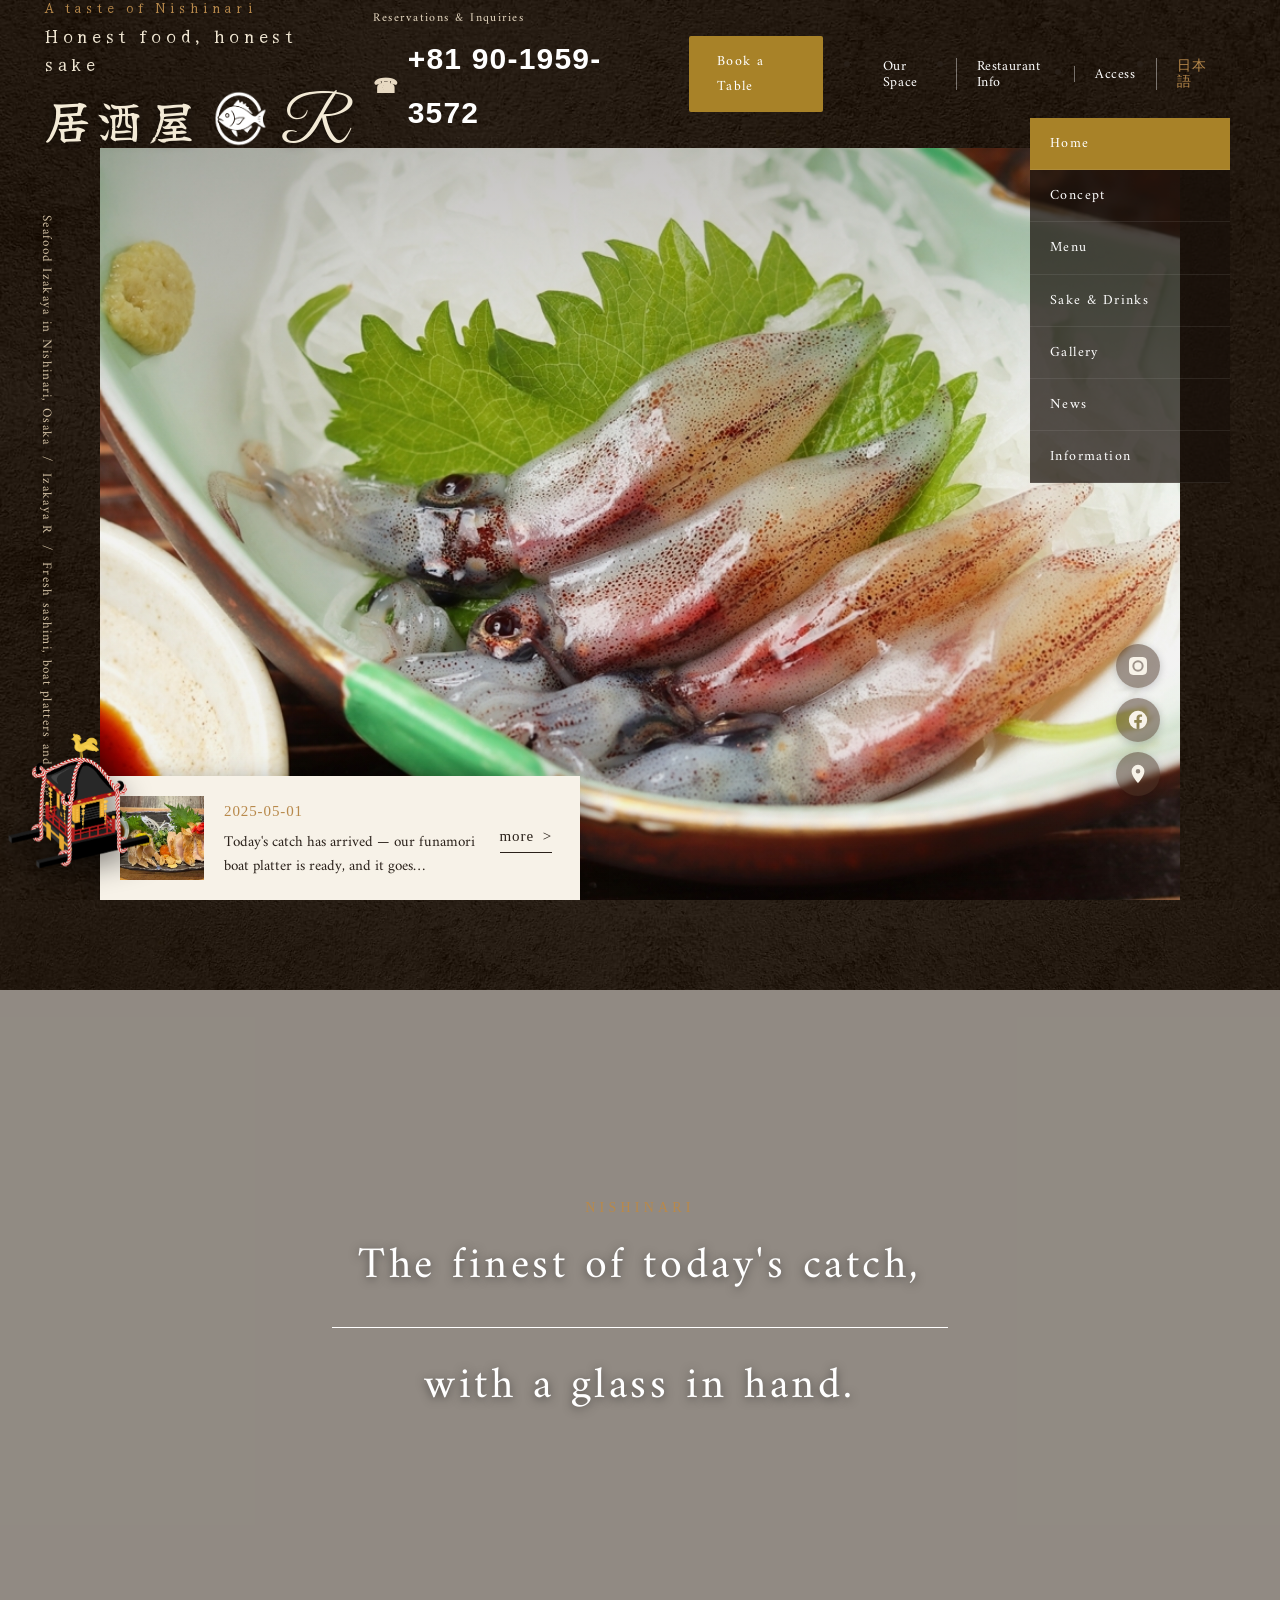
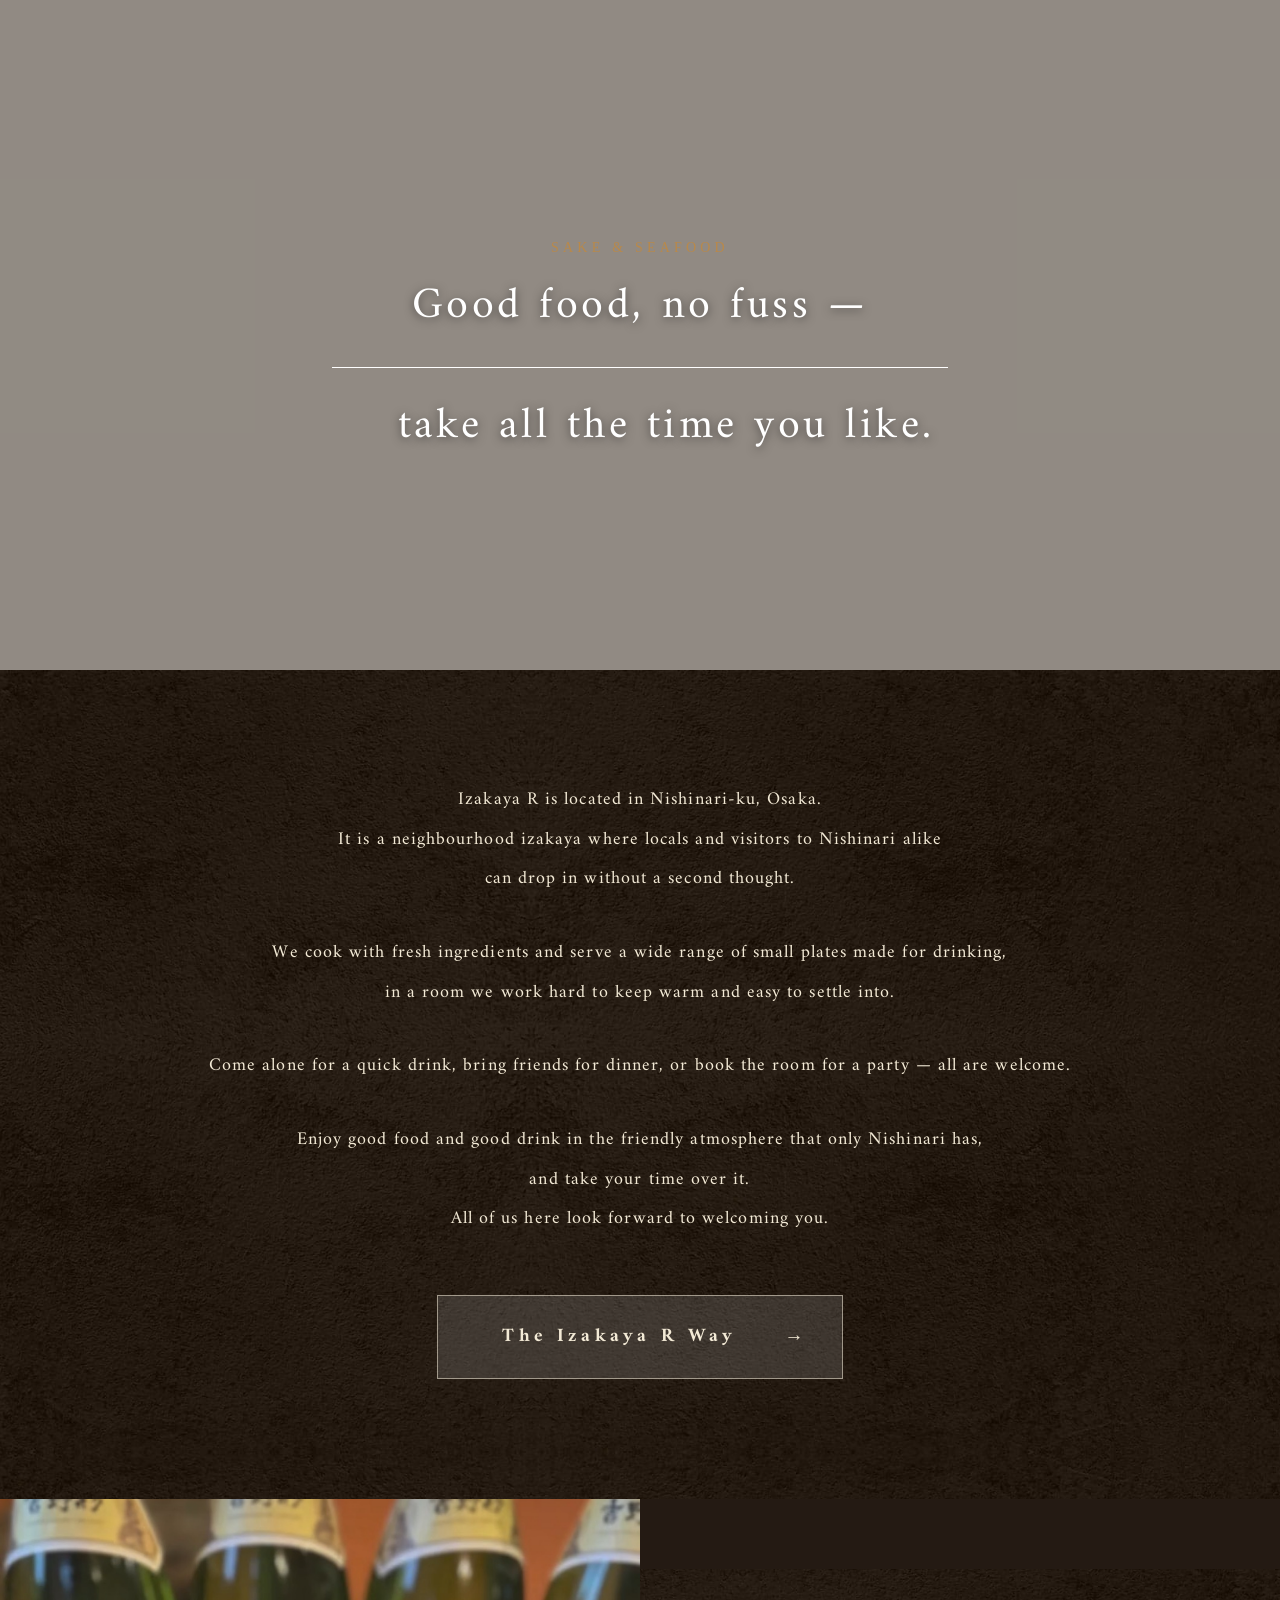
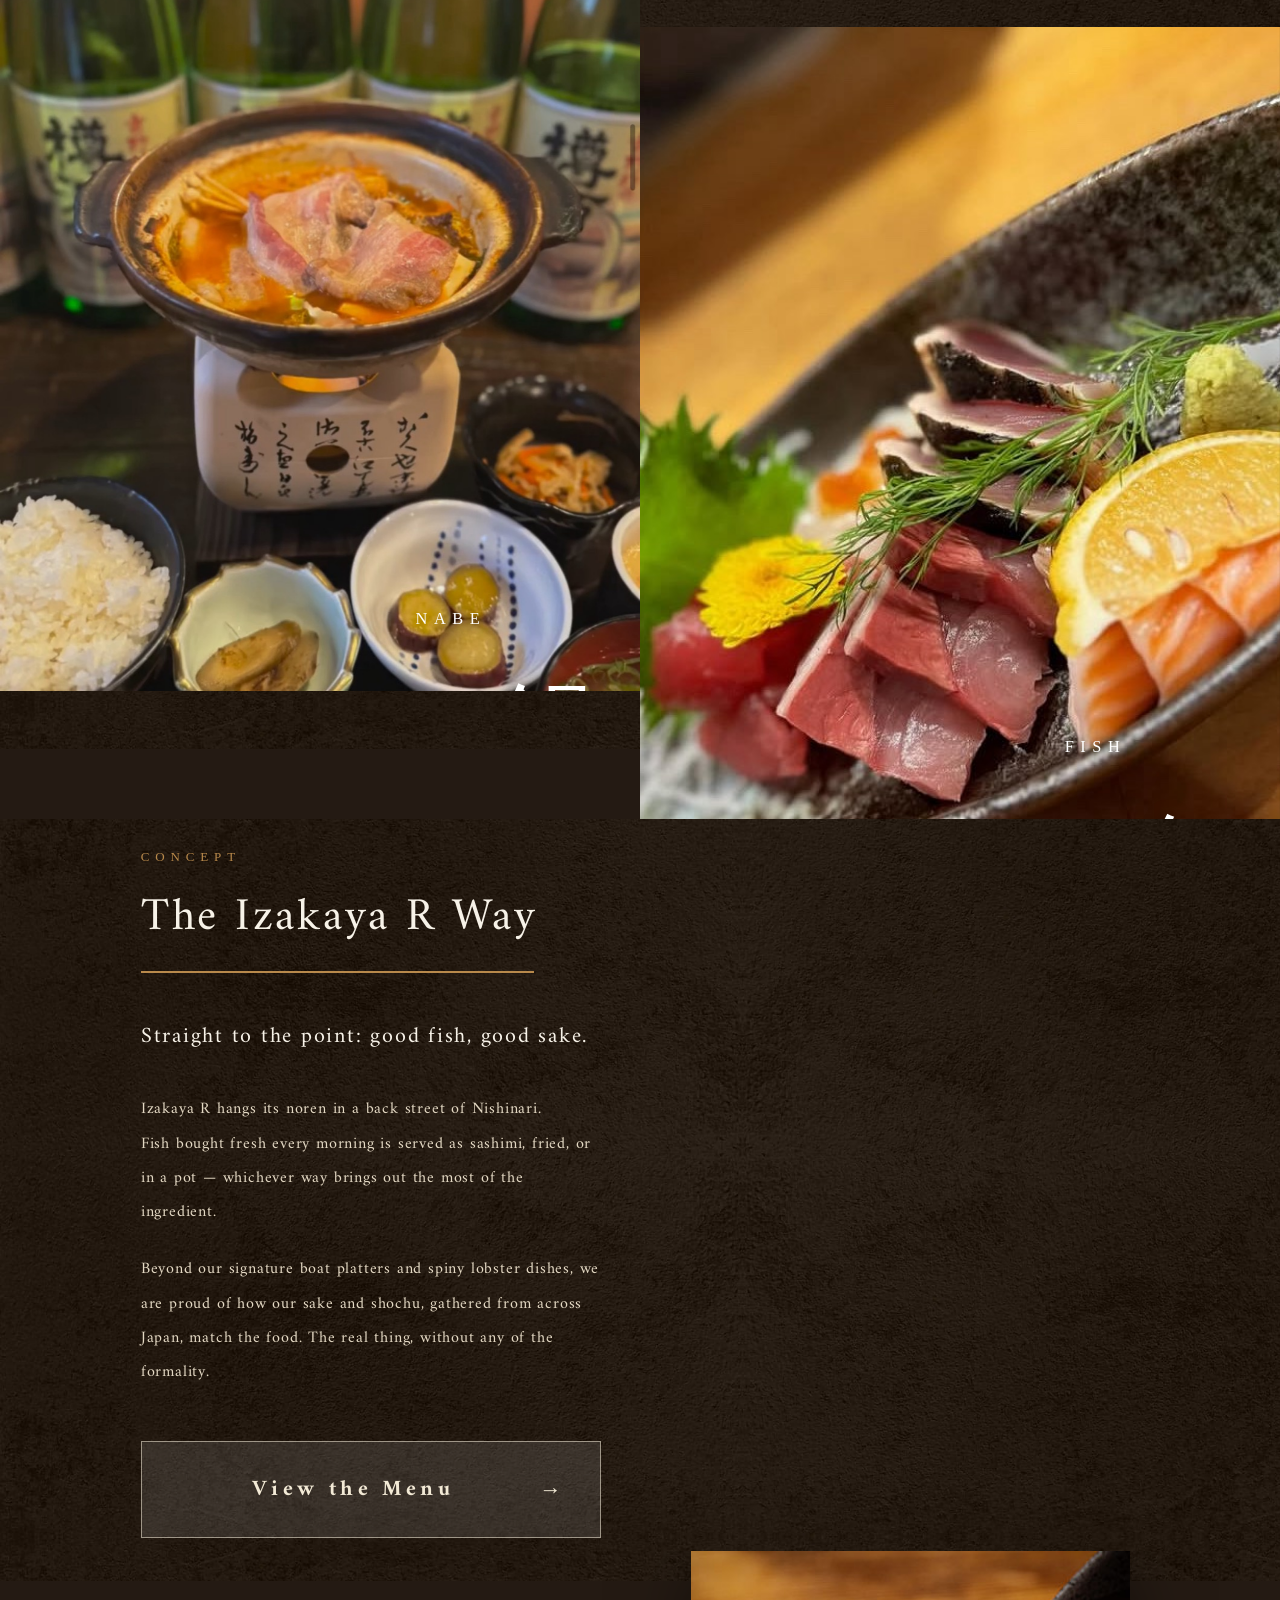
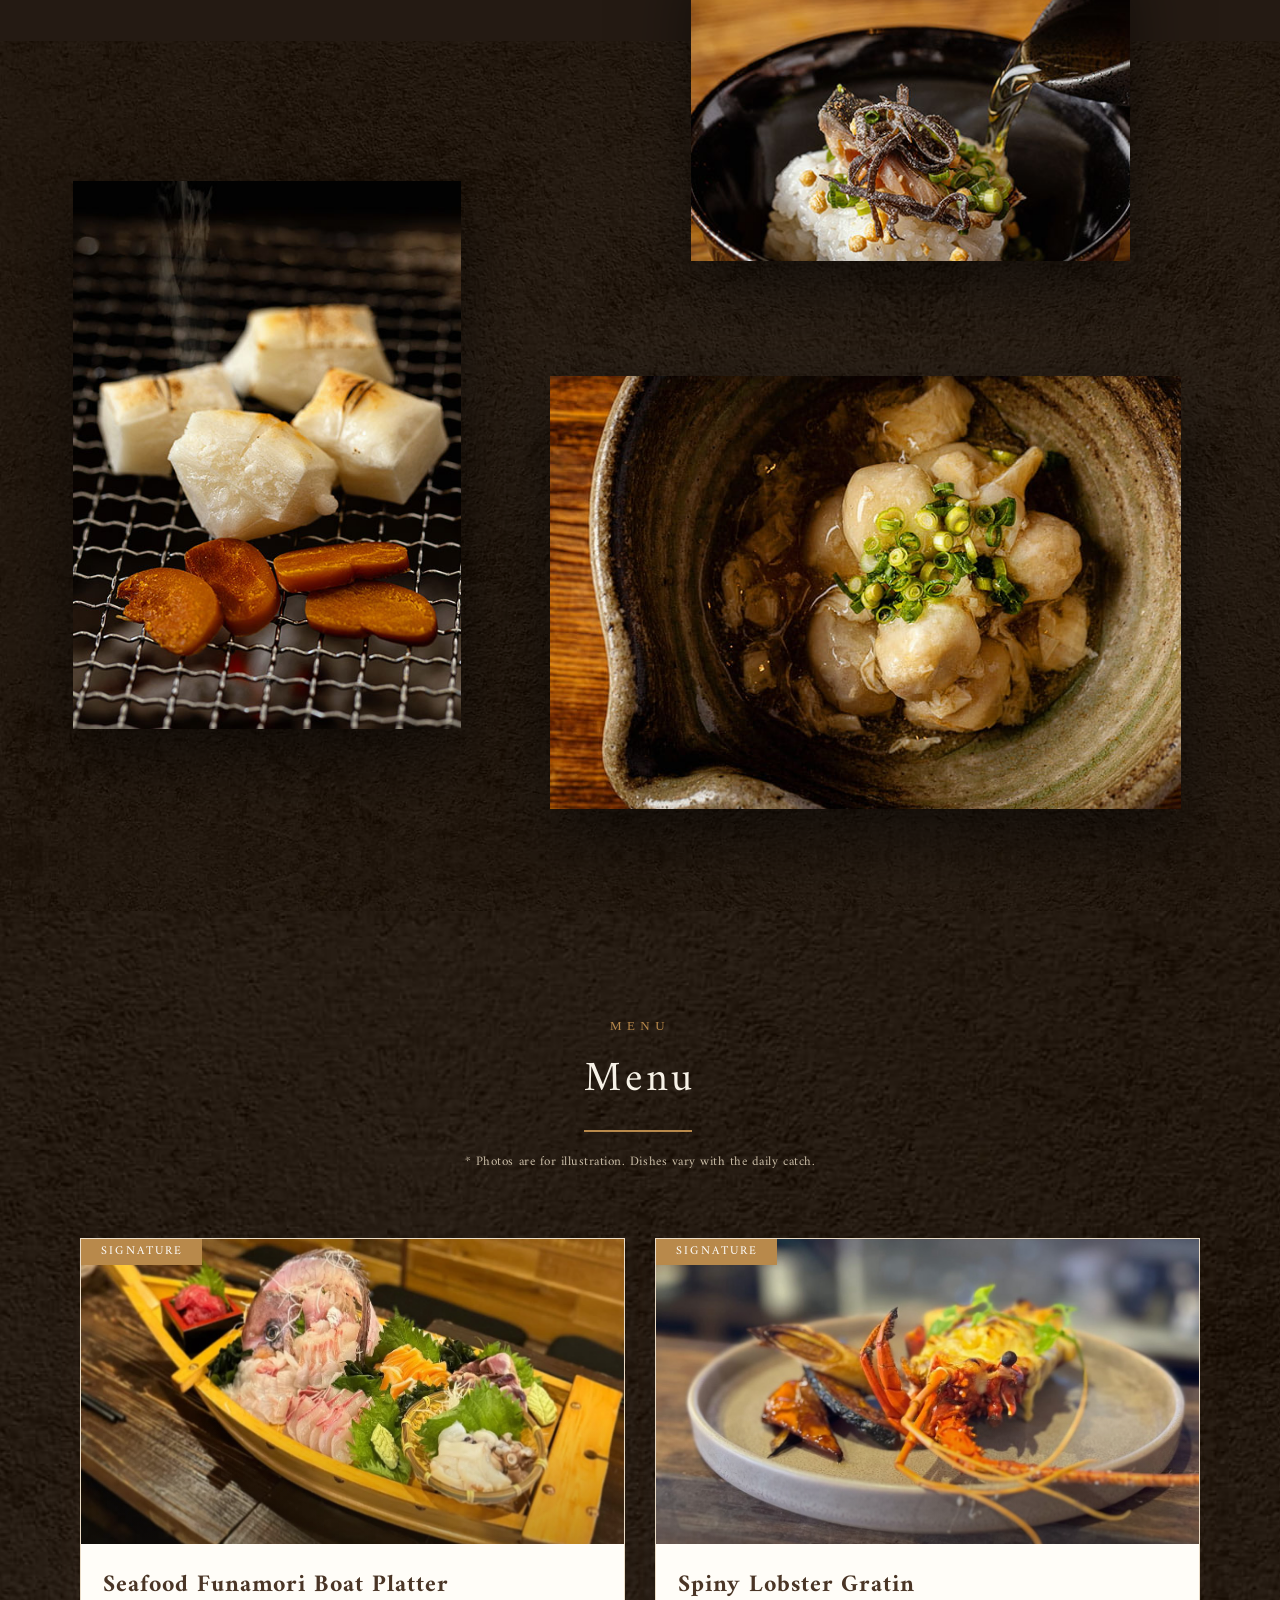
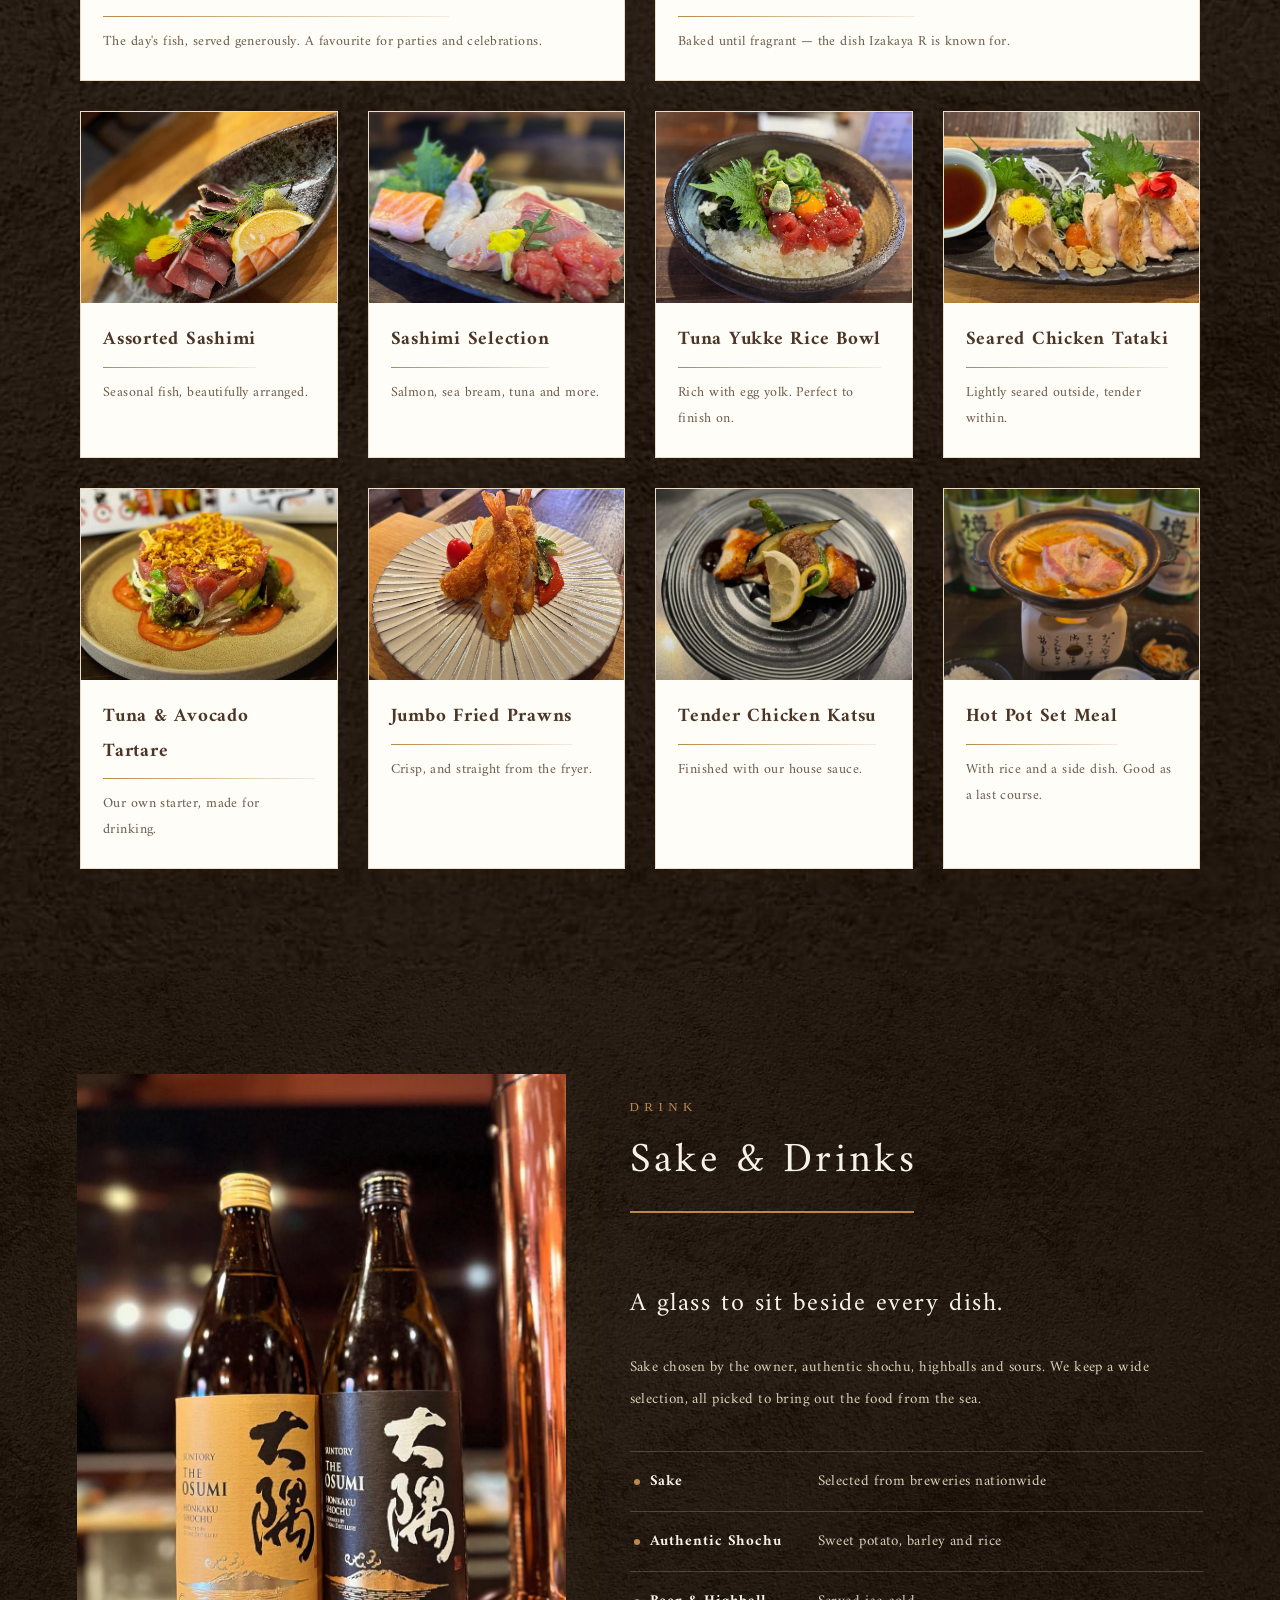
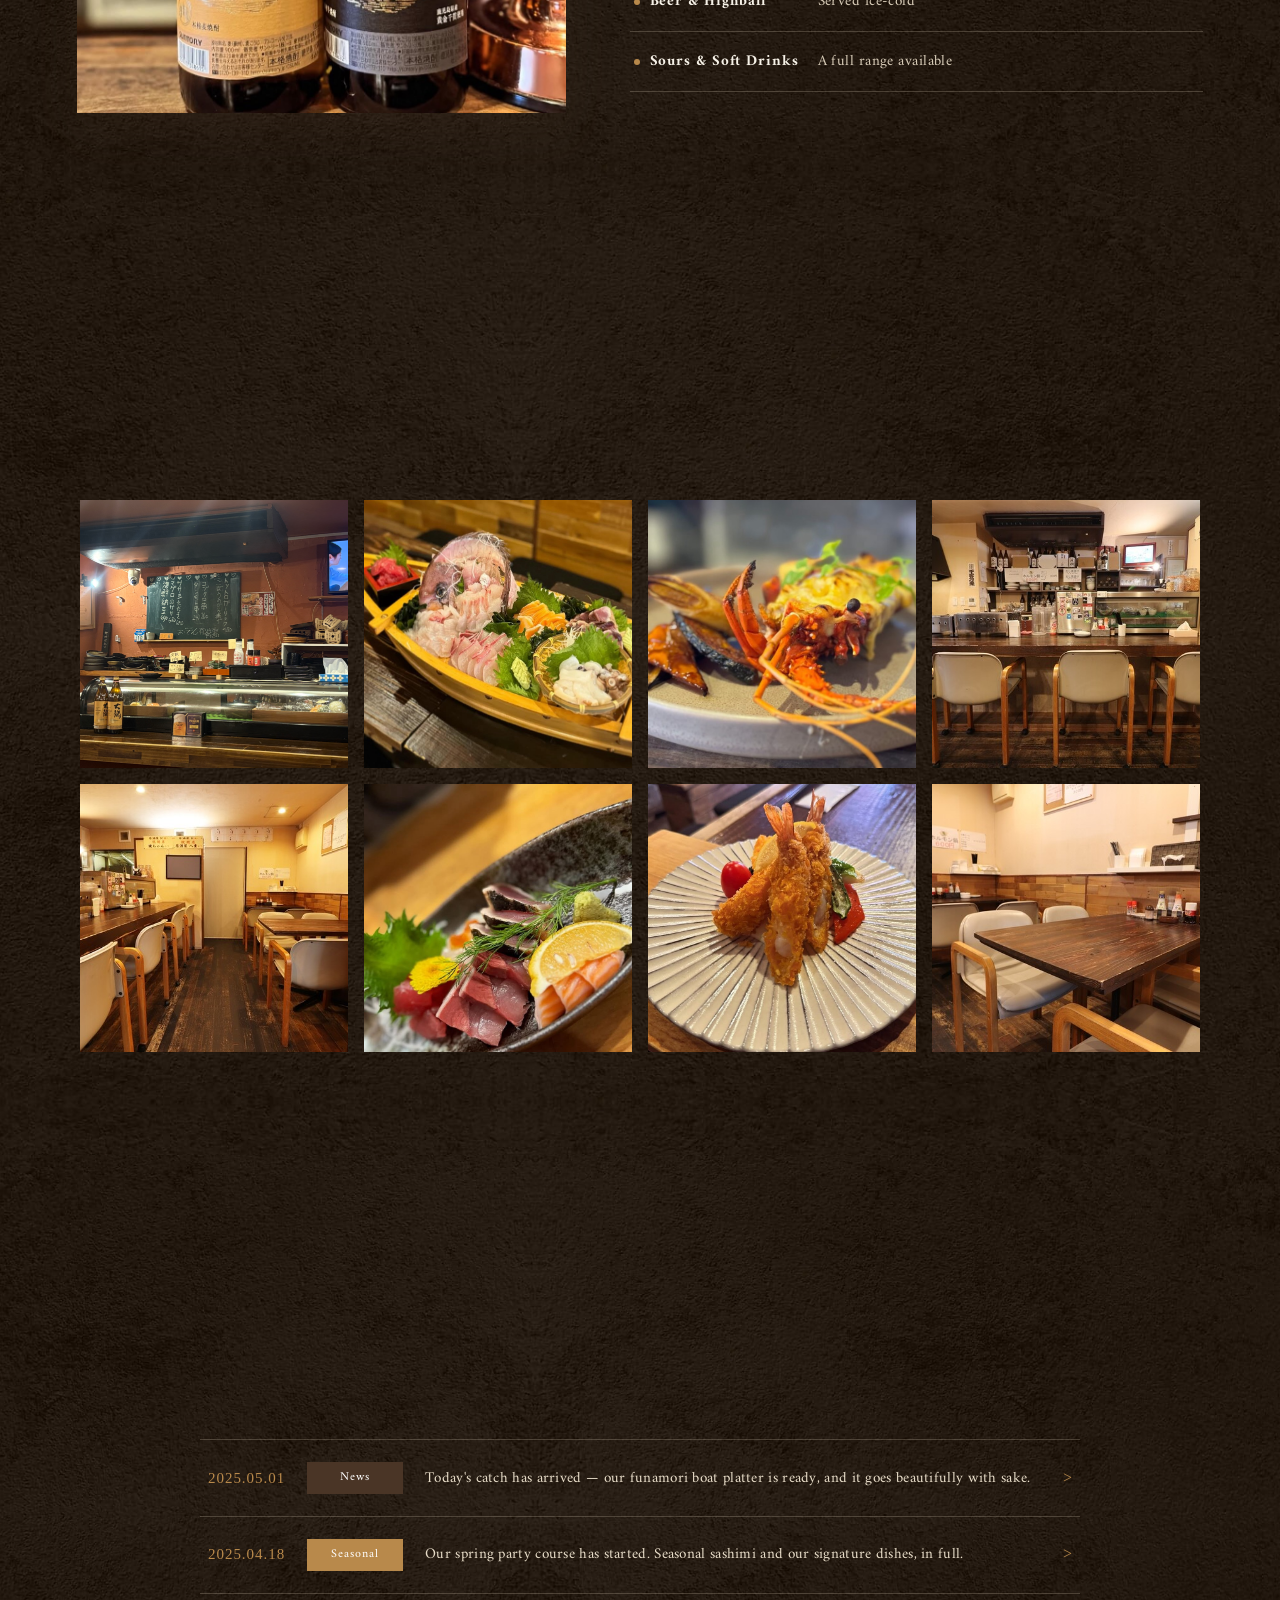
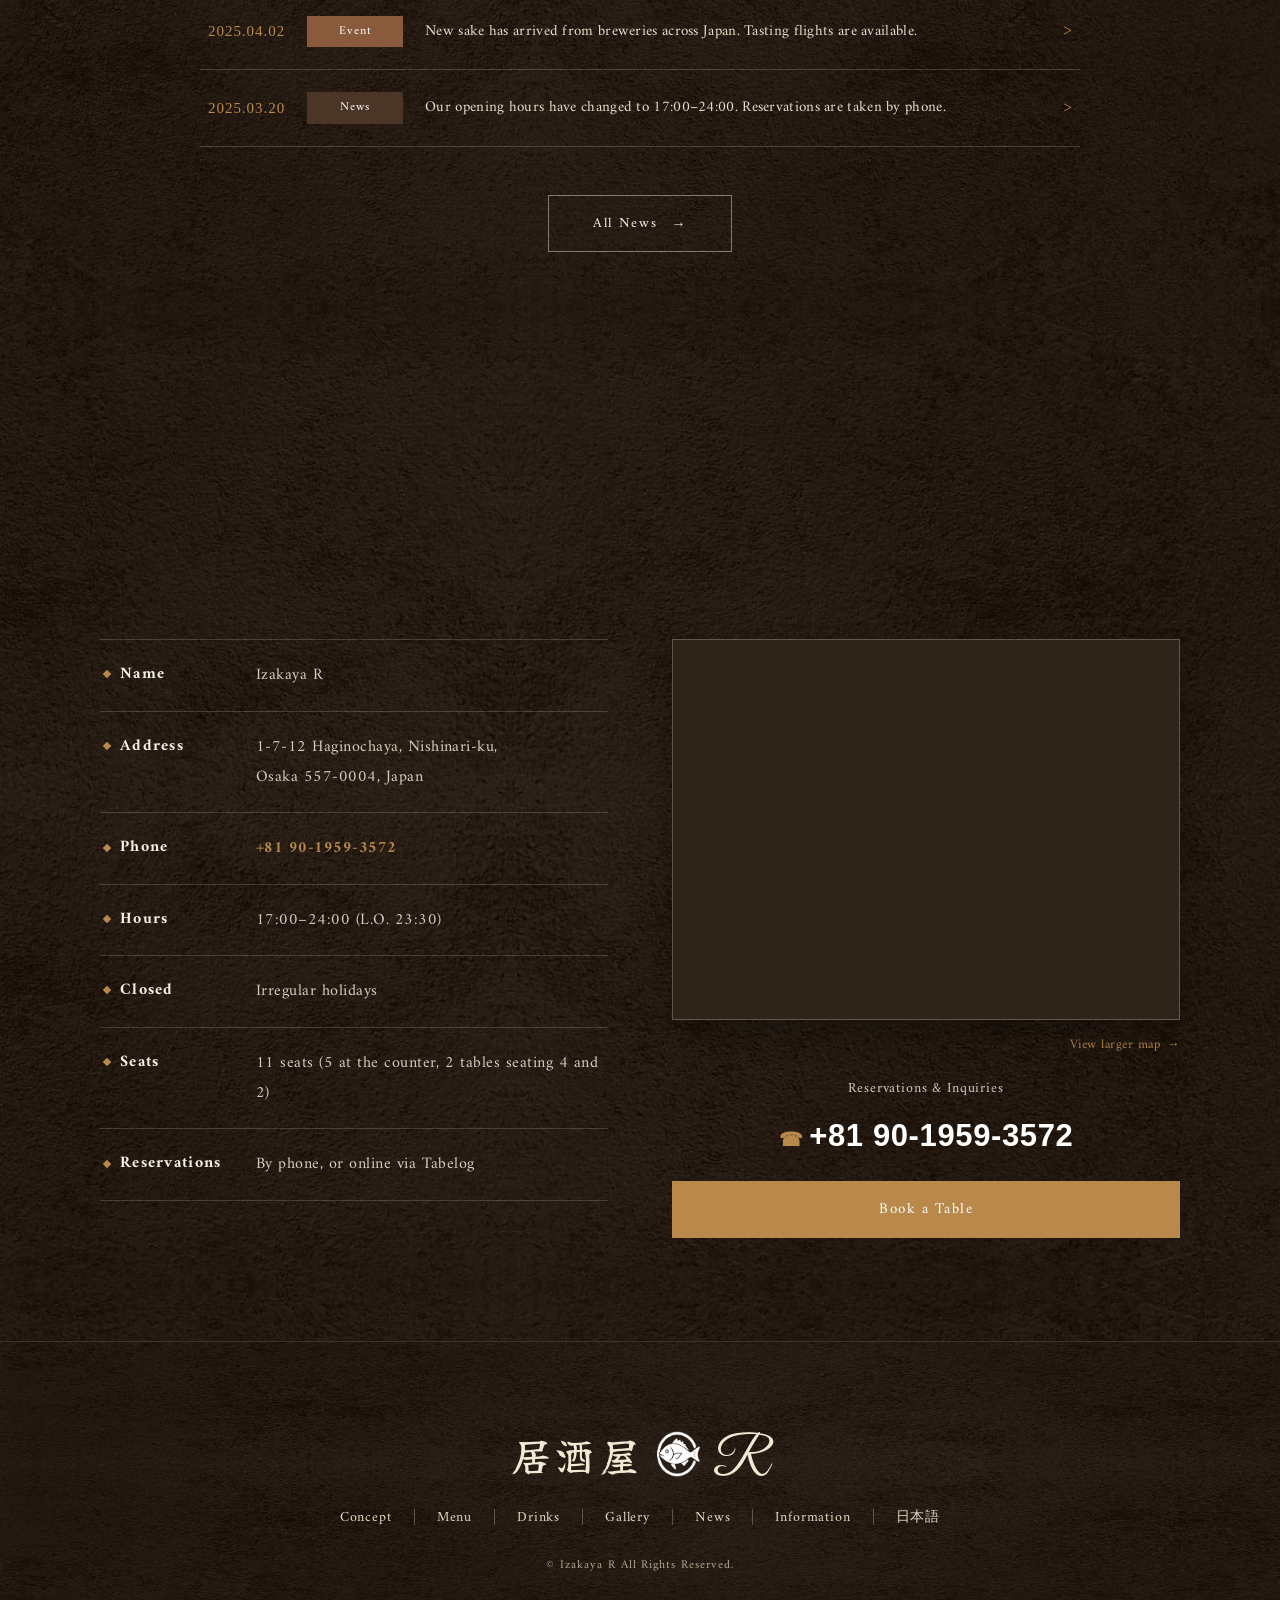
==== index-en.html @ dfad1e90 "ページトップボタンを追加し、3つの約束を写真＋縦書きの構成に変更 - ロゴ札の地色をほんの少し透過（不透明度90%） - ヒーロー見出し「家呑みの支度」の字間を .14em → .04em に - ペ" ====
<!DOCTYPE html>
<html lang="en">

<head>
    <meta charset="UTF-8">
    <title>Izakaya R | Seafood &amp; Sake Izakaya in Nishinari, Osaka</title>

    <meta name="description" content="Izakaya R, a seafood izakaya in Nishinari, Osaka. Fresh sashimi and funamori boat platters, signature dishes, and carefully selected sake and shochu. Reservations and group bookings welcome.">
    <meta name="viewport" content="width=device-width, initial-scale=1">
    <meta name="apple-mobile-web-app-capable" content="yes">
    <meta name="format-detection" content="telephone=no">

    <!-- 日本語版との相互リンク（検索エンジンに言語違いの同一ページだと伝える） -->
    <link rel="alternate" hreflang="ja" href="index.html">
    <link rel="alternate" hreflang="en" href="index-en.html">

    <!-- OGP -->
    <meta property="og:type" content="website">
    <meta property="og:locale" content="en_US">
    <meta property="og:title" content="Izakaya R | Seafood &amp; Sake Izakaya in Nishinari, Osaka">
    <meta property="og:site_name" content="Izakaya R">
    <meta property="og:description" content="A seafood izakaya in Nishinari, Osaka. Fresh sashimi, funamori boat platters and carefully selected sake.">
    <meta property="og:image" content="assets/image/S__2793479.jpg">

    <!-- Favicon -->
    <link rel="icon" href="assets/image/izakaya-r-logo-transparent.png">
    <link rel="apple-touch-icon" href="assets/image/izakaya-r-logo-transparent.png">

    <!-- Fonts -->
    <link rel="preconnect" href="https://fonts.googleapis.com">
    <link rel="preconnect" href="https://fonts.gstatic.com" crossorigin>
    <link rel="stylesheet" href="https://fonts.googleapis.com/css2?family=Amiri:wght@400;700&family=Great+Vibes&family=Noto+Serif+JP:wght@400;500;700&family=Yuji+Mai&family=Yuji+Syuku&display=swap">

    <!-- Styles -->
    <link rel="stylesheet" href="assets/css/reset.css">
    <link rel="stylesheet" href="assets/css/style.css">

    <!-- Scripts -->
    <script src="assets/js/app.js" defer></script>
</head>

<body id="index" class="lang-en">

    <!-- ===== First View (Header + Hero) ===== -->
    <div class="fv" id="top">

        <header class="fv-header">
            <div class="fv-brand">
                <p class="fv-catch"><span>A taste of Nishinari</span>Honest food, honest sake</p>
                <p class="fv-logo">
                    <a href="#top" aria-label="Izakaya R">
                        <span class="logo-text">居酒屋</span>
                        <img src="assets/image/logo-fish.png" alt="" class="logo-fish">
                        <span class="logo-text logo-r">R</span>
                    </a>
                </p>
            </div>

            <div class="fv-contact">
                <p class="fv-contact__label">Reservations &amp; Inquiries</p>
                <p class="fv-contact__tel"><a href="tel:+819019593572">+81 90-1959-3572</a></p>
            </div>

            <p class="fv-reserve">
                <a href="https://tabelog.com/osaka/A2701/A270206/27116984/" target="_blank" rel="noopener noreferrer">Book a Table</a>
            </p>

            <ul class="fv-subnav">
                <li><a href="#gallery">Our Space</a></li>
                <li><a href="#info">Restaurant Info</a></li>
                <li><a href="#info">Access</a></li>
                <li class="lang-switch"><a href="index.html" hreflang="ja" lang="ja">日本語</a></li>
            </ul>

            <button class="fv-toggle" id="navToggle" aria-label="Menu" aria-expanded="false">
                <span></span><span></span><span></span>
            </button>
        </header>

        <!-- メインナビ（英語版は横組み） -->
        <nav class="fv-nav" id="gnav">
            <ul>
                <li><a href="#top" class="is-active">Home</a></li>
                <li><a href="#concept">Concept</a></li>
                <li><a href="#menu">Menu</a></li>
                <li><a href="#drink">Sake &amp; Drinks</a></li>
                <li><a href="#gallery">Gallery</a></li>
                <li><a href="#news">News</a></li>
                <li><a href="#info">Information</a></li>
            </ul>
        </nav>

        <!-- 左端の縦書きキャッチ -->
        <p class="fv-side">Seafood Izakaya in Nishinari, Osaka &nbsp;/&nbsp; Izakaya R &nbsp;/&nbsp; Fresh sashimi, boat platters and fine sake</p>

        <!-- 左下 お知らせ -->
        <div class="fv-news">
            <a href="#news" class="fv-news__card">
                <span class="fv-news__thumb"><img src="assets/image/S__2793481.jpg" alt=""></span>
                <span class="fv-news__body">
                    <span class="fv-news__date">2025-05-01</span>
                    <span class="fv-news__title">Today's catch has arrived — our funamori boat platter is ready, and it goes beautifully with sake.</span>
                </span>
                <span class="fv-news__more">more <span>&gt;</span></span>
            </a>
        </div>

        <!-- 背景ヒーロー画像（スライドショー） -->
        <div class="fv-img" id="fvSlider">
            <img src="assets/image/hero-course.jpg" alt="Draft beer with hotpot, oden and sashimi course" class="is-active">
            <img src="assets/image/hero-ika.jpg" alt="Firefly squid sashimi">
            <img src="assets/image/danjiri.jpg" alt="Danjiri festival float in Haginochaya, Nishinari">
        </div>

        <!-- Mikoshi parading over the hero image -->
        <div class="mikoshi" aria-hidden="true">
            <div class="mikoshi__track">
                <img src="assets/image/omatsuri_omikoshi_illust_3447.png" alt="" class="mikoshi__img">
            </div>
        </div>
    </div>

    <main>

        <!-- ヒーローと画像の間の余白 -->
        <div class="hero-gap" aria-hidden="true"></div>

        <!-- ===== 背景固定バンド 01（ヒーロー直下） ===== -->
        <section class="parallax parallax--01 reveal">
            <div class="parallax__inner">
                <p class="en">NISHINARI</p>
                <p class="lead">The finest of today's catch,</p>
                <span class="reveal-line reveal-line--mid" aria-hidden="true"></span>
                <p class="lead">with a glass in hand.</p>
            </div>
        </section>

        <!-- ===== 背景固定バンド 02 ===== -->
        <section class="parallax parallax--02 reveal">
            <div class="parallax__inner">
                <p class="en">SAKE &amp; SEAFOOD</p>
                <p class="lead">Good food, no fuss —</p>
                <span class="reveal-line reveal-line--mid" aria-hidden="true"></span>
                <p class="lead">take all the time you like.</p>
            </div>
        </section>

        <!-- ===== Intro（紹介文） ===== -->
        <section class="intro reveal">
            <div class="intro-inner">
                <p class="intro-txt">
                    Izakaya R is located in Nishinari-ku, Osaka.<br>
                    It is a neighbourhood izakaya where locals and visitors to Nishinari alike<br>
                    can drop in without a second thought.
                </p>
                <p class="intro-txt">
                    We cook with fresh ingredients and serve a wide range of small plates made for drinking,<br>
                    in a room we work hard to keep warm and easy to settle into.
                </p>
                <p class="intro-txt">
                    Come alone for a quick drink, bring friends for dinner, or book the room for a party — all are welcome.
                </p>
                <p class="intro-txt">
                    Enjoy good food and good drink in the friendly atmosphere that only Nishinari has,<br>
                    and take your time over it.<br>
                    All of us here look forward to welcoming you.
                </p>
                <p class="intro-btn"><a href="#concept">The Izakaya R Way<span>&rarr;</span></a></p>
            </div>
        </section>

        <!-- ===== Split Hero（鍋 / 魚）===== -->
        <section class="split-hero reveal" aria-label="Hot pot and fish">
            <div class="split-hero__half split-hero__half--left">
                <div class="split-hero__img">
                    <img src="assets/image/S__2793480.jpg" alt="Warming individual hot pot">
                </div>
                <p class="split-hero__text">鍋<span>NABE</span></p>
            </div>
            <div class="split-hero__half split-hero__half--right">
                <div class="split-hero__img">
                    <img src="assets/image/S__2793484.jpg" alt="Fresh fish sashimi">
                </div>
                <p class="split-hero__text">魚<span>FISH</span></p>
            </div>
        </section>

        <!-- ===== Concept ===== -->
        <section id="concept" class="concept section">
            <div class="section-head">
                <p class="en">CONCEPT</p>
                <h2>The Izakaya R Way</h2>
            </div>
            <div class="concept-body">
                <div class="concept-txt">
                    <p class="lead">Straight to the point: good fish, good sake.</p>
                    <p>
                        Izakaya R hangs its noren in a back street of Nishinari.<br>
                        Fish bought fresh every morning is served as sashimi, fried, or in a pot —
                        whichever way brings out the most of the ingredient.
                    </p>
                    <p>
                        Beyond our signature boat platters and spiny lobster dishes,
                        we are proud of how our sake and shochu, gathered from across Japan, match the food.
                        The real thing, without any of the formality.
                    </p>
                    <p class="concept-btn"><a href="#menu">View the Menu<span>&rarr;</span></a></p>
                </div>
            </div>
        </section>

        <!-- ===== 逸品ギャラリー（①右上 → ②左 → ③右下 の順にふわっと浮き出る） ===== -->
        <section class="dish-gallery reveal">
            <div class="dish-gallery__grid">
                <figure class="dish-gallery__item dish-gallery__item--tr">
                    <img src="assets/image/reco_img3.jpg" alt="Mackerel chazuke" loading="lazy">
                </figure>
                <figure class="dish-gallery__item dish-gallery__item--left">
                    <img src="assets/image/reco_img4.jpg" alt="Grilled mochi with karasumi" loading="lazy">
                </figure>
                <figure class="dish-gallery__item dish-gallery__item--br">
                    <img src="assets/image/reco_img5.jpg" alt="Simmered taro" loading="lazy">
                </figure>
            </div>
        </section>

        <!-- ===== Menu ===== -->
        <section id="menu" class="menu section section-bg reveal">
            <div class="section-head">
                <p class="en">MENU</p>
                <h2>Menu</h2>
                <p class="section-note">* Photos are for illustration. Dishes vary with the daily catch.</p>
            </div>

            <div class="menu-grid">
                <figure class="menu-card feature">
                    <div class="menu-thumb"><img src="assets/image/S__2793479.jpg" alt="Seafood boat platter"></div>
                    <figcaption>
                        <h3>Seafood Funamori Boat Platter</h3>
                        <p>The day's fish, served generously. A favourite for parties and celebrations.</p>
                    </figcaption>
                </figure>
                <figure class="menu-card feature">
                    <div class="menu-thumb"><img src="assets/image/S__2793483.jpg" alt="Spiny lobster gratin"></div>
                    <figcaption>
                        <h3>Spiny Lobster Gratin</h3>
                        <p>Baked until fragrant — the dish Izakaya R is known for.</p>
                    </figcaption>
                </figure>

                <figure class="menu-card">
                    <div class="menu-thumb"><img src="assets/image/S__2793484.jpg" alt="Assorted sashimi"></div>
                    <figcaption>
                        <h3>Assorted Sashimi</h3>
                        <p>Seasonal fish, beautifully arranged.</p>
                    </figcaption>
                </figure>
                <figure class="menu-card">
                    <div class="menu-thumb"><img src="assets/image/S__2793487.jpg" alt="Sashimi selection"></div>
                    <figcaption>
                        <h3>Sashimi Selection</h3>
                        <p>Salmon, sea bream, tuna and more.</p>
                    </figcaption>
                </figure>
                <figure class="menu-card">
                    <div class="menu-thumb"><img src="assets/image/S__2793490.jpg" alt="Tuna yukke rice bowl"></div>
                    <figcaption>
                        <h3>Tuna Yukke Rice Bowl</h3>
                        <p>Rich with egg yolk. Perfect to finish on.</p>
                    </figcaption>
                </figure>
                <figure class="menu-card">
                    <div class="menu-thumb"><img src="assets/image/S__2793481.jpg" alt="Seared chicken tataki"></div>
                    <figcaption>
                        <h3>Seared Chicken Tataki</h3>
                        <p>Lightly seared outside, tender within.</p>
                    </figcaption>
                </figure>
                <figure class="menu-card">
                    <div class="menu-thumb"><img src="assets/image/S__2793482.jpg" alt="Tuna and avocado tartare"></div>
                    <figcaption>
                        <h3>Tuna &amp; Avocado Tartare</h3>
                        <p>Our own starter, made for drinking.</p>
                    </figcaption>
                </figure>
                <figure class="menu-card">
                    <div class="menu-thumb"><img src="assets/image/S__2793485.jpg" alt="Jumbo fried prawns"></div>
                    <figcaption>
                        <h3>Jumbo Fried Prawns</h3>
                        <p>Crisp, and straight from the fryer.</p>
                    </figcaption>
                </figure>
                <figure class="menu-card">
                    <div class="menu-thumb"><img src="assets/image/S__2793478.jpg" alt="Chicken katsu"></div>
                    <figcaption>
                        <h3>Tender Chicken Katsu</h3>
                        <p>Finished with our house sauce.</p>
                    </figcaption>
                </figure>
                <figure class="menu-card">
                    <div class="menu-thumb"><img src="assets/image/S__2793480.jpg" alt="Hot pot set meal"></div>
                    <figcaption>
                        <h3>Hot Pot Set Meal</h3>
                        <p>With rice and a side dish. Good as a last course.</p>
                    </figcaption>
                </figure>
            </div>
        </section>

        <!-- ===== Drink ===== -->
        <section id="drink" class="drink section reveal">
          <div class="drink-inner">
            <div class="drink-img">
                <img src="assets/image/S__2793486.jpg" alt="Authentic shochu">
            </div>
            <div class="drink-body">
                <div class="section-head left">
                    <p class="en">DRINK</p>
                    <h2>Sake &amp; Drinks</h2>
                </div>
                <p class="lead">A glass to sit beside every dish.</p>
                <p>
                    Sake chosen by the owner, authentic shochu, highballs and sours.
                    We keep a wide selection, all picked to bring out the food from the sea.
                </p>
                <ul class="drink-list">
                    <li><span>Sake</span>Selected from breweries nationwide</li>
                    <li><span>Authentic Shochu</span>Sweet potato, barley and rice</li>
                    <li><span>Beer &amp; Highball</span>Served ice-cold</li>
                    <li><span>Sours &amp; Soft Drinks</span>A full range available</li>
                </ul>
            </div>
          </div>
        </section>

        <!-- ===== Gallery ===== -->
        <section id="gallery" class="gallery section section-bg reveal">
            <div class="section-head">
                <p class="en">GALLERY</p>
                <h2>Our Space &amp; Dishes</h2>
            </div>
            <div class="gallery-grid">
                <div class="g-item"><img src="assets/image/12B42235-FE5C-4FDA-B285-809FDA777590.jpg" alt="Counter seating with the daily blackboard menu"></div>
                <div class="g-item"><img src="assets/image/S__2793479.jpg" alt="Boat platter"></div>
                <div class="g-item"><img src="assets/image/S__2793483.jpg" alt="Spiny lobster gratin"></div>
                <div class="g-item"><img src="assets/image/640x640_rect_149215378.jpg" alt="Counter seating"></div>
                <div class="g-item"><img src="assets/image/640x640_rect_149215514.jpg" alt="Table seating"></div>
                <div class="g-item"><img src="assets/image/S__2793484.jpg" alt="Assorted sashimi"></div>
                <div class="g-item"><img src="assets/image/S__2793485.jpg" alt="Fried prawns"></div>
                <div class="g-item"><img src="assets/image/640x640_rect_149215510.jpg" alt="Table seating"></div>
            </div>
        </section>

        <!-- ===== News ===== -->
        <section id="news" class="news section reveal">
            <div class="section-head">
                <p class="en">NEWS</p>
                <h2>News</h2>
            </div>
            <div class="news-body">
                <ul class="news-list">
                    <li class="news-item">
                        <a href="#news">
                            <span class="news-date"><em>2025.05.01</em></span>
                            <span class="news-cat">News</span>
                            <span class="news-title">Today's catch has arrived — our funamori boat platter is ready, and it goes beautifully with sake.</span>
                            <span class="news-arrow" aria-hidden="true">&gt;</span>
                        </a>
                    </li>
                    <li class="news-item">
                        <a href="#news">
                            <span class="news-date"><em>2025.04.18</em></span>
                            <span class="news-cat news-cat--fair">Seasonal</span>
                            <span class="news-title">Our spring party course has started. Seasonal sashimi and our signature dishes, in full.</span>
                            <span class="news-arrow" aria-hidden="true">&gt;</span>
                        </a>
                    </li>
                    <li class="news-item">
                        <a href="#news">
                            <span class="news-date"><em>2025.04.02</em></span>
                            <span class="news-cat news-cat--event">Event</span>
                            <span class="news-title">New sake has arrived from breweries across Japan. Tasting flights are available.</span>
                            <span class="news-arrow" aria-hidden="true">&gt;</span>
                        </a>
                    </li>
                    <li class="news-item">
                        <a href="#news">
                            <span class="news-date"><em>2025.03.20</em></span>
                            <span class="news-cat">News</span>
                            <span class="news-title">Our opening hours have changed to 17:00–24:00. Reservations are taken by phone.</span>
                            <span class="news-arrow" aria-hidden="true">&gt;</span>
                        </a>
                    </li>
                </ul>
                <p class="news-more"><a href="#news">All News<span>&rarr;</span></a></p>
            </div>
        </section>

        <!-- ===== Info ===== -->
        <section id="info" class="info section reveal">
            <div class="section-head">
                <p class="en">INFORMATION</p>
                <h2>Information</h2>
            </div>
            <div class="info-body">
                <div class="info-table">
                    <dl>
                        <dt>Name</dt>
                        <dd>Izakaya R</dd>
                    </dl>
                    <dl>
                        <dt>Address</dt>
                        <dd>1-7-12 Haginochaya, Nishinari-ku,<br>Osaka 557-0004, Japan</dd>
                    </dl>
                    <dl>
                        <dt>Phone</dt>
                        <dd><a href="tel:+819019593572">+81 90-1959-3572</a></dd>
                    </dl>
                    <dl>
                        <dt>Hours</dt>
                        <dd>17:00–24:00 (L.O. 23:30)</dd>
                    </dl>
                    <dl>
                        <dt>Closed</dt>
                        <dd>Irregular holidays</dd>
                    </dl>
                    <dl>
                        <dt>Seats</dt>
                        <dd>11 seats (5 at the counter, 2 tables seating 4 and 2)</dd>
                    </dl>
                    <dl>
                        <dt>Reservations</dt>
                        <dd>By phone, or online via Tabelog</dd>
                    </dl>
                </div>
                <div class="info-side">
                    <div class="info-map">
                        <iframe
                            src="https://www.google.com/maps?q=%E5%A4%A7%E9%98%AA%E5%BA%9C%E5%A4%A7%E9%98%AA%E5%B8%82%E8%A5%BF%E6%88%90%E5%8C%BA%E8%90%A9%E4%B9%8B%E8%8C%B6%E5%B1%8B1-7-12&amp;z=17&amp;hl=en&amp;output=embed"
                            title="Map to Izakaya R" loading="lazy" referrerpolicy="no-referrer-when-downgrade"
                            allowfullscreen></iframe>
                    </div>
                    <p class="info-map-link">
                        <a href="https://www.google.com/maps/search/?api=1&amp;query=%E5%A4%A7%E9%98%AA%E5%BA%9C%E5%A4%A7%E9%98%AA%E5%B8%82%E8%A5%BF%E6%88%90%E5%8C%BA%E8%90%A9%E4%B9%8B%E8%8C%B6%E5%B1%8B1-7-12"
                           target="_blank" rel="noopener noreferrer">View larger map<span>&rarr;</span></a>
                    </p>
                    <p class="info-cta">Reservations &amp; Inquiries</p>
                    <p class="info-tel"><a href="tel:+819019593572">+81 90-1959-3572</a></p>
                    <p class="info-btn"><a href="https://tabelog.com/osaka/A2701/A270206/27116984/" target="_blank" rel="noopener noreferrer">Book a Table</a></p>
                </div>
            </div>
        </section>

    </main>

    <!-- ===== 右端 縦並びSNS ===== -->
    <ul class="side-sns" aria-label="Social media and map">
        <li>
            <a href="#" target="_blank" rel="noopener noreferrer" aria-label="Instagram">
                <svg viewBox="0 0 24 24" width="22" height="22" fill="currentColor" aria-hidden="true">
                    <path d="M12 2.16c3.2 0 3.58.01 4.85.07 1.17.05 1.8.25 2.23.41.56.22.96.48 1.38.9.42.42.68.82.9 1.38.16.42.36 1.06.41 2.23.06 1.27.07 1.65.07 4.85s-.01 3.58-.07 4.85c-.05 1.17-.25 1.8-.41 2.23-.22.56-.48.96-.9 1.38-.42.42-.82.68-1.38.9-.42.16-1.06.36-2.23.41-1.27.06-1.65.07-4.85.07s-3.58-.01-4.85-.07c-1.17-.05-1.8-.25-2.23-.41-.56-.22-.96-.48-1.38-.9-.42-.42-.68-.82-.9-1.38-.16-.42-.36-1.06-.41-2.23C2.17 15.58 2.16 15.2 2.16 12s.01-3.58.07-4.85c.05-1.17.25-1.8.41-2.23.22-.56.48-.96.9-1.38.42-.42.82-.68 1.38-.9.42-.16 1.06-.36 2.23-.41C8.42 2.17 8.8 2.16 12 2.16zm0 3.68A6.16 6.16 0 1 0 18.16 12 6.16 6.16 0 0 0 12 5.84zm0 10.16A4 4 0 1 1 16 12a4 4 0 0 1-4 4zm6.4-10.4a1.44 1.44 0 1 1-1.44-1.44 1.44 1.44 0 0 1 1.44 1.44z"/>
                </svg>
            </a>
        </li>
        <li>
            <a href="#" target="_blank" rel="noopener noreferrer" aria-label="Facebook">
                <svg viewBox="0 0 24 24" width="22" height="22" fill="currentColor" aria-hidden="true">
                    <path d="M22 12a10 10 0 1 0-11.56 9.88v-6.99H7.9V12h2.54V9.8c0-2.5 1.49-3.89 3.78-3.89 1.09 0 2.24.2 2.24.2v2.46h-1.26c-1.24 0-1.63.77-1.63 1.56V12h2.78l-.44 2.89h-2.34v6.99A10 10 0 0 0 22 12z"/>
                </svg>
            </a>
        </li>
        <li>
            <a href="#" target="_blank" rel="noopener noreferrer" aria-label="Map and access">
                <svg viewBox="0 0 24 24" width="22" height="22" fill="currentColor" aria-hidden="true">
                    <path d="M12 2a7 7 0 0 0-7 7c0 5.25 7 13 7 13s7-7.75 7-13a7 7 0 0 0-7-7zm0 9.5A2.5 2.5 0 1 1 14.5 9 2.5 2.5 0 0 1 12 11.5z"/>
                </svg>
            </a>
        </li>
    </ul>

    <!-- ===== Footer ===== -->
    <footer class="footer">
        <p class="footer-logo">
            <a href="#top" aria-label="Izakaya R">
                <span class="logo-text">居酒屋</span>
                <img src="assets/image/logo-fish.png" alt="" class="logo-fish">
                <span class="logo-text logo-r">R</span>
            </a>
        </p>
        <ul class="footer-nav">
            <li><a href="#concept">Concept</a></li>
            <li><a href="#menu">Menu</a></li>
            <li><a href="#drink">Drinks</a></li>
            <li><a href="#gallery">Gallery</a></li>
            <li><a href="#news">News</a></li>
            <li><a href="#info">Information</a></li>
            <li><a href="index.html" hreflang="ja" lang="ja">日本語</a></li>
        </ul>
        <p class="copyright">&copy; Izakaya R All Rights Reserved.</p>
    </footer>

    <!-- ===== 固定ハンバーガー（ヒーロー通過後に表示） ===== -->
    <button class="menu-fab" id="menuOpen" aria-label="Open menu" aria-expanded="false" aria-controls="drawer">
        <span class="menu-fab__lines"><span></span><span></span><span></span></span>
        <span class="menu-fab__label">MENU</span>
    </button>

    <!-- ===== フルスクリーン ドロワーメニュー ===== -->
    <div class="drawer" id="drawer" aria-hidden="true">
        <div class="drawer__media" aria-hidden="true">
            <img src="assets/image/S__2793479.jpg" alt="">
        </div>
        <div class="drawer__panel">
            <button class="drawer__close" id="menuClose" aria-label="Close menu">
                <span class="drawer__close-x"><span></span><span></span></span>
                <em>CLOSE</em>
            </button>

            <ul class="drawer__sub">
                <li><a href="#gallery">Our Space</a></li>
                <li><a href="#info">Restaurant Info</a></li>
                <li><a href="#info">Access</a></li>
                <li class="lang-switch"><a href="index.html" hreflang="ja" lang="ja">日本語</a></li>
            </ul>

            <nav class="drawer__nav" aria-label="Main menu">
                <ul>
                    <li><a href="#top">Home</a></li>
                    <li><a href="#concept">Concept</a></li>
                    <li><a href="#menu">Menu</a></li>
                    <li><a href="#drink">Sake &amp; Drinks</a></li>
                    <li><a href="#gallery">Gallery</a></li>
                    <li><a href="#news">News</a></li>
                    <li><a href="#info">Information</a></li>
                </ul>
            </nav>

            <div class="drawer__lang">
                <span class="drawer__lang-label">LANGUAGE</span>
                <span class="drawer__lang-btns">
                    <a href="index.html" hreflang="ja" lang="ja">日本語</a>
                    <span class="is-current" aria-current="page">English</span>
                </span>
            </div>

            <div class="drawer__foot">
                <p class="drawer__logo">
                    <a href="#top" aria-label="Izakaya R">
                        <span class="logo-text">居酒屋</span>
                        <img src="assets/image/logo-fish.png" alt="" class="logo-fish">
                        <span class="logo-text logo-r">R</span>
                    </a>
                </p>
                <div class="drawer__contact">
                    <p class="drawer__label">Reservations &amp; Inquiries</p>
                    <p class="drawer__tel"><a href="tel:+819019593572">+81 90-1959-3572</a></p>
                    <p class="drawer__btn"><a href="https://tabelog.com/osaka/A2701/A270206/27116984/" target="_blank" rel="noopener noreferrer">Book a Table</a></p>
                </div>
            </div>
        </div>
    </div>

    <!-- Scroll to top -->
    <a href="#top" id="pagetop" class="pagetop" aria-label="Back to top">
        <svg class="pagetop__arrow" viewBox="0 0 24 24" aria-hidden="true">
            <path d="M12 19V6" /><path d="M6 12l6-6 6 6" />
        </svg>
        <span class="pagetop__label">TOP</span>
    </a>

</body>

</html>
---- assets/css/style.css ----
@charset "utf-8";

/* =========================================================
   西成居酒屋Ｒ  style.css
   （※現状はヘッダー＋ヒーロー部分のみ）
   ========================================================= */

:root {
    --brown:   #4a3526;
    --gold:    #b8894b;
    --cream:   #f7f2e8;
    --ink:     #2a211a;
    --dark:    #241a13;   /* FVの地色 */
    --font: "Noto Serif JP", "Hiragino Mincho ProN", "Yu Mincho", "YuMincho", "MS PMincho", serif;
    --font-en: "Georgia", "Times New Roman", serif;
    /* 数字（価格・電話番号）専用。Georgia や Amiri は数字の高さが
       不揃いで読みにくいため、数字だけこの書体に揃える */
    --font-num: "Helvetica Neue", Arial, "Hiragino Kaku Gothic ProN",
                "Yu Gothic", "Meiryo", sans-serif;
}
/* 数字を等幅・同じ高さで並べるための共通指定 */
.fv-contact__tel a,
.drawer__tel a,
.info-tel a,
.item-card__buy.is-tel span {
    font-variant-numeric: lining-nums tabular-nums;
    font-feature-settings: "lnum" 1, "tnum" 1;
}

* { box-sizing: border-box; }

body {
    font-family: var(--font);
    color: var(--ink);
    background: var(--cream);
    line-height: 1.8;
    -webkit-font-smoothing: antialiased;
}
img { max-width: 100%; height: auto; display: block; }
a { color: inherit; text-decoration: none; transition: opacity .25s, background .25s, color .25s; }
a:hover { opacity: .8; }

/* スマホでだけ効かせる改行（PCでは1行のまま） */
.sp-br { display: none; }
@media (max-width: 767px) {
    .sp-br { display: inline; }
}

/* =========================================================
   カスタムカーソル（追従リング＋点）
   ・JSが html.has-cursor を付けたときだけ有効
   ・マウスを持つ端末のみ／JS無効時は標準の矢印のまま
   ========================================================= */
.cursor-ring,
.cursor-dot {
    position: fixed;
    top: 0; left: 0;
    border-radius: 50%;
    pointer-events: none;
    z-index: 9999;
    opacity: 0;
    transition: opacity .3s;
    will-change: transform;
}
/* 遅れて追従する細いリング */
.cursor-ring {
    width: 36px; height: 36px;
    margin: -18px 0 0 -18px;
    border: 1px solid rgba(184,137,75,.9);
    background: rgba(184,137,75,0);
    transition: opacity .3s, width .3s, height .3s, margin .3s,
                background .3s, border-color .3s;
}
/* マウス位置にぴったり付く小さな点 */
.cursor-dot {
    width: 6px; height: 6px;
    margin: -3px 0 0 -3px;
    background: var(--gold);
}
/* マウスが画面内に入ったら表示 */
.has-cursor .cursor-ring.is-visible,
.has-cursor .cursor-dot.is-visible { opacity: 1; }

/* リンク・ボタンの上ではリングが広がって光る */
.cursor-ring.is-hover {
    width: 64px; height: 64px;
    margin: -32px 0 0 -32px;
    border-color: rgba(212,175,105,1);
    background: rgba(184,137,75,.18);
}
/* クリック中は少し縮む */
.cursor-ring.is-down {
    width: 26px; height: 26px;
    margin: -13px 0 0 -13px;
}

/* 標準の矢印を隠す（カスタムカーソルが動いているときのみ） */
.has-cursor,
.has-cursor a,
.has-cursor button,
.has-cursor [role="button"],
.has-cursor label,
.has-cursor summary { cursor: none; }
/* 入力欄だけはキャレットが必要なので標準に戻す */
.has-cursor input,
.has-cursor textarea,
.has-cursor select { cursor: auto; }

/* 画面が狭いときはリングを小さめにして、要素を覆い隠さないようにする */
@media (max-width: 767px) {
    .cursor-ring {
        width: 28px; height: 28px;
        margin: -14px 0 0 -14px;
    }
    .cursor-ring.is-hover {
        width: 48px; height: 48px;
        margin: -24px 0 0 -24px;
    }
    .cursor-ring.is-down {
        width: 20px; height: 20px;
        margin: -10px 0 0 -10px;
    }
}

/* 動きを抑える設定では追従の遅れをなくす */
@media (prefers-reduced-motion: reduce) {
    .cursor-ring { transition: opacity .3s; }
}

/* =========================================================
   First View  ヘッダー＋ヒーロー
   ========================================================= */
.fv {
    position: relative;
    height: 100vh;
    min-height: 780px;
    background: var(--dark) url("../image/bg.jpg") center/cover no-repeat;
    overflow: hidden;
}

/* --- 背景ヒーロー画像（上部バーの下・左右100pxずつ空ける） --- */
.fv-img {
    position: absolute;
    top: 148px;
    left: 100px; right: 100px; bottom: 0;
    z-index: 0;
}
.fv-img img {
    position: absolute;
    inset: 0;
    width: 100%; height: 100%;
    object-fit: cover;
    opacity: 0;
    transition: opacity 1.4s ease;
}
.fv-img img.is-active { opacity: 1; }
.fv-img::after {
    content: "";
    position: absolute; inset: 0;
    background: linear-gradient(180deg, rgba(20,13,8,.25), rgba(20,13,8,.05) 40%);
}

/* --- 上部バー --- */
.fv-header {
    position: relative;
    z-index: 5;
    height: 148px;
    display: flex;
    align-items: center;
    gap: 40px;
    padding: 0 44px;
}
/* --- 左上ブランド（キャッチ＋ロゴ） --- */
.fv-brand { display: flex; flex-direction: column; gap: 8px; }
.fv-catch {
    font-family: "Yuji Syuku", serif;   /* 筆文字風 */
    color: #f0e6d2;
    font-size: 19px;
    font-weight: 400;
    line-height: 1.5;
    letter-spacing: .14em;
    text-shadow: 0 1px 6px rgba(0,0,0,.55);
}
.fv-catch span {
    display: block;
    font-size: 14px;
    letter-spacing: .22em;
    color: var(--gold);
    margin-bottom: 3px;
}
/* ---------------------------------------------------------
   テキストロゴ（ヘッダー／ドロワー／フッター 共通）
   --logo-size だけを各所で変えれば、字間・魚の大きさ・
   R の食い込み具合まで同じ比率で拡大縮小される
   --------------------------------------------------------- */
.fv-logo a,
.drawer__logo a,
.footer-logo a,
.shop-logo a,
.shop-footer__logo a {
    display: inline-flex;
    align-items: center;
    gap: calc(var(--logo-size) * .25);
    white-space: nowrap;   /* 「居酒屋」と「R」が折り返さないように */
}
.logo-text {
    font-family: "Yuji Mai", serif;   /* 毛筆手書き風 */
    color: #f3ead6;
    font-size: var(--logo-size);
    line-height: 1;
    letter-spacing: .08em;
    text-shadow: 0 2px 8px rgba(0,0,0,.5);
}
.logo-r {
    font-family: "Great Vibes", cursive;
    font-weight: 400;
    font-size: calc(var(--logo-size) * 1.33);
    letter-spacing: 0;
    padding-bottom: 2px;
    position: relative;
    top: calc(var(--logo-size) * .21);
}
.logo-fish {
    height: calc(var(--logo-size) * 1.17);
    width: auto;
    filter: brightness(0) invert(1);   /* 魚も白抜きに */
}
/* ヘッダー（一番上）のサイズ */
.fv-logo { --logo-size: 48px; }

.fv-contact { color: #fff; }
.fv-contact__label {
    font-size: 12px;
    letter-spacing: .12em;
    color: #e7d9c2;
    margin-bottom: 2px;
}
.fv-contact__tel a {
    display: inline-flex;
    align-items: center;
    gap: 8px;
    font-family: var(--font-num);
    font-size: 30px;
    font-weight: 700;
    color: #fff;
    letter-spacing: .04em;
}
.fv-contact__tel a::before {
    content: "\260E";           /* ☎ */
    font-size: 20px;
    color: #e7d9c2;
}

.fv-reserve a {
    display: inline-block;
    background: #a88228;
    color: #fff;
    padding: 13px 28px;
    font-size: 14px;
    letter-spacing: .1em;
    border-radius: 2px;
}
.fv-reserve a:hover { opacity: 1; background: #8f6d1e; }

.fv-subnav {
    margin-left: auto;
    display: flex;
    align-items: center;
}
.fv-subnav li { padding: 0 20px; line-height: 1; }
.fv-subnav li + li { border-left: 1px solid rgba(255,255,255,.4); }
.fv-subnav a { color: #fff; font-size: 14px; letter-spacing: .04em; }

/* --- 縦書きメインナビ（右から80pxの位置） --- */
.fv-nav {
    position: absolute;
    top: 118px;
    right: 50px;
    z-index: 6;
}
.fv-nav ul { display: flex; }
.fv-nav a {
    display: inline-flex;
    align-items: flex-start;
    justify-content: center;
    writing-mode: vertical-rl;
    height: 258px;
    padding: 20px 12px;
    background: rgba(24,16,10,.72);
    color: #fff;
    font-size: 16px;
    letter-spacing: .14em;
    border-left: 1px solid rgba(255,255,255,.08);
}
.fv-nav a:hover { opacity: 1; background: rgba(24,16,10,.9); }
.fv-nav a.is-active { background: #a88228; }
.fv-nav a.is-active:hover { background: #a88228; }

/* --- 縦書きキャッチ（左端） --- */
.fv-side {
    position: absolute;
    left: 40px;
    top: 215px;
    z-index: 5;
    writing-mode: vertical-rl;
    white-space: nowrap;          /* 縦一行（折り返さない） */
    color: #d3c1a4;
    font-size: 13px;
    letter-spacing: .2em;
    line-height: 1;
    text-shadow: 0 1px 6px rgba(0,0,0,.5);
}

/* --- 左下 お知らせ --- */
.fv-news {
    position: absolute;
    left: 100px;
    bottom: 0px;
    z-index: 6;
    max-width: 480px;
    width: 38%;
}
.fv-news__card {
    display: flex;
    align-items: center;
    gap: 20px;
    background: var(--cream);
    padding: 20px 28px 20px 20px;
    box-shadow: 0 6px 24px rgba(0,0,0,.35);
}
.fv-news__card:hover { opacity: 1; }
.fv-news__thumb {
    flex: 0 0 auto;
    width: 84px;
    height: 84px;
    overflow: hidden;
}
.fv-news__thumb img {
    width: 100%;
    height: 100%;
    object-fit: cover;
}
.fv-news__body {
    flex: 1 1 auto;
    min-width: 0;
    display: flex;
    flex-direction: column;
    gap: 6px;
}
.fv-news__date {
    font-family: var(--font-en);
    font-size: 15px;
    letter-spacing: .06em;
    color: var(--gold);
}
.fv-news__title {
    font-size: 15px;
    line-height: 1.6;
    color: var(--ink);
    display: -webkit-box;
    -webkit-line-clamp: 2;
    line-clamp: 2;
    -webkit-box-orient: vertical;
    overflow: hidden;
}
.fv-news__more {
    flex: 0 0 auto;
    align-self: center;
    font-family: var(--font-en);
    font-size: 15px;
    letter-spacing: .06em;
    color: var(--ink);
    border-bottom: 1px solid var(--ink);
    padding-bottom: 2px;
}
.fv-news__more span { margin-left: 4px; }

/* --- ハンバーガー（スマホ用・初期は非表示） --- */
.fv-toggle {
    display: none;
    width: 34px; height: 26px;
    position: relative;
    background: none; border: none; cursor: pointer;
}
.fv-toggle span {
    position: absolute; left: 0;
    width: 100%; height: 2px;
    background: #fff;
    transition: .3s;
}
.fv-toggle span:nth-child(1) { top: 2px; }
.fv-toggle span:nth-child(2) { top: 12px; }
.fv-toggle span:nth-child(3) { top: 22px; }
.fv-toggle.is-open span:nth-child(1) { top: 12px; transform: rotate(45deg); }
.fv-toggle.is-open span:nth-child(2) { opacity: 0; }
.fv-toggle.is-open span:nth-child(3) { top: 12px; transform: rotate(-45deg); }

/* =========================================================
   Responsive
   ========================================================= */
@media (max-width: 1080px) {
    .fv-header { gap: 18px; padding: 0 24px; }
    .fv-contact__tel a { font-size: 22px; }
    .fv-contact__label { font-size: 11px; }
    .fv-reserve a { padding: 12px 18px; font-size: 13px; }
    .fv-subnav { display: none; }              /* 901〜1080では省略して窮屈さを解消 */
    .fv-nav { top: 148px; right: 24px; }
    .fv-nav a { height: 300px; font-size: 14px; padding: 16px 9px; }
}

@media (max-width: 900px) {
    /* 縦積みにして、写真の下にお知らせカードを置けるようにする */
    .fv {
        height: auto;
        min-height: 0;
        display: flex;
        flex-direction: column;
    }

    .fv-header {
        position: relative;
        z-index: 30;
        height: 62px;
        gap: 0;
        padding: 0 16px;
        background: var(--dark);
        justify-content: space-between;
    }
    /* ロゴだけを縦中央にすっきり配置（キャッチは省略） */
    .fv-brand { flex-direction: row; align-items: center; gap: 0; }
    .fv-logo { display: flex; align-items: center; --logo-size: 26px; }
    .logo-text { text-shadow: none; }
    .fv-catch,
    .fv-contact,
    .fv-reserve,
    .fv-subnav,
    .fv-side { display: none; }

    /* スマホのメニューは右上の固定ハンバーガー（.menu-fab →ドロワー）に一本化。
       ヘッダー内のハンバーガーとドロップダウンnavは、同じ位置に二重に出るため使わない */
    .fv-toggle { display: none; }
    .fv-nav { display: none; }

    /* 画像はヘッダー直下にフルで（左右の余白は解除） */
    .fv-img {
        position: relative;
        top: 0;
        left: 0; right: 0; bottom: auto;
        height: 58vh;
        min-height: 340px;
        order: 1;              /* ヘッダーの次 */
        flex: 0 0 auto;
    }
    /* お知らせカードは、写真の下の茶色い余白に流し込む */
    .fv-news {
        position: static;
        order: 2;              /* 写真の次 */
        width: auto;
        max-width: none;
        margin: 0;
        padding: 18px 16px 22px;
    }
    .fv-news__card {
        gap: 14px;
        padding: 14px 16px;
    }
    .fv-news__thumb { width: 64px; height: 64px; }
    .fv-news__date { font-size: 13px; }
    .fv-news__title { font-size: 14px; }
    /* 「more >」は横幅が足りないので省略 */
    .fv-news__more { display: none; }
    /* カードのすぐ下から次のセクションへ。茶色の帯は挟まない */
    .hero-gap { display: none; }
}

/* =========================================================
   右端 縦並びSNS
   ========================================================= */
.side-sns {
    position: absolute;
    top: 80%;
    /* 写真は左右100pxずつ空けてあるので、その内側（+20px）に重ねる */
    right: 120px;
    transform: translateY(-50%);
    z-index: 30;
    display: flex;
    flex-direction: column;
    gap: 10px;
    list-style: none;
    margin: 0;
    padding: 0;
}
.side-sns li { list-style: none; }
.side-sns a {
    display: flex;
    align-items: center;
    justify-content: center;
    width: 44px;
    height: 44px;
    border-radius: 50%;
    background: rgba(74,53,38,.5);
    color: var(--cream);
    box-shadow: 0 2px 8px rgba(0,0,0,.2);
    transition: background .25s, color .25s, transform .25s, opacity .25s;
}
.side-sns a:hover {
    background: var(--gold);
    color: #fff;
    transform: translateY(-2px);
    opacity: 1;
}
/* スマホ：写真の上・右端に横並びで小さく
   （この上書きは必ず .side-sns の基本指定より後に置くこと） */
@media (max-width: 900px) {
    .side-sns {
        top: 74px;
        bottom: auto;
        right: 12px;
        transform: none;
        flex-direction: row;
        gap: 8px;
        /* 開いたナビ（z-index:20）より下に潜らせる */
        z-index: 8;
    }
    .side-sns a { width: 40px; height: 40px; }
}

/* ヒーローと画像バンドの間の余白（濃い地色） */
.hero-gap {
    height: 90px;
    /* 右端の白い線を画面外にクロップするため拡大＋左寄せ */
    background: var(--dark) url("../image/haikei_dark.jpg") left center / 118% no-repeat;
}

/* =========================================================
   ヒーロー画像の上を練り歩く御神輿
   ========================================================= */
.mikoshi {
    position: absolute;
    /* ヒーロー画像（.fv-img）の下部に重ねる */
    left: 0; right: 0; bottom: 0;
    height: 220px;
    overflow: hidden;
    pointer-events: none;
    z-index: 7;   /* お知らせカード(6)より前を通す。開いたナビ(20)より下 */
}
/* 横移動（左→右へ練り歩く） */
.mikoshi__track {
    position: absolute;
    left: 0;
    bottom: 24px;
    will-change: transform;
    animation: mikoshi-walk 22s linear infinite;
}
/* 担ぎ手の上下動＋左右の揺れ（わっしょい） */
.mikoshi__img {
    display: block;
    width: auto;
    height: 150px;
    transform-origin: 50% 100%;
    filter: drop-shadow(0 10px 14px rgba(0,0,0,.45));
    will-change: transform;
    animation: mikoshi-bounce .7s ease-in-out infinite;
}
@keyframes mikoshi-walk {
    from { transform: translateX(-30vw); }
    to   { transform: translateX(110vw); }
}
@keyframes mikoshi-bounce {
    0%   { transform: translateY(0)     rotate(-2.5deg); }
    50%  { transform: translateY(-12px) rotate(2.5deg); }
    100% { transform: translateY(0)     rotate(-2.5deg); }
}

@media (max-width: 767px) {
    .mikoshi { height: 150px; }
    .mikoshi__img { height: 100px; }
    .mikoshi__track { bottom: 16px; animation-duration: 16s; }
}

/* アニメーションを控えたい設定の場合は静止表示 */
@media (prefers-reduced-motion: reduce) {
    .mikoshi__track {
        animation: none;
        left: 50%;
        transform: translateX(-50%);
    }
    .mikoshi__img { animation: none; }
}

/* =========================================================
   背景固定（パララックス）帯
   ========================================================= */
.parallax {
    position: relative;
    height: 640px;
    background-position: center;
    background-size: cover;
    background-repeat: no-repeat;
    background-attachment: fixed;   /* スクロールしても背景が固定 */
    display: flex;
    align-items: center;
    justify-content: center;
}
.parallax::before {
    content: "";
    position: absolute;
    inset: 0;
    background: rgba(20,13,8,.45);
}
.parallax__inner {
    position: relative;
    z-index: 1;
    width: 100%;
    text-align: center;
    color: #fff;
    padding: 0 24px;
}
.parallax__inner .en {
    font-family: var(--font-en);
    font-size: 14px;
    letter-spacing: .3em;
    color: var(--gold);
    margin-bottom: 10px;
}
.parallax__inner p.lead {
    font-size: clamp(28px, 4.2vw, 44px);
    line-height: 1.7;
    letter-spacing: .08em;
    text-shadow: 0 2px 10px rgba(0,0,0,.5);
}
.parallax--01 { background-image: url("../image/S__2793487.jpg"); }
.parallax--02 { background-image: url("../image/S__2793482.jpg"); }
/* 2行目「心ゆくまで。」だけ少し右へずらして、字面に流れを出す */
.parallax--02 .lead:nth-of-type(3) { padding-left: 1.2em; }

/* --- スクロールで出現するアニメーション --- */
.reveal-line {
    display: block;
    width: 0;
    height: 2px;
    margin: 0 auto 22px;
    background: var(--gold);
    transition: width .7s ease;
}
/* 2文の間に入れる白い線 */
.reveal-line--mid {
    height: 1px;              /* 細く */
    margin: 22px auto;
    background: #fff;
    transition-delay: .1s;    /* まず最初に伸びる */
}
.reveal .parallax__inner .en,
.reveal .parallax__inner .lead {
    opacity: 0;
    transform: translateY(34px);
    transition: opacity .8s ease, transform .8s ease;
}
/* 出現後 */
.reveal.is-inview .reveal-line { width: 140px; }
.reveal.is-inview .reveal-line--mid { width: 50%; }
.reveal.is-inview .parallax__inner .en {
    opacity: 1;
    transform: none;
    transition-delay: .3s;      /* 白線と一緒に */
}
.reveal.is-inview .parallax__inner .lead {
    opacity: 1;
    transform: none;
}
/* 1文目 → 2文目の順で下からあらわれる */
.reveal.is-inview .parallax__inner .lead:nth-of-type(2) { transition-delay: 1s; }
.reveal.is-inview .parallax__inner .lead:nth-of-type(3) { transition-delay: 1.3s; }
/* アニメーションを控える設定の端末では即表示 */
@media (prefers-reduced-motion: reduce) {
    .reveal-line { width: 140px; transition: none; }
    .reveal .parallax__inner .en,
    .reveal .parallax__inner .lead {
        opacity: 1; transform: none; transition: none;
    }
}

/* スマホは background-attachment:fixed が効かない/重いので通常スクロールに */
@media (max-width: 900px) {
    .parallax {
        height: 380px;
        background-attachment: scroll;
    }
    /* キャッチコピーは折り返さず一行に。画面幅に合わせて文字を縮める */
    .parallax__inner p.lead {
        white-space: nowrap;
        font-size: min(5.8vw, 34px);
    }
}

/* =========================================================
   Intro（紹介文）
   ========================================================= */
.intro {
    background: var(--dark) url("../image/haikei_dark.jpg") center/cover no-repeat;
    color: #f3ead6;
    text-align: center;
    padding: 110px 24px 120px;
}
.intro-inner {
    max-width: 920px;
    margin: 0 auto;
}
.intro-txt {
    font-size: clamp(15px, 1.7vw, 18px);
    line-height: 2.2;
    letter-spacing: .06em;
    margin-bottom: 1.9em;
}
.intro-txt:last-of-type { margin-bottom: 0; }
.intro-btn { margin-top: 56px; }
.intro-btn a {
    position: relative;
    overflow: hidden;
    z-index: 0;
    display: inline-flex;
    align-items: center;
    justify-content: space-between;
    gap: 48px;
    min-width: 320px;
    padding: 24px 34px 24px 64px;           /* 文字を少し右へ */
    border: 1px solid rgba(243,234,214,.55);
    background: rgba(160,160,160,.22);      /* ホバー前：半透明グレー */
    color: #f3ead6;
    font-size: 19px;
    font-weight: 700;
    letter-spacing: .22em;
    transition: color .45s ease, border-color .45s ease;
}
/* ホバーで中央から白い円が広がる */
.intro-btn a::before {
    content: "";
    position: absolute;
    left: 50%;
    top: 50%;
    width: 130%;
    aspect-ratio: 1 / 1;         /* 正円を保つ */
    background: #fff;
    border-radius: 50%;
    transform: translate(-50%, -50%) scale(0);
    transition: transform .5s ease;
    z-index: -1;
}
.intro-btn a:hover {
    opacity: 1;
    color: var(--ink);           /* 白背景に合わせて文字を濃色に */
    border-color: #fff;
}
.intro-btn a:hover::before {
    transform: translate(-50%, -50%) scale(1);
}
.intro-btn span { font-family: var(--font-en); }

/* 紹介文・ボタンを下からふわっと表示 */
.intro.reveal .intro-inner > * {
    opacity: 0;
    transform: translateY(32px);
    transition: opacity .9s ease, transform .9s ease;
}
.intro.reveal.is-inview .intro-inner > * {
    opacity: 1;
    transform: none;
}
@media (prefers-reduced-motion: reduce) {
    .intro.reveal .intro-inner > * {
        opacity: 1; transform: none; transition: none;
    }
}

@media (max-width: 900px) {
    .intro { padding: 70px 20px 80px; }
    .intro-txt { font-size: 14px; }
    .intro-txt br { display: none; }   /* スマホは自然改行に */
    .intro-btn a {
        min-width: 0;
        width: 100%;
        gap: 20px;
        padding: 18px 24px;
        font-size: 15px;
    }
}

/* =========================================================
   Split Hero  2分割（左＝鍋・下から / 右＝魚・上から）
   ========================================================= */
.split-hero {
    position: relative;
    z-index: 2;                              /* 魚パネルを下のConcept（炭火）より前面に */
    display: flex;
    align-items: flex-start;                 /* 上端そろえ → 各パネルを縦にずらす */
    gap: 0;
    padding: 110px 0 -50px 0 ;                        /* 上下だけ余白（左右は画面ぴったり） */
    /* 背景テクスチャ（右端の白い線を画面外へ逃がすため拡大＆左寄せ） */
    background: var(--dark) url("../image/haikei_dark.jpg") left center / 132% no-repeat;
    overflow: hidden;
}
.split-hero__half {
    position: relative;
    flex: 1 1 50%;                           /* 画面ぴったりの 50:50 */
    width: 50%;
    height: min(88vh, 820px);
    overflow: hidden;                        /* スライドイン中の画像がはみ出さないように */
}
/* 左右で高さ位置をずらす（左＝上げる / 右＝下げる） */
.split-hero__half--left  { margin-top: 0; }
.split-hero__half--right { margin-top: clamp(56px, 10vw, 130px); }
/* 画像ラッパー：ここを上下から動かす */
.split-hero__img {
    position: absolute;
    inset: 0;
    opacity: 0;
    transition: transform 1.1s cubic-bezier(.22,.61,.36,1),
                opacity   1.1s ease;
    will-change: transform, opacity;
}
.split-hero__img img {
    width: 100%;
    height: 100%;
    object-fit: cover;
}
/* 初期状態：左は下、右は上に待機 */
.split-hero__half--left  .split-hero__img { transform: translateY(100%); }
.split-hero__half--right .split-hero__img { transform: translateY(-100%); }

/* 画面に入ったら定位置へ（既存の .is-inview を利用） */
.split-hero.is-inview .split-hero__img {
    opacity: 1;
    transform: translateY(0);
}

/* 縦書きの大きな文字（鍋 / 魚） */
.split-hero__text {
    position: absolute;
    right: 8%;
    bottom: 8%;
    z-index: 2;
    writing-mode: vertical-rl;
    color: #fff;
    font-size: clamp(3rem, 8vw, 7rem);
    line-height: 1;
    letter-spacing: .08em;
    text-shadow: 0 2px 16px rgba(0,0,0,.55);
}
.split-hero__text span {
    display: block;
    writing-mode: horizontal-tb;
    margin-top: .5em;
    font-family: var(--font-en);
    font-size: .16em;
    letter-spacing: .4em;
    color: #fff;
}

/* スマホ：鍋・魚のビジュアルは非表示（縦に長くなりすぎるため） */
@media (max-width: 900px) {
    .split-hero { display: none; }
}

/* アニメーションを控える設定では即表示 */
@media (prefers-reduced-motion: reduce) {
    .split-hero__img {
        opacity: 1;
        transform: none;
        transition: none;
    }
}

/* =========================================================
   Concept（居酒屋Ｒのこだわり）背景も haikei1 に
   ========================================================= */
.concept {
    position: relative;
    overflow: hidden;
    display: flex;
    flex-direction: column;
    align-items: flex-start;
    justify-content: flex-start;
    min-height: 88vh;
    /* 上のsplit-hero（魚）に炭火画像の角を少し重ねるため、セクションを上へ引き上げる */
    margin-top: clamp(-90px, -6vw, -50px);
    /* 引き上げた分、テキストの頭が隠れないよう上に余白を戻す */
    padding: clamp(90px, 8vw, 140px) clamp(24px, 6vw, 110px) clamp(80px, 9vw, 140px);
    /* 背景 haikei1：右端の白い線を画面外へ逃がすため拡大＆左寄せ */
    background: var(--dark) url("../image/haikei_dark.jpg") left center / 132% no-repeat;
    color: var(--cream);
}
/* 画面半分・右側＝rakurin.com の炭火画像（大きめに） */
.concept::after {
    content: "";
    position: absolute;
    top: -10px;
    right: 0;
    bottom: 40px;
    width: 95%;
    background: url("https://www.rakurin.com/shared/img/index/reco_deco.png") right top / contain no-repeat;
    /* lighten：暗い地はそのまま、炭火の明るい部分だけを拾って白飛びを抑える */
    mix-blend-mode: lighten;
    opacity: 1;
    /* 炭火をより濃く（彩度・コントラストを強調） */
    filter: saturate(1.35) contrast(1.15) brightness(1.06);
    /* 左・上・下の縁をhaikei1へ溶け込ませる */
    -webkit-mask-image:
        linear-gradient(90deg, transparent 0%, #000 45%),
        linear-gradient(180deg, transparent 0%, #000 18%, #000 82%, transparent 100%);
            mask-image:
        linear-gradient(90deg, transparent 0%, #000 45%),
        linear-gradient(180deg, transparent 0%, #000 18%, #000 82%, transparent 100%);
    -webkit-mask-composite: source-in;
            mask-composite: intersect;
    pointer-events: none;
    z-index: 0;
}
/* 左側テキストカラム（スクショの配置：左寄せ・上下中央） */
.concept .section-head,
.concept .concept-body {
    position: relative;
    z-index: 1;
    text-align: left;
    width: 100%;
    max-width: 460px;
    margin: 0 0 0 clamp(24px, 5vw, 90px);
}
.concept .section-head .en {
    font-family: var(--font-en);
    font-size: 13px;
    letter-spacing: .45em;
    color: var(--gold);
    margin-bottom: 14px;
}
.concept .section-head h2 {
    font-size: clamp(28px, 3.6vw, 46px);
    font-weight: 500;
    line-height: 1.55;
    letter-spacing: .06em;
    color: var(--cream);
    margin: 0 0 clamp(28px, 4vw, 44px);
}
.concept .concept-txt .lead {
    font-size: clamp(17px, 2vw, 22px);
    letter-spacing: .08em;
    line-height: 1.8;
    color: var(--cream);
    margin-bottom: 1.6em;
}
.concept .concept-txt p {
    font-size: clamp(14px, 1.6vw, 16px);
    line-height: 2.15;
    letter-spacing: .05em;
    color: #e3d8c3;
    margin-bottom: 1.4em;
}
.concept .concept-txt p:last-of-type { margin-bottom: 0; }
/* CTAボタン（.intro-btn の意匠を流用） */
.concept-btn { margin-top: clamp(36px, 4vw, 52px); }
.concept-btn a {
    position: relative;
    overflow: hidden;
    z-index: 0;
    display: flex;
    width: 100%;
    align-items: center;
    justify-content: space-between;
    gap: 48px;
    padding: 24px 34px 24px 110px;
    border: 1px solid rgba(243,234,214,.55);
    background: rgba(160,160,160,.18);
    color: #f3ead6;
    font-size: 22px;
    font-weight: 700;
    letter-spacing: .2em;
    transition: color .45s ease, border-color .45s ease;
}
.concept-btn a::before {
    content: "";
    position: absolute;
    left: 50%;
    top: 50%;
    width: 130%;
    aspect-ratio: 1 / 1;
    background: #fff;
    border-radius: 50%;
    transform: translate(-50%, -50%) scale(0);
    transition: transform .5s ease;
    z-index: -1;
}
.concept-btn a:hover { color: var(--ink); border-color: #fff; }
.concept-btn a:hover::before { transform: translate(-50%, -50%) scale(1); }
.concept-btn span { font-family: var(--font-en); }

@media (max-width: 900px) {
    .concept {
        min-height: 0;
        padding: 70px 22px 80px;
        background-size: cover;
    }
    /* 炭火は全幅の淡い背景に */
    .concept::after { width: 100%; opacity: .35; }
    /* スマホは左寄せをやめて中央配置に */
    .concept { align-items: center; }
    .concept .section-head,
    .concept .concept-body {
        max-width: 100%;
        margin: 0 auto;
        text-align: center;
    }
    /* 本文だけは行頭を揃えて読みやすく（見出し・リード文は中央のまま） */
    .concept .concept-txt p { text-align: left; }
    .concept .concept-txt .lead {
        text-align: center;
        /* 折り返さず一行に。画面幅に合わせて文字を縮める */
        white-space: nowrap;
        font-size: min(4.8vw, 22px);
    }
    .concept-btn a { min-width: 0; width: 100%; gap: 20px; padding: 18px 24px; font-size: 15px; }
}

/* =========================================================
   逸品ギャラリー（①右上 → ②左 → ③右下 の順にふわっと浮き出る）
   ========================================================= */
.dish-gallery {
    /* 背景は Concept と同じ haikei1 で統一（継ぎ目を出さない）
       縦長セクションなので cover で全面を埋める。左寄せで右端の白い線を画面外へ逃がす */
    background: var(--dark) url("../image/haikei_dark.jpg") left center / cover no-repeat;
    /* 炭火画像のすぐ下に来るよう上余白は詰める */
    padding: 0 clamp(24px, 6vw, 110px) clamp(70px, 8vw, 110px);
    margin-top: clamp(-90px, -7vw, -40px);
    overflow: hidden;
}
.dish-gallery__grid {
    position: relative;
    /* 画像はやや大きめ＆左右いっぱいに広げる（中央寄りを解消） */
    max-width: 980px;
    margin: 0 auto;
    display: grid;
    /* 左＝縦長／右＝上下2段。左を1行またぎで大きく見せる */
    grid-template-columns: 1fr 1fr;
    grid-template-rows: auto auto;
    grid-template-areas:
        "left tr"
        "left br";
    column-gap: clamp(48px, 8vw, 130px);
    row-gap: clamp(28px, 4vw, 56px);
    align-items: start;
}
.dish-gallery__item {
    margin: 0;
    overflow: hidden;
    box-shadow: 0 24px 60px rgba(0, 0, 0, .5);
    /* 初期：少し下・透明 → is-inview で定位置へふわっと */
    opacity: 0;
    transform: translateY(60px);
    transition: opacity 1s ease, transform 1.1s cubic-bezier(.22, .61, .36, 1);
    will-change: transform, opacity;
}
.dish-gallery__item img {
    display: block;
    width: 100%;
    height: 100%;
    object-fit: cover;
}
/* ① 右上 */
.dish-gallery__item--tr   { grid-area: tr; align-self: start; }
/* ② 左（縦長・大きめ） */
.dish-gallery__item--left {
    grid-area: left;
    align-self: start;
    margin-top: clamp(140px, 18vw, 300px);
    /* さらに左へ寄せる */
    margin-left: calc(-1 * clamp(30px, 6vw, 130px));
    /* 少し小さく */
    width: calc(100% - clamp(20px, 4vw, 80px));
}
/* ③ 右下（①に揃えず、左へ広げて大きく） */
.dish-gallery__item--br {
    grid-area: br;
    margin-top: clamp(30px, 5vw, 90px);
    width: calc(100% + clamp(110px, 15vw, 360px));
    /* 左への引きを弱め、右側へ寄せる（サイズは維持） */
    margin-left: calc(-1 * clamp(70px, 11vw, 270px));
}

/* 表示：①→②→③ の順に時間差で浮き出す */
.dish-gallery.is-inview .dish-gallery__item {
    opacity: 1;
    transform: translateY(0);
}
.dish-gallery.is-inview .dish-gallery__item--tr   { transition-delay: 0s; }
.dish-gallery.is-inview .dish-gallery__item--left { transition-delay: .28s; }
.dish-gallery.is-inview .dish-gallery__item--br   { transition-delay: .56s; }

@media (max-width: 900px) {
    .dish-gallery__grid {
        grid-template-columns: 1fr;
        grid-template-areas:
            "tr"
            "left"
            "br";
        row-gap: 22px;
    }
    .dish-gallery__item--left { margin-top: 0; }
}
@media (prefers-reduced-motion: reduce) {
    .dish-gallery__item { transition: none; opacity: 1; transform: none; }
}

/* =========================================================
   固定ハンバーガー＋フルスクリーン ドロワーメニュー
   ========================================================= */
/* --- 右上の固定ハンバーガー（ヒーロー通過後にフェードイン） --- */
.menu-fab {
    position: fixed;
    top: 0;
    right: 0;
    z-index: 900;
    width: 96px;
    height: 96px;
    display: flex;
    flex-direction: column;
    align-items: center;
    justify-content: center;
    gap: 10px;
    background: rgba(36, 26, 19, .92);
    border: none;
    cursor: pointer;
    /* 初期は非表示 → is-show で出現 */
    opacity: 0;
    visibility: hidden;
    transform: translateY(-12px);
    transition: opacity .4s ease, transform .4s ease, visibility .4s;
}
.menu-fab.is-show { opacity: 1; visibility: visible; transform: none; }
.menu-fab__lines {
    position: relative;
    width: 34px;
    height: 16px;
}
.menu-fab__lines span {
    position: absolute;
    left: 0;
    width: 100%;
    height: 1.5px;
    background: #fff;
    transition: .3s;
}
.menu-fab__lines span:nth-child(1) { top: 0; }
.menu-fab__lines span:nth-child(2) { top: 7px; width: 78%; }
.menu-fab__lines span:nth-child(3) { top: 14px; }
.menu-fab:hover .menu-fab__lines span:nth-child(2) { width: 100%; }
.menu-fab__label {
    font-family: var(--font-en);
    font-size: 12px;
    letter-spacing: .28em;
    color: #fff;
    padding-left: .28em;
}

/* --- ドロワー本体（全画面オーバーレイ） --- */
.drawer {
    position: fixed;
    inset: 0;
    z-index: 1000;
    display: flex;
    /* 初期は非表示 */
    opacity: 0;
    visibility: hidden;
    transition: opacity .5s ease, visibility .5s;
}
.drawer.is-open { opacity: 1; visibility: visible; }

/* 左半分：画像（開くと下からスライド＋フェード） */
.drawer__media {
    position: relative;
    flex: 1 1 50%;
    overflow: hidden;
    background: var(--dark);
}
.drawer__media img {
    width: 100%;
    height: 100%;
    object-fit: cover;
    transform: scale(1.08) translateY(30px);
    opacity: 0;
    transition: transform .9s cubic-bezier(.22,.61,.36,1) .1s, opacity .9s ease .1s;
}
.drawer.is-open .drawer__media img { transform: none; opacity: 1; }

/* 右半分：ナビパネル */
.drawer__panel {
    position: relative;
    flex: 1 1 50%;
    background: var(--cream);
    padding: 54px clamp(28px, 6vw, 96px);
    display: flex;
    flex-direction: column;
    /* 開くと少し右からスライド */
    transform: translateX(40px);
    opacity: 0;
    transition: transform .6s ease .15s, opacity .6s ease .15s;
}
.drawer.is-open .drawer__panel { transform: none; opacity: 1; }

/* CLOSE ボタン（右上） */
.drawer__close {
    position: absolute;
    top: 40px;
    right: clamp(28px, 6vw, 64px);
    background: none;
    border: none;
    cursor: pointer;
    display: flex;
    flex-direction: column;
    align-items: center;
    gap: 8px;
    color: var(--ink);
}
.drawer__close-x {
    position: relative;
    width: 30px;
    height: 30px;
}
.drawer__close-x span {
    position: absolute;
    top: 50%;
    left: 0;
    width: 100%;
    height: 1.5px;
    background: var(--ink);
}
.drawer__close-x span:nth-child(1) { transform: rotate(45deg); }
.drawer__close-x span:nth-child(2) { transform: rotate(-45deg); }
.drawer__close em {
    font-family: var(--font-en);
    font-style: normal;
    font-size: 12px;
    letter-spacing: .22em;
}
.drawer__close:hover { opacity: .65; }

/* 上部サブリンク */
.drawer__sub {
    list-style: none;              /* 左右の点を消す */
    display: flex;
    justify-content: flex-end;     /* 右側へ寄せる */
    gap: 18px;
    margin-bottom: auto;
    padding-right: 90px;           /* CLOSE ボタンと重ならないよう余白 */
    font-size: 13px;
    letter-spacing: .04em;
}
.drawer__sub li + li { border-left: 1px solid rgba(42,33,26,.3); padding-left: 18px; }
.drawer__sub a { color: var(--ink); }

/* 縦書きメインナビ */
.drawer__nav {
    display: flex;
    justify-content: center;
    margin: 40px 0;
}
.drawer__nav ul {
    display: flex;
    flex-direction: row;           /* 左→右の順（ホーム左端・店舗情報右端） */
    gap: clamp(18px, 3.4vw, 44px);
}
.drawer__nav a {
    writing-mode: vertical-rl;
    font-size: clamp(18px, 2vw, 24px);
    letter-spacing: .18em;
    color: var(--ink);
    padding: 4px 0;
    transition: color .25s;
}
.drawer__nav a:hover { color: var(--gold); opacity: 1; }

/* 言語切り替え（日本語 / English） */
.drawer__lang {
    display: flex;
    align-items: center;
    gap: 14px;
    margin-top: 22px;
}
.drawer__lang-label {
    font-family: var(--font-en);
    font-size: 11px;
    letter-spacing: .18em;
    color: rgba(42,33,26,.55);
}
.drawer__lang-btns {
    display: flex;
    border: 1px solid rgba(42,33,26,.25);
    border-radius: 999px;
    overflow: hidden;
}
.drawer__lang-btns > * {
    padding: 7px 18px;
    font-size: 13px;
    letter-spacing: .06em;
    line-height: 1;
    white-space: nowrap;
}
.drawer__lang-btns > * + * { border-left: 1px solid rgba(42,33,26,.25); }
.drawer__lang-btns a:hover {
    background: rgba(184,137,75,.15);
    color: var(--ink);
    opacity: 1;
}
/* いま表示している言語 */
.drawer__lang-btns .is-current {
    background: var(--gold);
    color: #fff;
}

/* フッター：ロゴ＋連絡先 */
.drawer__foot {
    display: flex;
    align-items: center;
    justify-content: space-between;
    gap: 28px;
    flex-wrap: wrap;
    margin-top: auto;
    padding-top: 28px;
    border-top: 1px solid rgba(42,33,26,.18);
}
/* ドロワー（ハンバーガーメニュー）のロゴ＝ヘッダーと同じテキストロゴ。
   サイズは --logo-size、色だけクリーム背景用に濃色へ差し替える */
.drawer__logo { --logo-size: clamp(32px, 3.2vw, 42px); }
.drawer__logo .logo-text {
    color: var(--ink);
    text-shadow: none;
}
.drawer__logo .logo-fish {
    filter: none;                 /* 白抜き解除（濃色ロゴに合わせる） */
}
.drawer__label { font-size: 13px; letter-spacing: .08em; color: var(--ink); }
.drawer__tel a {
    font-family: var(--font-num);
    font-size: 33px;
    font-weight: 700;
    letter-spacing: .04em;
    color: var(--ink);
}
.drawer__btn a {
    display: inline-block;
    margin-top: 10px;
    padding: 14px 34px;
    background: var(--gold);
    color: #fff;
    font-size: 15px;
    letter-spacing: .1em;
}
.drawer__btn a:hover { opacity: 1; background: #8f6d1e; }

/* スマホ：画像を上に、パネルを下に（縦積み） */
@media (max-width: 900px) {
    /* スマホでは唯一のメニューなので、スクロール位置に関係なく常に表示 */
    .menu-fab {
        width: 68px;
        height: 68px;
        gap: 7px;
        opacity: 1;
        visibility: visible;
        transform: none;
    }
    .menu-fab__lines { width: 26px; height: 13px; }
    .menu-fab__lines span:nth-child(2) { top: 6px; }
    .menu-fab__lines span:nth-child(3) { top: 12px; }

    .drawer { flex-direction: column; overflow-y: auto; }
    /* 写真は控えめに。メニュー本体を画面内に収める */
    .drawer__media { flex: 0 0 20vh; }
    .drawer__panel { flex: 1 1 auto; padding: 26px 20px 34px; }

    /* CLOSEボタンは右上の角へ */
    .drawer__close { top: 18px; right: 18px; gap: 4px; }
    .drawer__close-x { width: 24px; height: 24px; }
    .drawer__close em { font-size: 10px; }

    /* サブリンクは左寄せ・折り返し可。CLOSEとの重なりを避ける */
    .drawer__sub {
        justify-content: flex-start;
        flex-wrap: wrap;
        gap: 10px 14px;
        padding-right: 64px;
        margin-bottom: 0;
        font-size: 12px;
    }
    .drawer__sub li + li { padding-left: 14px; }

    /* メインナビ：縦書きをやめて、押しやすい横書きの一覧に */
    .drawer__nav { margin: 22px 0 0; }
    .drawer__nav ul {
        flex-direction: column;
        gap: 0;
        width: 100%;
        border-top: 1px solid rgba(42,33,26,.14);
    }
    .drawer__nav li { border-bottom: 1px solid rgba(42,33,26,.14); }
    .drawer__nav a {
        writing-mode: horizontal-tb;
        display: flex;
        align-items: center;
        justify-content: space-between;
        padding: 14px 2px;
        font-size: 16px;
        letter-spacing: .1em;
    }
    /* 各項目の右端に小さな矢印 */
    .drawer__nav a::after {
        content: "\203A";
        font-family: var(--font-en);
        font-size: 18px;
        color: var(--gold);
    }

    /* 言語切り替え：ナビの下で全幅に広げ、指で押しやすいサイズに */
    .drawer__lang {
        flex-direction: column;
        align-items: stretch;
        gap: 8px;
        margin-top: 18px;
    }
    .drawer__lang-label { text-align: center; }
    .drawer__lang-btns > * {
        flex: 1;
        padding: 12px 10px;
        text-align: center;
        font-size: 14px;
    }

    /* 連絡先：縦積みで中央に */
    .drawer__foot {
        flex-direction: column;
        align-items: center;
        gap: 16px;
        margin-top: 26px;
        padding-top: 22px;
    }
    .drawer__logo { --logo-size: 30px; }
    .drawer__contact { width: 100%; text-align: center; }
    .drawer__label { font-size: 12px; }
    .drawer__tel a { font-size: 28px; }
    .drawer__btn a { display: block; margin-top: 12px; padding: 14px; font-size: 14px; }
}

/* アニメーションを控える設定では即表示 */
@media (prefers-reduced-motion: reduce) {
    .drawer,
    .drawer__media img,
    .drawer__panel {
        transition: none;
    }
}

/* =========================================================
   共通セクション（Menu / Drink / Gallery / News / Info）
   ========================================================= */
.section {
    padding: clamp(72px, 8vw, 120px) clamp(20px, 6vw, 90px);
}
/* 暗いテクスチャ背景（Menu / Gallery / Drink / News / Info を統一） */
.section-bg,
.drink,
.news,
.info {
    background: var(--dark) url("../image/haikei_dark.jpg") center / cover no-repeat;
}

/* --- 見出し（EN + 和文） --- */
.section-head {
    text-align: center;
    margin: 0 auto clamp(40px, 5vw, 64px);
    max-width: 960px;
}
.section-head .en {
    font-family: var(--font-en);
    font-size: 13px;
    letter-spacing: .42em;
    color: var(--gold);
    margin-bottom: 12px;
}
.section-head h2 {
    font-size: clamp(26px, 3.6vw, 42px);
    font-weight: 500;
    letter-spacing: .08em;
    color: var(--cream);
    line-height: 1.5;
    position: relative;
    display: inline-block;
    padding-bottom: 20px;
}
/* 下線は見出しの文字幅ぴったりに（h2 は inline-block なので幅＝文字幅）。
   letter-spacing ぶん末尾に余白が出るので、その .08em を差し引く */
.section-head h2::after {
    content: "";
    position: absolute;
    left: 0;
    bottom: 0;
    width: calc(100% - .08em);
    height: 2px;
    background: var(--gold);
    transform: none;
}
.section-head.left { text-align: left; margin-left: 0; }
.section-note {
    margin-top: 18px;
    font-size: 13px;
    letter-spacing: .04em;
    color: #c9bca6;
}

/* --- 見出しをふわっと表示（.reveal を付けたセクションのみ） --- */
.section.reveal .section-head {
    opacity: 0;
    transform: translateY(28px);
    transition: opacity .9s ease, transform .9s ease;
}
.section.reveal.is-inview .section-head {
    opacity: 1;
    transform: none;
}
@media (prefers-reduced-motion: reduce) {
    .section.reveal .section-head { opacity: 1; transform: none; transition: none; }
}

/* =========================================================
   Menu  お品書き
   ========================================================= */
.menu-grid {
    max-width: 1120px;
    margin: 0 auto;
    display: grid;
    grid-template-columns: repeat(4, 1fr);
    gap: clamp(18px, 2.4vw, 30px);
}
.menu-card {
    margin: 0;
    position: relative;
    background: #fffdf8;
    border: 1px solid rgba(184, 137, 75, .28);
    box-shadow: 0 10px 30px rgba(74, 53, 38, .10);
    overflow: hidden;
    transition: transform .35s ease, box-shadow .35s ease, border-color .35s ease;
    /* 出現アニメ */
    opacity: 0;
    transform: translateY(34px);
}
/* 右下に金の角飾り（和のあしらい） */
.menu-card::after {
    content: "";
    position: absolute;
    right: 10px;
    bottom: 10px;
    width: 16px;
    height: 16px;
    border-right: 1px solid rgba(184, 137, 75, .55);
    border-bottom: 1px solid rgba(184, 137, 75, .55);
    opacity: 0;
    transition: opacity .35s ease;
    pointer-events: none;
}
.menu-card:hover::after { opacity: 1; }
.section.reveal.is-inview .menu-card { opacity: 1; transform: none; }
.section.reveal.is-inview .menu-card:nth-child(1) { transition: opacity .8s ease .05s, transform .8s ease .05s; }
.section.reveal.is-inview .menu-card:nth-child(2) { transition: opacity .8s ease .12s, transform .8s ease .12s; }
.section.reveal.is-inview .menu-card:nth-child(n+3) { transition: opacity .8s ease .18s, transform .8s ease .18s; }
.menu-card:hover {
    transform: translateY(-6px);
    box-shadow: 0 18px 40px rgba(74, 53, 38, .20);
    border-color: rgba(184, 137, 75, .6);
}
/* 名物2品は横2枠ぶち抜きで大きく */
.menu-card.feature { grid-column: span 2; }
.menu-thumb {
    position: relative;
    aspect-ratio: 4 / 3;
    overflow: hidden;
}
/* 写真の足元をほんのり暗くして、題名との境目を締める */
.menu-thumb::before {
    content: "";
    position: absolute;
    inset: auto 0 0 0;
    height: 42%;
    background: linear-gradient(to top, rgba(36, 26, 19, .28), rgba(36, 26, 19, 0));
    z-index: 1;
    pointer-events: none;
}
/* 名物カードだけ「名物」ラベル */
.menu-card.feature .menu-thumb::after {
    content: "名物";
    position: absolute;
    top: 0;
    left: 0;
    z-index: 2;
    padding: 7px 18px;
    background: var(--gold);
    color: #fff;
    font-size: 12px;
    letter-spacing: .28em;
    text-indent: .28em;
    line-height: 1;
}
.menu-card.feature .menu-thumb { aspect-ratio: 16 / 9; }
.menu-thumb img {
    width: 100%;
    height: 100%;
    object-fit: cover;
    transition: transform .6s ease;
}
.menu-card:hover .menu-thumb img { transform: scale(1.06); }
.menu-card figcaption {
    padding: 20px 22px 24px;
}
.menu-card figcaption h3 {
    /* 文字の幅ぶんだけの箱にして、下線を文字幅に揃える */
    display: table;
    position: relative;
    max-width: 100%;
    font-size: clamp(16px, 1.7vw, 19px);
    font-weight: 700;
    letter-spacing: .04em;
    color: var(--brown);
    padding-bottom: 10px;
    margin-bottom: 12px;
}
.menu-card.feature figcaption h3 { font-size: clamp(19px, 2vw, 24px); }
/* 題名の下線：文字幅いっぱい＋右へ向かって溶ける金の罫 */
.menu-card figcaption h3::after {
    content: "";
    position: absolute;
    left: 0;
    bottom: 0;
    width: 100%;
    height: 1px;
    background: linear-gradient(90deg, var(--gold) 0%, rgba(184, 137, 75, .15) 100%);
}
.menu-card figcaption p {
    font-size: 14px;
    line-height: 1.9;
    color: #6a5c4c;
    letter-spacing: .03em;
}

/* =========================================================
   Drink  お酒
   ========================================================= */
.drink-inner {
    display: flex;
    align-items: stretch;
    gap: clamp(32px, 5vw, 72px);
    max-width: 1180px;
    margin: 0 auto;
}
.drink-img {
    flex: 1 1 46%;
    overflow: hidden;
    box-shadow: 0 16px 44px rgba(74, 53, 38, .22);
}
.drink-img img {
    width: 100%;
    height: 100%;
    min-height: 320px;
    object-fit: cover;
}
.drink-body {
    flex: 1 1 54%;
    display: flex;
    flex-direction: column;
    justify-content: center;
}
.drink-body .lead {
    font-size: clamp(19px, 2.2vw, 26px);
    color: var(--cream);
    letter-spacing: .06em;
    margin-bottom: .8em;
}
.drink-body > p {
    font-size: 15px;
    line-height: 2.1;
    color: #d8ccb8;
    letter-spacing: .03em;
}
.drink-list {
    list-style: none;
    margin: clamp(24px, 3vw, 36px) 0 0;
    padding: 0;
    border-top: 1px solid rgba(231, 217, 194, .22);
}
.drink-list li {
    display: flex;
    align-items: baseline;
    gap: 16px;
    padding: 16px 4px;
    border-bottom: 1px solid rgba(231, 217, 194, .22);
    font-size: 15px;
    color: #d8ccb8;
    letter-spacing: .03em;
}
.drink-list li span {
    flex: 0 0 auto;
    min-width: 168px;
    font-weight: 700;
    color: var(--cream);
    letter-spacing: .06em;
}
.drink-list li span::before {
    content: "";
    display: inline-block;
    width: 6px;
    height: 6px;
    margin-right: 10px;
    border-radius: 50%;
    background: var(--gold);
    vertical-align: middle;
}

/* =========================================================
   Gallery  ギャラリー
   ========================================================= */
.gallery-grid {
    max-width: 1120px;
    margin: 0 auto;
    display: grid;
    grid-template-columns: repeat(4, 1fr);
    gap: clamp(10px, 1.4vw, 16px);
}
.g-item {
    aspect-ratio: 1 / 1;
    overflow: hidden;
    position: relative;
}
.g-item img {
    width: 100%;
    height: 100%;
    object-fit: cover;
    transition: transform .6s ease;
}
.g-item::after {
    content: "";
    position: absolute;
    inset: 0;
    background: rgba(36, 26, 19, 0);
    transition: background .35s ease;
}
.g-item:hover img { transform: scale(1.08); }
.g-item:hover::after { background: rgba(36, 26, 19, .12); }

/* =========================================================
   News  お知らせ
   ========================================================= */
.news-body {
    max-width: 880px;
    margin: 0 auto;
}
.news-list {
    list-style: none;
    margin: 0;
    padding: 0;
    border-top: 1px solid rgba(231, 217, 194, .22);
}
.news-item {
    border-bottom: 1px solid rgba(231, 217, 194, .22);
}
.news-item a {
    display: grid;
    grid-template-columns: auto auto 1fr auto;
    align-items: center;
    gap: 22px;
    padding: 22px 8px;
    transition: background .3s ease;
}
.news-item a:hover { opacity: 1; background: rgba(184, 137, 75, .14); }
.news-date {
    font-family: var(--font-en);
    letter-spacing: .06em;
}
.news-date em {
    font-style: normal;
    font-size: 15px;
    color: var(--gold);
}
.news-cat {
    display: inline-block;
    min-width: 96px;
    text-align: center;
    padding: 5px 12px;
    font-size: 12px;
    letter-spacing: .08em;
    color: #fff;
    background: var(--brown);
}
.news-cat--fair  { background: var(--gold); }
.news-cat--event { background: #8a5a3c; }
.news-title {
    font-size: 15px;
    line-height: 1.7;
    color: #e7dcc8;
    letter-spacing: .02em;
    /* 1行で省略 */
    overflow: hidden;
    text-overflow: ellipsis;
    white-space: nowrap;
}
.news-item a:hover .news-title { color: var(--gold); }
.news-arrow {
    font-family: var(--font-en);
    color: var(--gold);
    transition: transform .3s ease;
}
.news-item a:hover .news-arrow { transform: translateX(4px); }
.news-more {
    margin-top: clamp(34px, 4vw, 48px);
    text-align: center;
}
.news-more a {
    display: inline-flex;
    align-items: center;
    gap: 14px;
    padding: 15px 44px;
    border: 1px solid rgba(231, 217, 194, .5);
    color: var(--cream);
    font-size: 14px;
    letter-spacing: .12em;
    transition: background .35s ease, color .35s ease, border-color .35s ease;
}
.news-more a span { font-family: var(--font-en); }
.news-more a:hover { opacity: 1; background: var(--gold); border-color: var(--gold); color: #fff; }

/* =========================================================
   Info  店舗情報
   ========================================================= */
.info-body {
    max-width: 1080px;
    margin: 0 auto;
    display: flex;
    gap: clamp(32px, 5vw, 72px);
    align-items: flex-start;
}
.info-table {
    flex: 1 1 50%;
}
.info-table dl {
    display: flex;
    gap: 24px;
    padding: 20px 4px;
    border-bottom: 1px solid rgba(231, 217, 194, .2);
    margin: 0;
}
.info-table dl:first-child { border-top: 1px solid rgba(231, 217, 194, .2); }
.info-table dt {
    flex: 0 0 auto;
    width: 128px;
    font-weight: 700;
    color: var(--cream);
    letter-spacing: .08em;
    position: relative;
    padding-left: 16px;
}
.info-table dt::before {
    content: "";
    position: absolute;
    left: 0;
    top: .7em;
    width: 6px;
    height: 6px;
    background: var(--gold);
    transform: rotate(45deg);
}
.info-table dd {
    flex: 1 1 auto;
    color: #d8ccb8;
    line-height: 1.9;
    letter-spacing: .03em;
}
.info-table dd a { color: var(--gold); font-weight: 700; }

/* 右カラム：白ボックスは使わず、地図を大きく見せる */
.info-side {
    flex: 1 1 50%;
    min-width: 0;
    text-align: center;
    /* 中の電話番号を、このカラムの幅を基準に縮めるため */
    container-type: inline-size;
}
/* Google マップ埋め込み */
.info-map {
    position: relative;
    aspect-ratio: 4 / 3;
    margin-bottom: 12px;
    overflow: hidden;
    border: 1px solid rgba(231, 217, 194, .28);
    box-shadow: 0 14px 38px rgba(0, 0, 0, .3);
    background: #2f2419;   /* 読み込み中の下地 */
}
.info-map iframe {
    position: absolute;
    inset: 0;
    width: 100%;
    height: 100%;
    border: 0;
    display: block;
}
.info-map-link {
    margin-bottom: 20px;
    font-size: 13px;
    letter-spacing: .04em;
    text-align: right;
}
.info-map-link a { color: var(--gold); }
.info-map-link a span {
    font-family: var(--font-en);
    margin-left: 6px;
}
.info-map-link a:hover { opacity: 1; text-decoration: underline; }
.info-cta {
    font-size: 14px;
    letter-spacing: .06em;
    color: #d8ccb8;
    margin-bottom: 6px;
}
.info-tel { white-space: nowrap; }   /* 電話番号は必ず一列（折り返さない） */
.info-tel a {
    font-family: var(--font-num);
    font-weight: 700;
    letter-spacing: .02em;
    color: #fff;
    /* 旧ブラウザ用のフォールバック */
    font-size: clamp(22px, 2.6vw, 30px);
    /* カラム幅に対する割合。狭くなれば文字も縮むので必ず一行に収まる
       （ゴシックは Amiri より字幅が広いので係数を少し下げる） */
    font-size: clamp(22px, 7.2cqw, 31px);
}
.info-tel a::before {
    content: "\260E";
    font-size: .6em;
    margin-right: 6px;
    color: var(--gold);
}
.info-btn { margin-top: 18px; }
.info-btn a {
    display: block;
    padding: 15px;
    background: var(--gold);
    color: #fff;
    font-size: 15px;
    letter-spacing: .1em;
}
.info-btn a:hover { opacity: 1; background: #8f6d1e; }

/* =========================================================
   Footer
   ========================================================= */
.footer {
    /* 背景画像の右端にある白い縦線を画面外へ逃がす（拡大＋左寄せ）。
       高さ 100% 指定で、フッターが縦に伸びても地色が出ないようにする */
    background: var(--dark) url("../image/haikei_dark.jpg") left center / 132% 100% no-repeat;
    color: #e7d9c2;
    text-align: center;
    padding: clamp(56px, 7vw, 84px) 24px clamp(28px, 4vw, 40px);
    border-top: 1px solid rgba(231, 217, 194, .12);
}
/* フッターのロゴ＝ヘッダーと同じテキストロゴ（毛筆＋筆記体の R） */
.footer-logo {
    --logo-size: clamp(32px, 3.2vw, 42px);
    margin: 0 0 26px;
}
.footer-logo .logo-text { text-shadow: none; }
.footer-nav {
    list-style: none;
    padding: 0;
    margin: 0 auto 30px;
    display: flex;
    flex-wrap: wrap;
    justify-content: center;
    gap: 8px 0;
}
.footer-nav li { padding: 0 22px; line-height: 1; }
.footer-nav li + li { border-left: 1px solid rgba(231, 217, 194, .3); }
.footer-nav a { font-size: 14px; letter-spacing: .06em; color: #e7d9c2; }
.footer-nav a:hover { color: var(--gold); opacity: 1; }
.copyright {
    font-size: 12px;
    letter-spacing: .08em;
    color: #b3a58c;
}

/* =========================================================
   ページトップボタン
   ========================================================= */
.pagetop {
    position: fixed;
    right: 24px;
    bottom: 24px;
    z-index: 800;
    width: 58px;
    height: 58px;
    display: flex;
    flex-direction: column;
    align-items: center;
    justify-content: center;
    gap: 2px;
    /* 濃茶のすりガラス＋細い金の輪 */
    background: rgba(36, 26, 19, .86);
    -webkit-backdrop-filter: blur(6px);
    backdrop-filter: blur(6px);
    border: 1px solid rgba(184, 137, 75, .55);
    color: var(--cream);
    border-radius: 50%;
    box-shadow: 0 6px 20px rgba(0, 0, 0, .3);
    opacity: 0;
    visibility: hidden;
    transform: translateY(12px);
    transition: opacity .35s ease, transform .35s ease, visibility .35s,
                background .25s, border-color .25s, box-shadow .25s;
}
.pagetop.is-show { opacity: 1; visibility: visible; transform: none; }
/* 外側にもう一本、輪をふわりと広げる（ホバーで少し開く） */
.pagetop::after {
    content: "";
    position: absolute;
    inset: -5px;
    border: 1px solid rgba(184, 137, 75, .28);
    border-radius: 50%;
    transition: inset .3s ease, opacity .3s ease;
    pointer-events: none;
}
.pagetop__arrow {
    width: 17px;
    height: 17px;
    fill: none;
    stroke: currentColor;
    stroke-width: 1.6;
    stroke-linecap: round;
    stroke-linejoin: round;
    transition: transform .3s ease;
}
.pagetop__label {
    font-family: var(--font-en);
    font-size: 9px;
    letter-spacing: .18em;
    text-indent: .18em;   /* 字間ぶんの右寄りを打ち消す */
    line-height: 1;
    color: rgba(247, 242, 232, .8);
}
.pagetop:hover {
    opacity: 1;
    background: rgba(184, 137, 75, .92);
    border-color: rgba(247, 242, 232, .7);
    box-shadow: 0 10px 26px rgba(0, 0, 0, .35);
}
.pagetop:hover::after { inset: -8px; opacity: .5; }
/* ホバーで矢印だけ少し上へ */
.pagetop:hover .pagetop__arrow { transform: translateY(-2px); }
.pagetop:hover .pagetop__label { color: #fff; }
.pagetop:focus-visible { outline: 2px solid var(--gold); outline-offset: 4px; }

@media (prefers-reduced-motion: reduce) {
    .pagetop,
    .pagetop::after,
    .pagetop__arrow { transition: none; }
}

/* =========================================================
   Responsive（下部セクション）
   ========================================================= */
@media (max-width: 1080px) {
    .menu-grid { grid-template-columns: repeat(2, 1fr); }
    .menu-card.feature { grid-column: span 2; }
    .gallery-grid { grid-template-columns: repeat(3, 1fr); }
}

@media (max-width: 900px) {
    .section { padding: 56px 18px 64px; }

    /* Menu：2列のまま／名物も枠内に収める */
    .menu-grid { grid-template-columns: repeat(2, 1fr); gap: 12px; }
    .menu-card.feature { grid-column: span 2; }
    .menu-card.feature .menu-thumb { aspect-ratio: 16 / 10; }
    .menu-card figcaption { padding: 14px 13px 18px; }
    /* 2列で幅が狭いぶん、字間を詰めて折り返しを減らす */
    .menu-card figcaption h3 {
        font-size: 14px;
        line-height: 1.5;
        letter-spacing: .01em;
        padding-bottom: 7px;
        margin-bottom: 8px;
    }
    .menu-card.feature figcaption h3 { font-size: 16px; }
    .menu-card figcaption p {
        font-size: 12px;
        line-height: 1.7;
        letter-spacing: .01em;
    }
    .menu-card.feature .menu-thumb::after { padding: 6px 13px; font-size: 11px; letter-spacing: .2em; text-indent: .2em; }
    .menu-card::after { display: none; }

    /* Drink：縦積み。写真が先頭に来るので上の余白を詰める */
    .drink { padding-top: 24px; }
    .drink-inner { flex-direction: column; gap: 26px; }
    .drink-img img { min-height: 220px; }
    .drink-list li { flex-direction: column; gap: 4px; }
    .drink-list li span { min-width: 0; }

    /* Gallery：2列 */
    .gallery-grid { grid-template-columns: repeat(2, 1fr); }

    /* News：日付＋カテゴリを上段、タイトルを下段に */
    .news-item a {
        grid-template-columns: auto 1fr auto;
        grid-template-areas:
            "date cat arrow"
            "title title title";
        gap: 8px 14px;
        padding: 18px 6px;
    }
    .news-date  { grid-area: date; align-self: center; }
    .news-cat   { grid-area: cat; justify-self: start; min-width: 0; }
    .news-arrow { grid-area: arrow; }
    .news-title { grid-area: title; white-space: normal; }
    .news-more a { width: 100%; justify-content: center; }

    /* Info：縦積み。全体を一回り小さく、幅も絞って中央に */
    .info-body {
        flex-direction: column;
        gap: 26px;
        align-items: center;
    }
    .info-table,
    .info-side {
        flex: 0 1 auto;
        width: 100%;
        max-width: 420px;
    }
    /* 項目名と内容は横並びのまま、幅を詰めて小さく */
    .info-table dl { gap: 12px; padding: 12px 2px; }
    .info-table dt {
        width: 84px;
        font-size: 13px;
        letter-spacing: .04em;
        padding-left: 13px;
    }
    .info-table dt::before { width: 5px; height: 5px; }
    .info-table dd { font-size: 13px; line-height: 1.75; }
    .info-cta { font-size: 13px; }
    .info-tel a { font-size: min(6.8cqw, 26px); }
    .info-map-link { font-size: 12px; margin-bottom: 16px; }
    .info-btn { margin-top: 14px; }
    .info-btn a { padding: 13px; font-size: 14px; }

    /* Footer */
    .footer-nav li { padding: 0 14px; }
    .footer-nav a { font-size: 13px; }

    .pagetop { right: 14px; bottom: 14px; width: 44px; height: 44px; }
}

/* =========================================================
   Language switch  言語切替（日本語がベース、英語版は index-en.html）
   ========================================================= */
.lang-switch a {
    letter-spacing: .12em;
}
.fv-subnav .lang-switch a,
.drawer__sub .lang-switch a,
.footer-nav .lang-switch a {
    color: var(--gold);
}
.fv-subnav .lang-switch a:hover,
.drawer__sub .lang-switch a:hover,
.footer-nav .lang-switch a:hover {
    opacity: 1;
    text-decoration: underline;
}

/* =========================================================
   English page  英語版だけの上書き（<body class="lang-en">）
   ========================================================= */
.lang-en {
    /* 本文だけ欧文セリフ体に。ロゴの毛筆・筆記体はそのまま */
    --font: "Amiri", Georgia, "Times New Roman", serif;
}
/* お品書きの「名物」ラベルを英語に */
.lang-en .menu-card.feature .menu-thumb::after {
    content: "SIGNATURE";
    letter-spacing: .18em;
    text-indent: .18em;
}

@media (min-width: 901px) {
    /* 縦書きだと英語は読めないので、メインナビは横組みの縦積みタブに */
    .lang-en .fv-nav ul {
        flex-direction: column;
        align-items: flex-end;
    }
    .lang-en .fv-nav a {
        writing-mode: horizontal-tb;
        height: auto;
        min-width: 200px;
        padding: 13px 20px;
        font-size: 14px;
        letter-spacing: .1em;
        justify-content: flex-start;
        border-left: 0;
        border-bottom: 1px solid rgba(255,255,255,.08);
    }
    /* 左端のキャッチは縦組みのまま、英字を横倒しにして読めるように */
    .lang-en .fv-side {
        text-orientation: sideways;
        letter-spacing: .1em;
    }
}

/* =========================================================
   改行コントロール（スマホだけ改行したい箇所に <br class="br-sp">）
   ※ この2つは必ずこの順で。逆にすると効かない
   ========================================================= */
.br-sp { display: none; }
@media (max-width: 900px) {
    .br-sp { display: inline; }
}
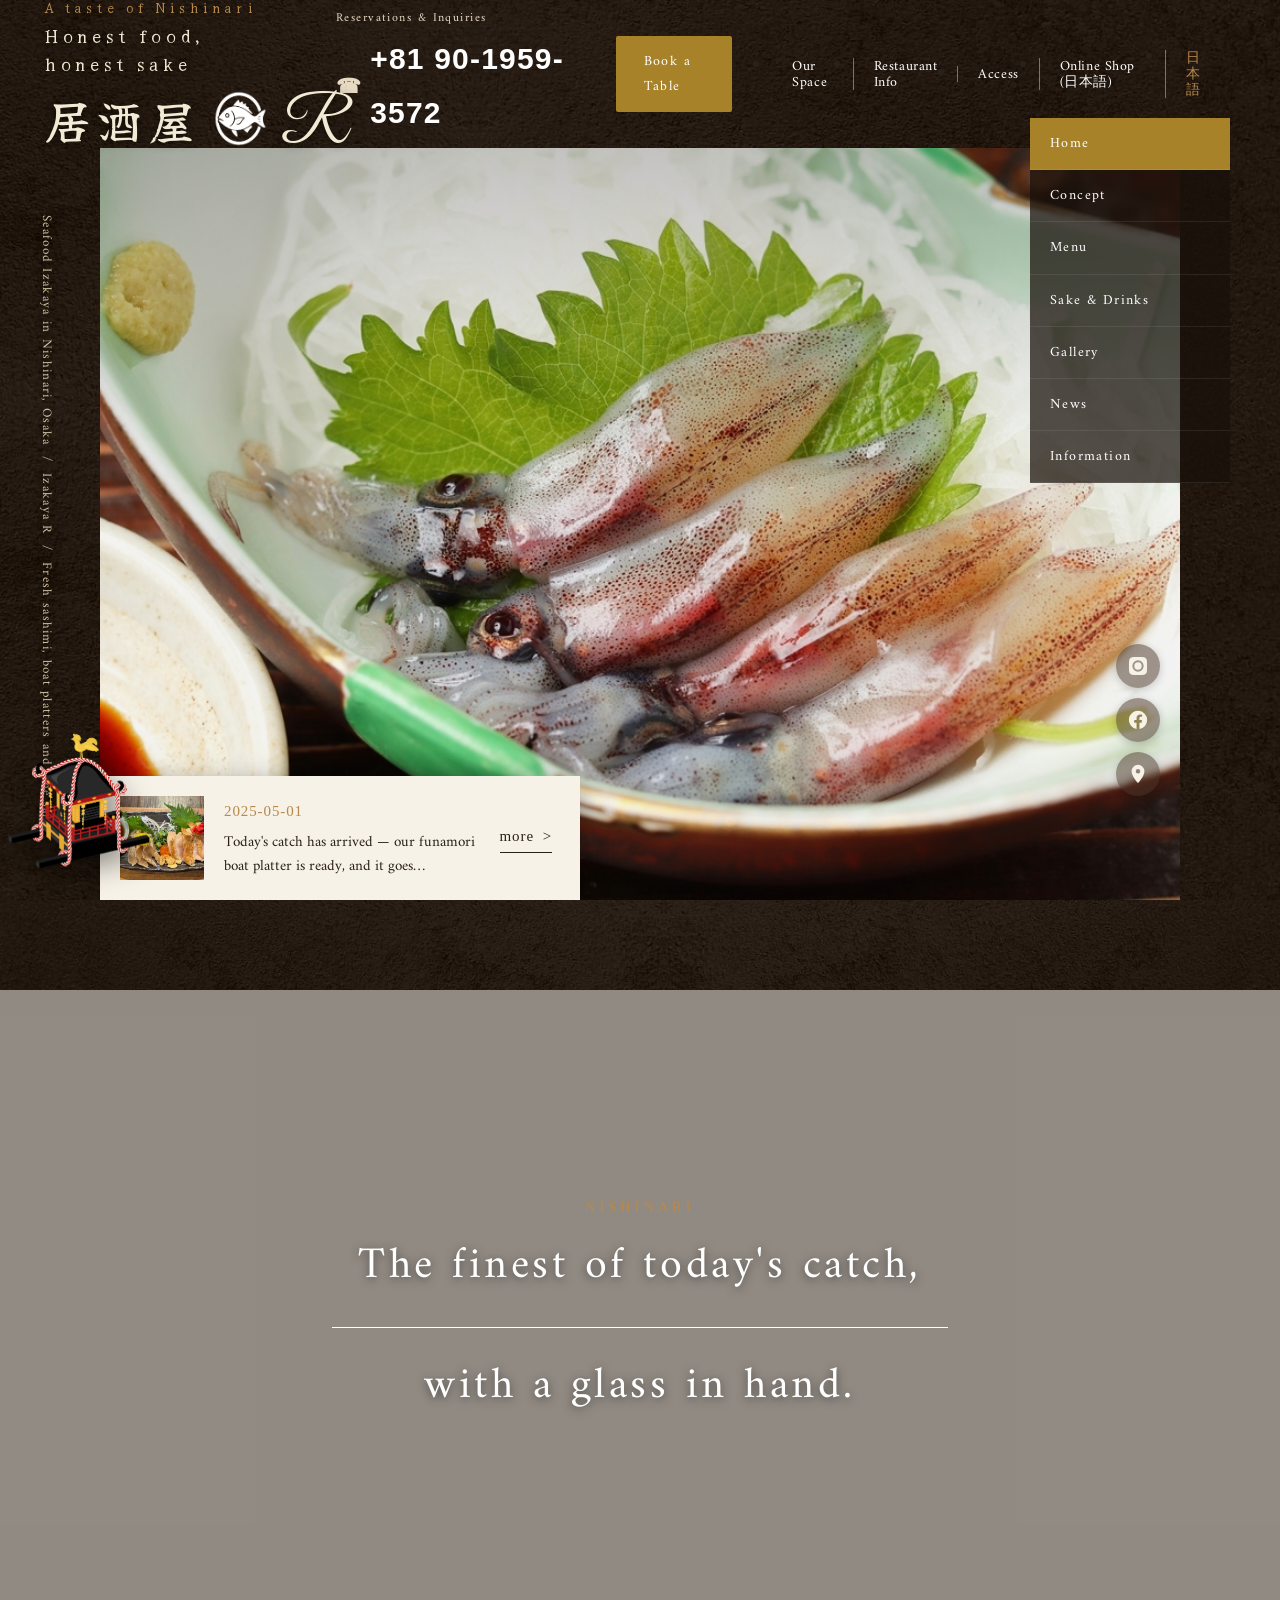
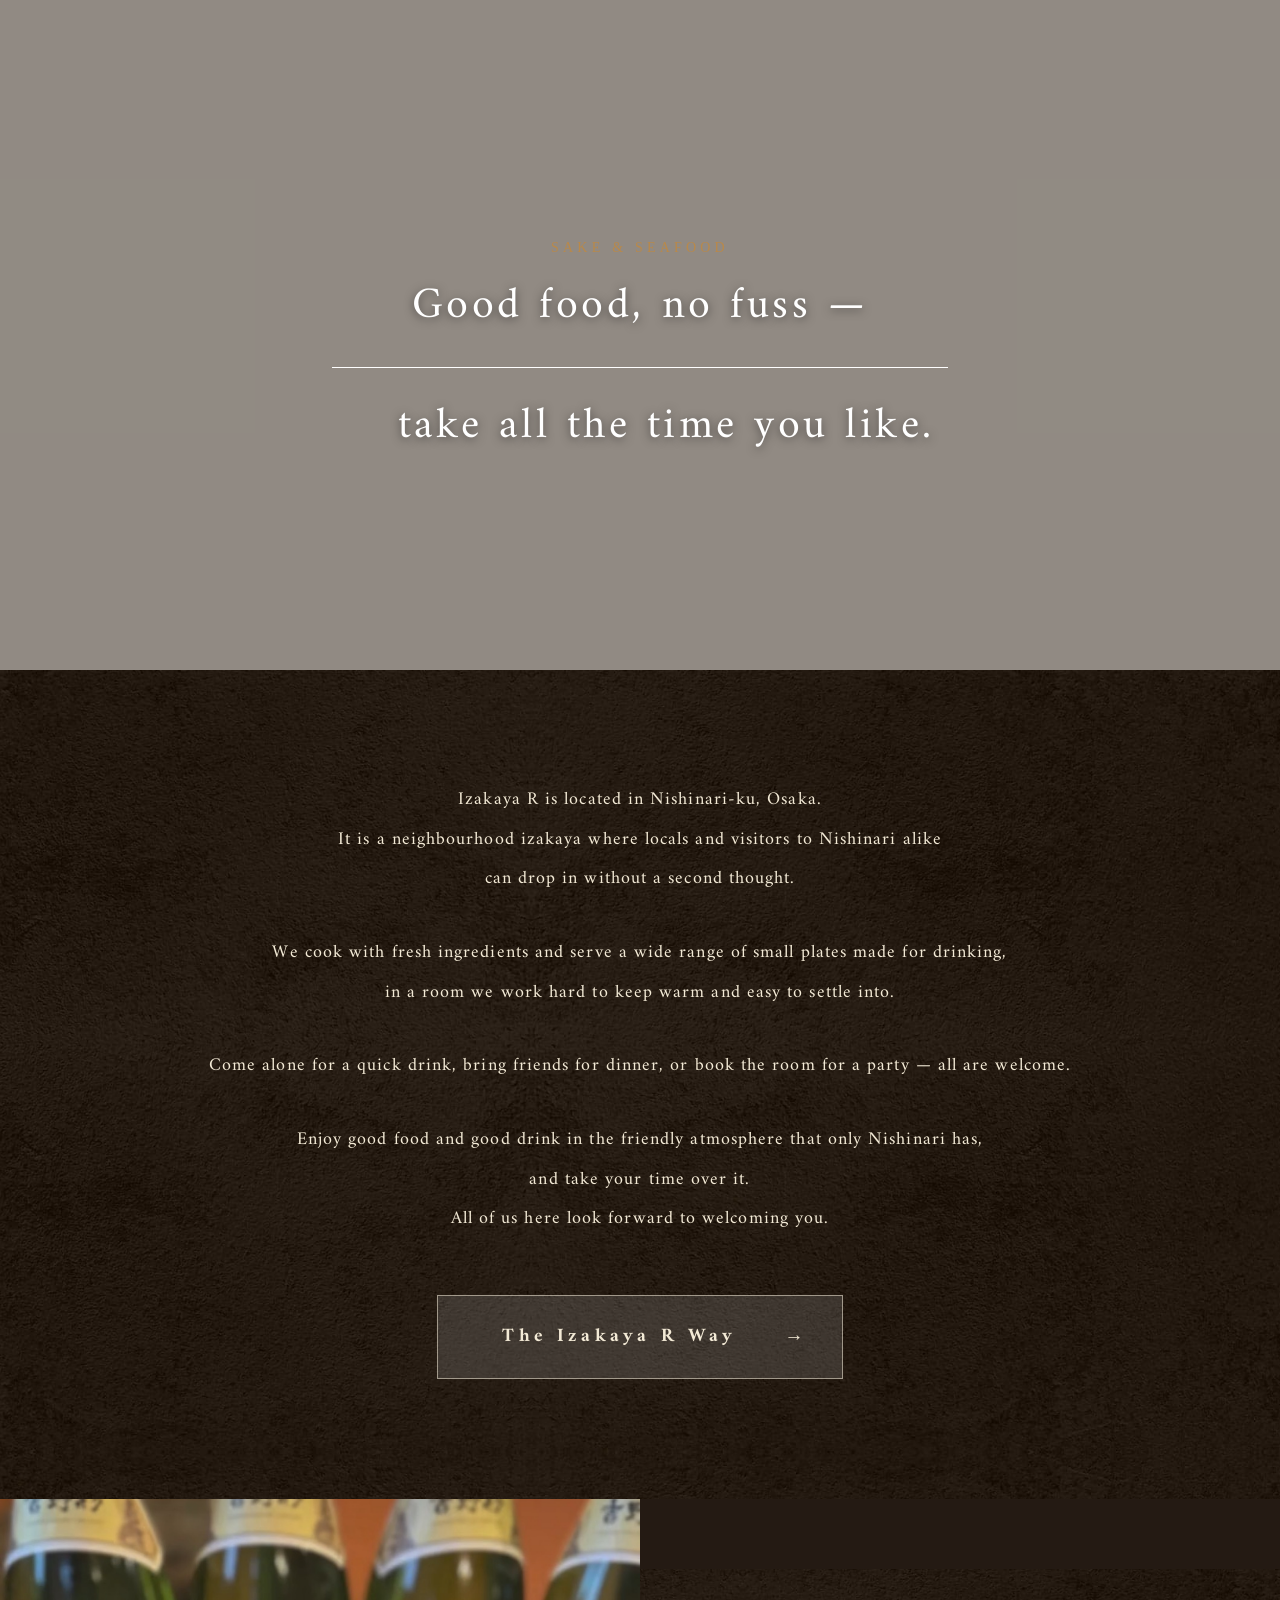
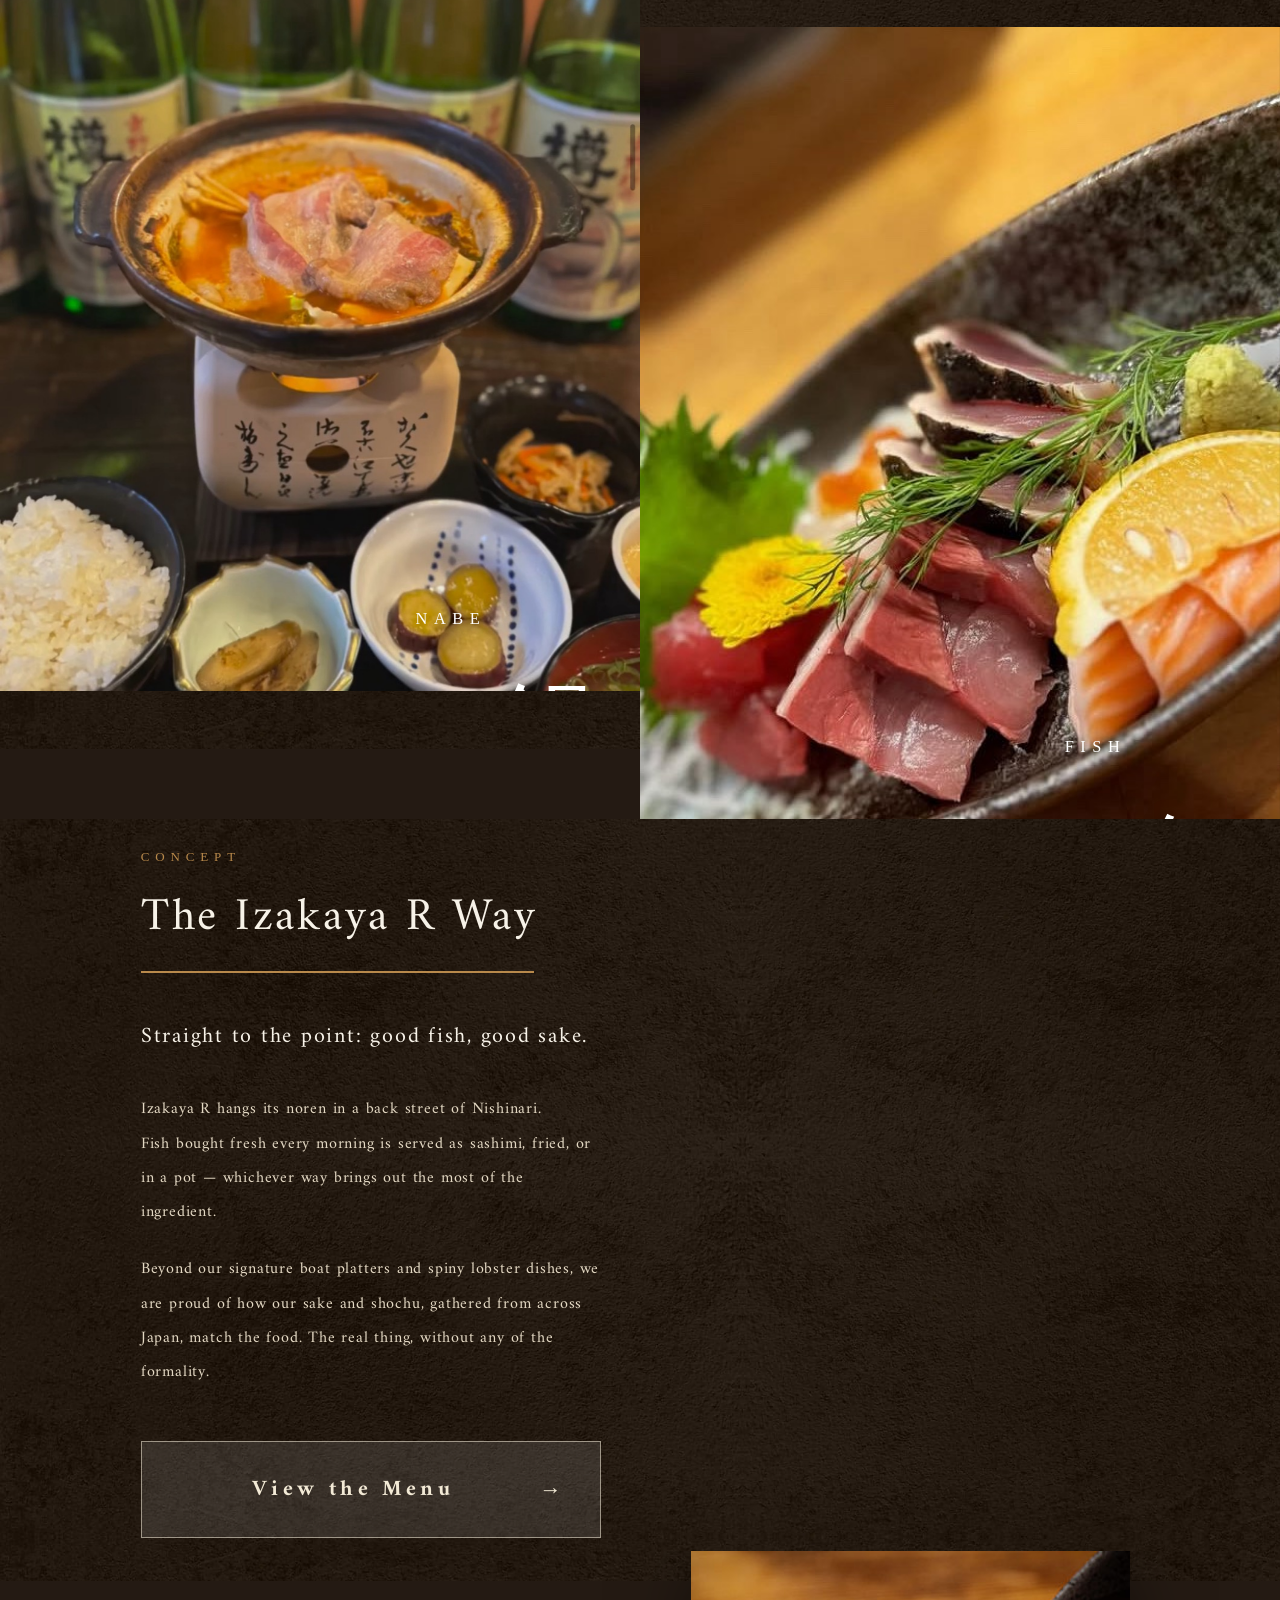
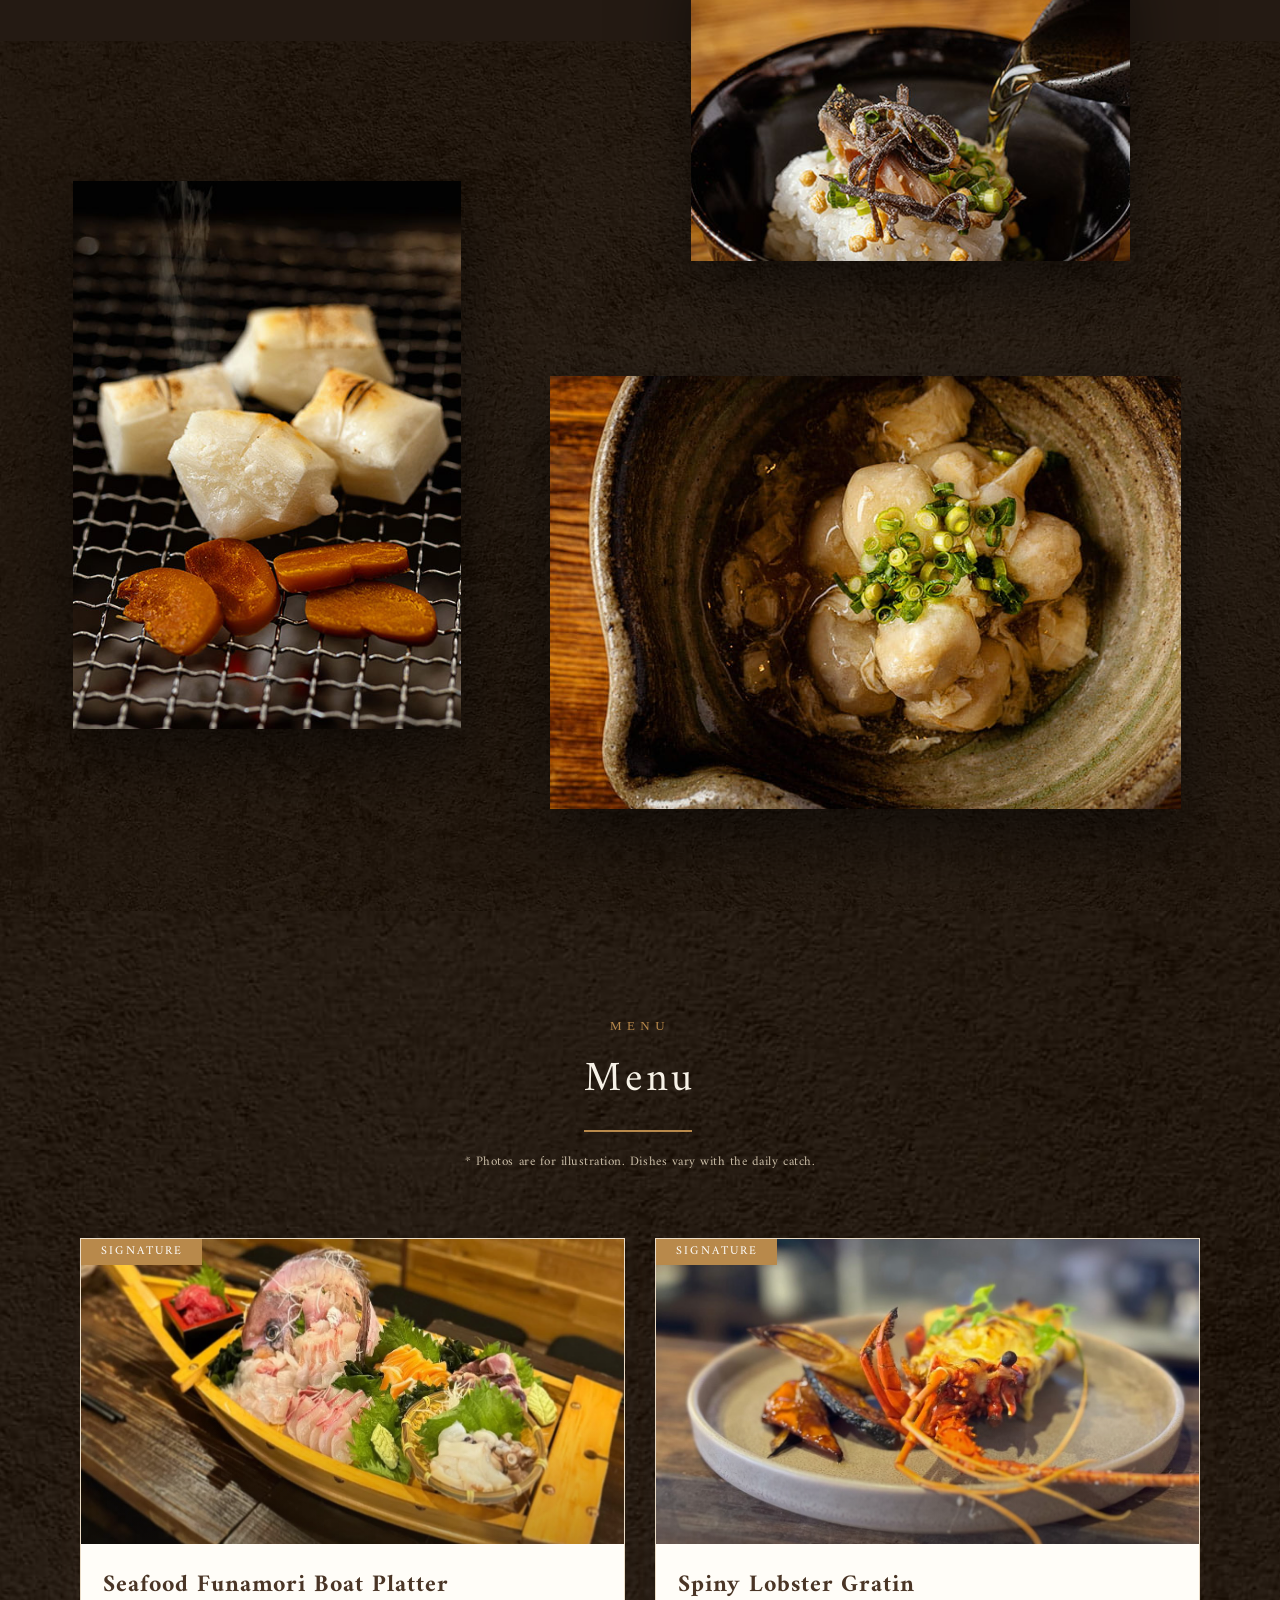
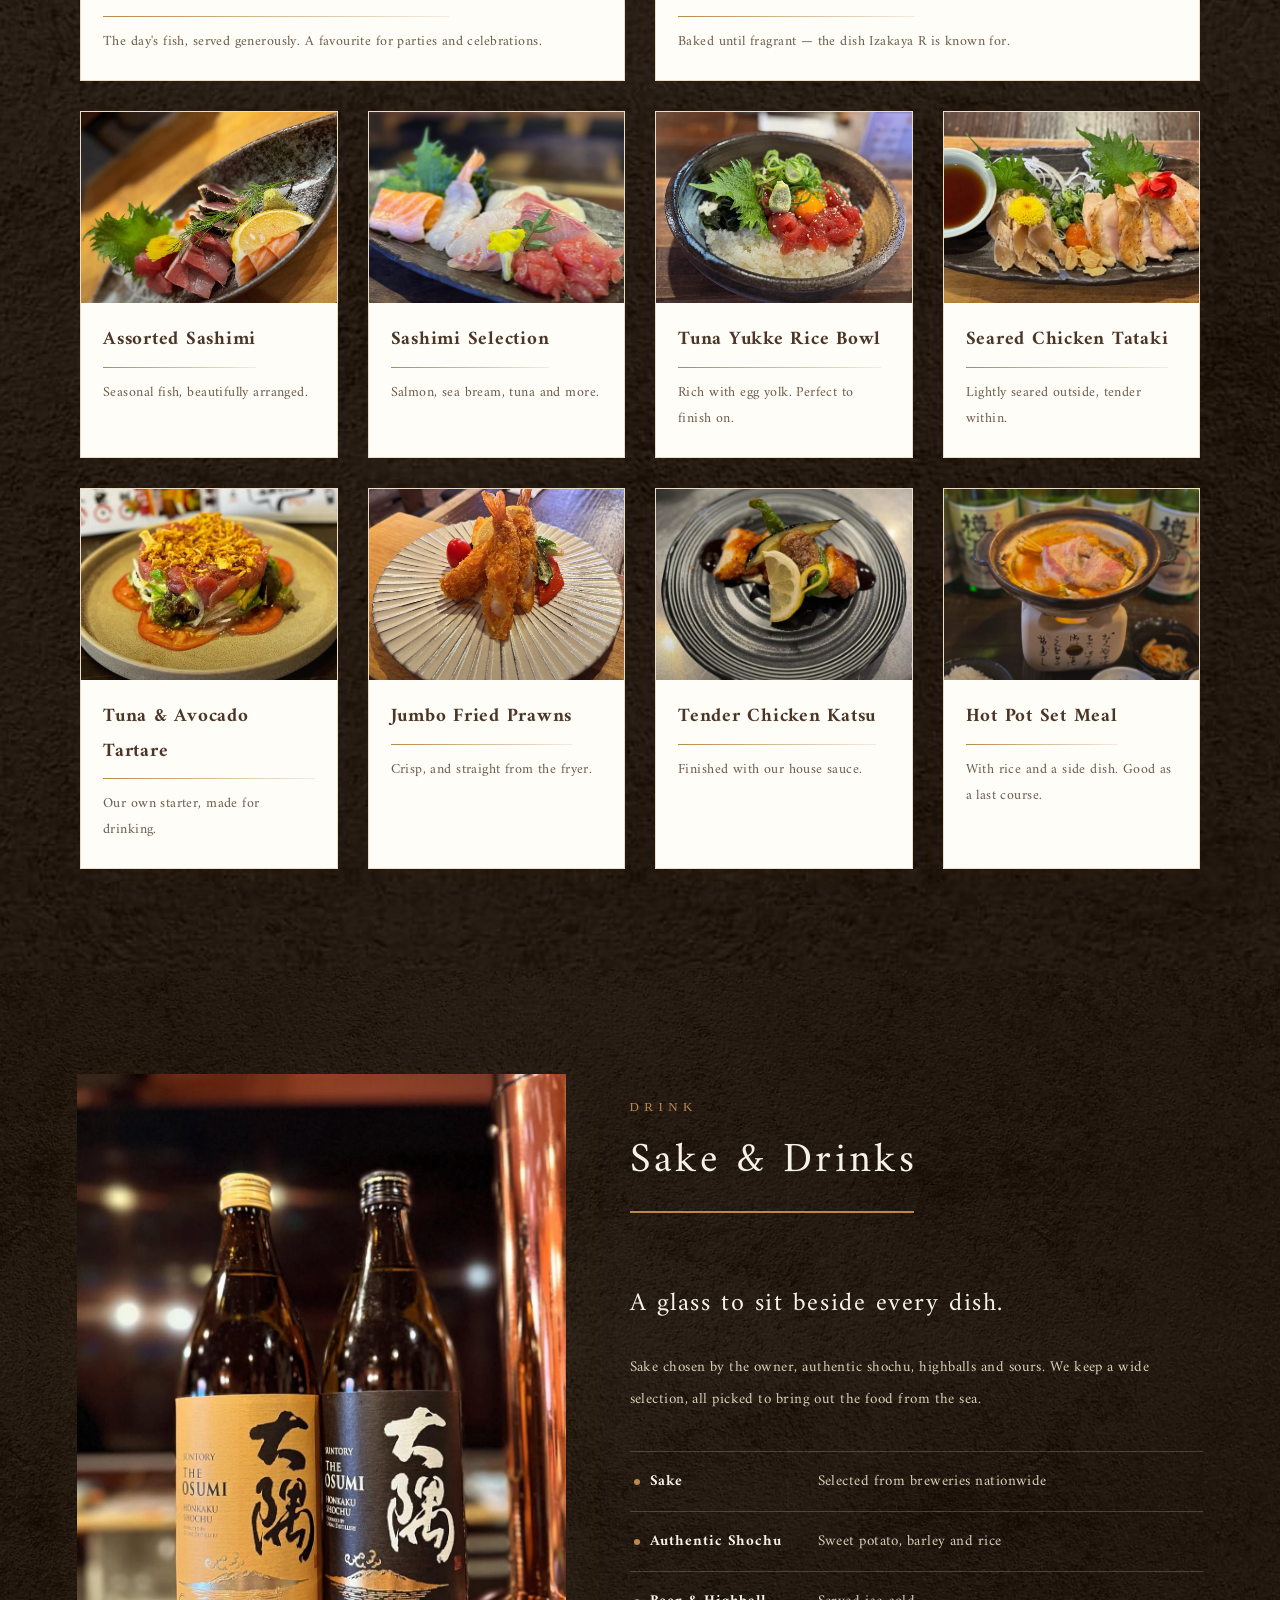
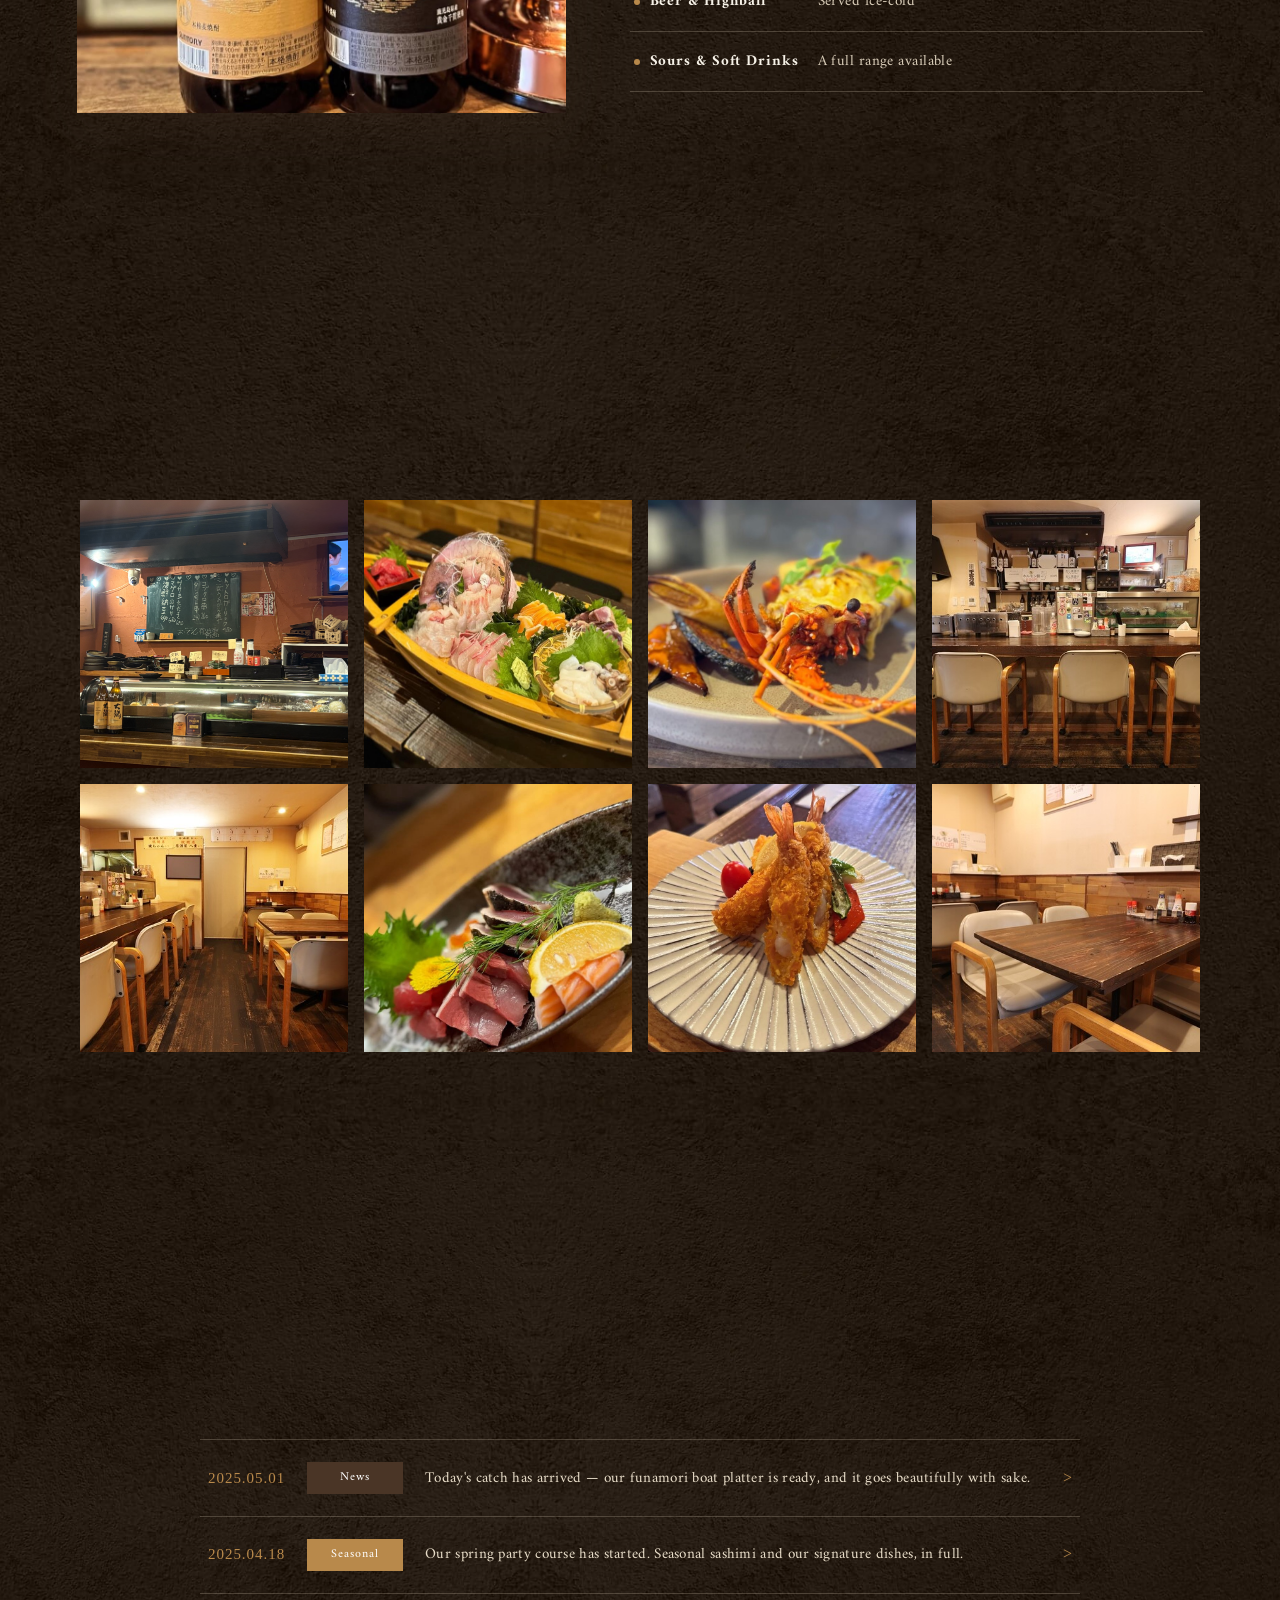
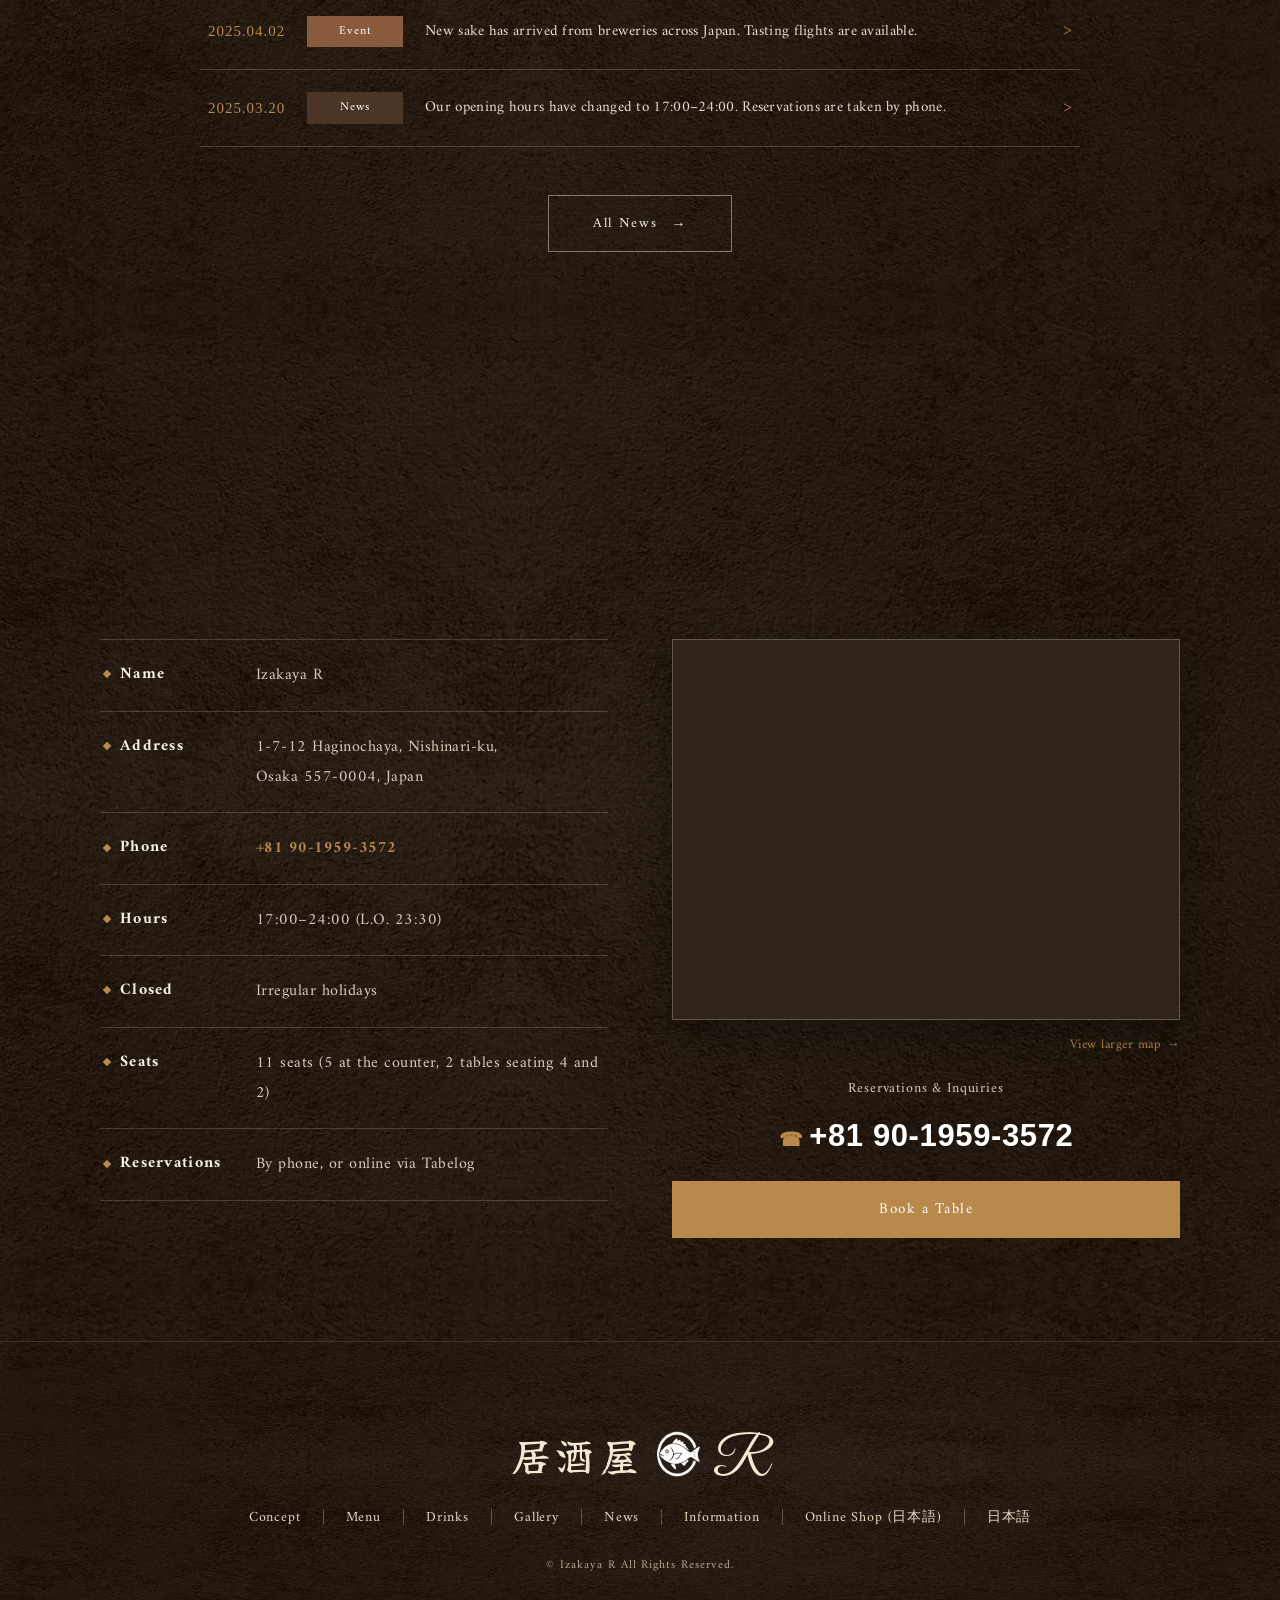
==== commit 64dc35b2: "日英ページのUI/UXとSEOを改善 - 構造化データ(JSON-LD Restaurant)を追加。営業時間・電話・住所・   予約リンクを検索エンジンに渡す（日英それぞれの表記で） - canon" ====
--- a/index-en.html
+++ b/index-en.html
@@ -10,9 +10,13 @@
     <meta name="apple-mobile-web-app-capable" content="yes">
     <meta name="format-detection" content="telephone=no">
 
+    <!-- このページの正式なURL（別URLで開かれても評価をまとめる） -->
+    <link rel="canonical" href="https://etsu0217.github.io/izakaya/index-en.html">
+
     <!-- 日本語版との相互リンク（検索エンジンに言語違いの同一ページだと伝える） -->
-    <link rel="alternate" hreflang="ja" href="index.html">
-    <link rel="alternate" hreflang="en" href="index-en.html">
+    <link rel="alternate" hreflang="ja" href="https://etsu0217.github.io/izakaya/index.html">
+    <link rel="alternate" hreflang="en" href="https://etsu0217.github.io/izakaya/index-en.html">
+    <link rel="alternate" hreflang="x-default" href="https://etsu0217.github.io/izakaya/index.html">
 
     <!-- OGP -->
     <meta property="og:type" content="website">
@@ -37,9 +41,44 @@
 
     <!-- Scripts -->
     <script src="assets/js/app.js" defer></script>
+
+    <!-- Structured data for search engines (hours, phone, map) -->
+    <script type="application/ld+json">
+    {
+        "@context": "https://schema.org",
+        "@type": "Restaurant",
+        "@id": "https://etsu0217.github.io/izakaya/#restaurant",
+        "name": "Izakaya R",
+        "alternateName": "西成居酒屋Ｒ",
+        "url": "https://etsu0217.github.io/izakaya/index-en.html",
+        "image": "https://etsu0217.github.io/izakaya/assets/image/S__2793479.jpg",
+        "telephone": "+81-90-1959-3572",
+        "servesCuisine": ["Izakaya", "Seafood", "Japanese"],
+        "address": {
+            "@type": "PostalAddress",
+            "streetAddress": "1-7-12 Haginochaya",
+            "addressLocality": "Nishinari-ku, Osaka",
+            "addressRegion": "Osaka",
+            "postalCode": "557-0004",
+            "addressCountry": "JP"
+        },
+        "openingHoursSpecification": [{
+            "@type": "OpeningHoursSpecification",
+            "dayOfWeek": ["Monday", "Tuesday", "Wednesday", "Thursday", "Friday", "Saturday", "Sunday"],
+            "opens": "17:00",
+            "closes": "24:00"
+        }],
+        "acceptsReservations": "https://tabelog.com/osaka/A2701/A270206/27116984/",
+        "hasMenu": "https://etsu0217.github.io/izakaya/index-en.html#menu",
+        "sameAs": ["https://tabelog.com/osaka/A2701/A270206/27116984/"]
+    }
+    </script>
 </head>
 
 <body id="index" class="lang-en">
+
+    <!-- First stop for keyboard users: jump straight to the content -->
+    <a class="skip-link" href="#main">Skip to content</a>
 
     <!-- ===== First View (Header + Hero) ===== -->
     <div class="fv" id="top">
@@ -62,13 +101,14 @@
             </div>
 
             <p class="fv-reserve">
-                <a href="https://tabelog.com/osaka/A2701/A270206/27116984/" target="_blank" rel="noopener noreferrer">Book a Table</a>
+                <a href="https://tabelog.com/osaka/A2701/A270206/27116984/" target="_blank" rel="noopener noreferrer">Book a Table<span class="visually-hidden"> (on Tabelog, opens in a new tab)</span></a>
             </p>
 
             <ul class="fv-subnav">
                 <li><a href="#gallery">Our Space</a></li>
                 <li><a href="#info">Restaurant Info</a></li>
                 <li><a href="#info">Access</a></li>
+                <li><a href="shop.html" hreflang="ja">Online Shop<span lang="ja"> (日本語)</span></a></li>
                 <li class="lang-switch"><a href="index.html" hreflang="ja" lang="ja">日本語</a></li>
             </ul>
 
@@ -120,7 +160,7 @@
         </div>
     </div>
 
-    <main>
+    <main id="main">
 
         <!-- ヒーローと画像の間の余白 -->
         <div class="hero-gap" aria-hidden="true"></div>
@@ -446,7 +486,7 @@
                     </p>
                     <p class="info-cta">Reservations &amp; Inquiries</p>
                     <p class="info-tel"><a href="tel:+819019593572">+81 90-1959-3572</a></p>
-                    <p class="info-btn"><a href="https://tabelog.com/osaka/A2701/A270206/27116984/" target="_blank" rel="noopener noreferrer">Book a Table</a></p>
+                    <p class="info-btn"><a href="https://tabelog.com/osaka/A2701/A270206/27116984/" target="_blank" rel="noopener noreferrer">Book a Table<span class="visually-hidden"> (on Tabelog, opens in a new tab)</span></a></p>
                 </div>
             </div>
         </section>
@@ -470,7 +510,7 @@
             </a>
         </li>
         <li>
-            <a href="#" target="_blank" rel="noopener noreferrer" aria-label="Map and access">
+            <a href="https://www.google.com/maps/search/?api=1&amp;query=%E5%A4%A7%E9%98%AA%E5%BA%9C%E5%A4%A7%E9%98%AA%E5%B8%82%E8%A5%BF%E6%88%90%E5%8C%BA%E8%90%A9%E4%B9%8B%E8%8C%B6%E5%B1%8B1-7-12" target="_blank" rel="noopener noreferrer" aria-label="View on Google Maps (opens in a new tab)">
                 <svg viewBox="0 0 24 24" width="22" height="22" fill="currentColor" aria-hidden="true">
                     <path d="M12 2a7 7 0 0 0-7 7c0 5.25 7 13 7 13s7-7.75 7-13a7 7 0 0 0-7-7zm0 9.5A2.5 2.5 0 1 1 14.5 9 2.5 2.5 0 0 1 12 11.5z"/>
                 </svg>
@@ -494,6 +534,7 @@
             <li><a href="#gallery">Gallery</a></li>
             <li><a href="#news">News</a></li>
             <li><a href="#info">Information</a></li>
+            <li><a href="shop.html" hreflang="ja">Online Shop<span lang="ja"> (日本語)</span></a></li>
             <li><a href="index.html" hreflang="ja" lang="ja">日本語</a></li>
         </ul>
         <p class="copyright">&copy; Izakaya R All Rights Reserved.</p>
@@ -520,6 +561,7 @@
                 <li><a href="#gallery">Our Space</a></li>
                 <li><a href="#info">Restaurant Info</a></li>
                 <li><a href="#info">Access</a></li>
+                <li><a href="shop.html" hreflang="ja">Online Shop<span lang="ja"> (日本語)</span></a></li>
                 <li class="lang-switch"><a href="index.html" hreflang="ja" lang="ja">日本語</a></li>
             </ul>
 
@@ -554,7 +596,7 @@
                 <div class="drawer__contact">
                     <p class="drawer__label">Reservations &amp; Inquiries</p>
                     <p class="drawer__tel"><a href="tel:+819019593572">+81 90-1959-3572</a></p>
-                    <p class="drawer__btn"><a href="https://tabelog.com/osaka/A2701/A270206/27116984/" target="_blank" rel="noopener noreferrer">Book a Table</a></p>
+                    <p class="drawer__btn"><a href="https://tabelog.com/osaka/A2701/A270206/27116984/" target="_blank" rel="noopener noreferrer">Book a Table<span class="visually-hidden"> (on Tabelog, opens in a new tab)</span></a></p>
                 </div>
             </div>
         </div>
--- a/assets/css/style.css
+++ b/assets/css/style.css
@@ -39,6 +39,45 @@
 img { max-width: 100%; height: auto; display: block; }
 a { color: inherit; text-decoration: none; transition: opacity .25s, background .25s, color .25s; }
 a:hover { opacity: .8; }
+
+/* =========================================================
+   共通のUI補助（読み上げ・キーボード操作）
+   ========================================================= */
+/* 画面には出さず、読み上げにだけ渡す文字 */
+.visually-hidden {
+    position: absolute;
+    width: 1px; height: 1px;
+    margin: -1px; padding: 0;
+    overflow: hidden;
+    clip: rect(0 0 0 0);
+    white-space: nowrap;
+}
+/* Tabキーで最初に現れる「本文へ移動」。マウス操作では見えない */
+.skip-link {
+    position: absolute;
+    left: 50%;
+    top: 0;
+    z-index: 1000;
+    transform: translate(-50%, -120%);
+    padding: 12px 24px;
+    background: var(--dark);
+    color: var(--cream);
+    font-size: 14px;
+    letter-spacing: .08em;
+    border: 1px solid var(--gold);
+    transition: transform .2s ease;
+}
+.skip-link:focus { transform: translate(-50%, 0); opacity: 1; }
+
+/* キーボード操作のときだけ、今どこにいるかが分かる金色の枠を出す */
+a:focus-visible,
+button:focus-visible,
+summary:focus-visible,
+input:focus-visible,
+[tabindex]:focus-visible {
+    outline: 2px solid var(--gold);
+    outline-offset: 3px;
+}
 
 /* スマホでだけ効かせる改行（PCでは1行のまま） */
 .sp-br { display: none; }
@@ -1008,15 +1047,25 @@
         margin: 0 auto;
         text-align: center;
     }
+    /* 見出しも一回り小さく */
+    .concept .section-head .en { font-size: 11px; letter-spacing: .3em; margin-bottom: 8px; }
+    .concept .section-head h2 { font-size: 22px; letter-spacing: .06em; margin-bottom: 24px; }
     /* 本文だけは行頭を揃えて読みやすく（見出し・リード文は中央のまま） */
-    .concept .concept-txt p { text-align: left; }
+    .concept .concept-txt p {
+        text-align: left;
+        font-size: 13px;
+        line-height: 1.95;
+        margin-bottom: 1.2em;
+    }
     .concept .concept-txt .lead {
         text-align: center;
         /* 折り返さず一行に。画面幅に合わせて文字を縮める */
         white-space: nowrap;
-        font-size: min(4.8vw, 22px);
-    }
-    .concept-btn a { min-width: 0; width: 100%; gap: 20px; padding: 18px 24px; font-size: 15px; }
+        font-size: min(4.2vw, 19px);
+        margin-bottom: 1.3em;
+    }
+    .concept-btn { margin-top: 28px; }
+    .concept-btn a { min-width: 0; width: 100%; gap: 20px; padding: 16px 22px; font-size: 14px; }
 }
 
 /* =========================================================
@@ -1094,15 +1143,25 @@
 .dish-gallery.is-inview .dish-gallery__item--br   { transition-delay: .56s; }
 
 @media (max-width: 900px) {
+    .dish-gallery { padding-bottom: clamp(48px, 8vw, 70px); }
     .dish-gallery__grid {
         grid-template-columns: 1fr;
         grid-template-areas:
             "tr"
             "left"
             "br";
-        row-gap: 22px;
-    }
-    .dish-gallery__item--left { margin-top: 0; }
+        row-gap: 18px;
+        /* 写真が画面いっぱいに大きくならないよう幅を絞って中央に */
+        max-width: 300px;
+    }
+    /* PCの左右へのはみ出し・段違いは打ち消して、3枚とも同じ幅に */
+    .dish-gallery__item--left,
+    .dish-gallery__item--br {
+        width: 100%;
+        margin-top: 0;
+        margin-left: 0;
+    }
+    .dish-gallery__item { box-shadow: 0 12px 30px rgba(0, 0, 0, .45); }
 }
 @media (prefers-reduced-motion: reduce) {
     .dish-gallery__item { transition: none; opacity: 1; transform: none; }
@@ -2076,9 +2135,20 @@
 @media (max-width: 900px) {
     .section { padding: 56px 18px 64px; }
 
-    /* Menu：2列のまま／名物も枠内に収める */
-    .menu-grid { grid-template-columns: repeat(2, 1fr); gap: 12px; }
-    .menu-card.feature { grid-column: span 2; }
+    /* --- 見出し（こだわり〜アクセス共通）：一回り小さく --- */
+    .section-head { margin-bottom: 30px; }
+    .section-head .en { font-size: 11px; letter-spacing: .3em; margin-bottom: 8px; }
+    .section-head h2 { font-size: 22px; letter-spacing: .06em; padding-bottom: 13px; }
+    .section-head h2::after { height: 1.5px; }
+    .section-note { margin-top: 12px; font-size: 11px; line-height: 1.7; }
+
+    /* Menu：1列。写真が大きくなりすぎないよう幅を絞って中央に */
+    .menu-grid {
+        grid-template-columns: 1fr;
+        gap: 16px;
+        max-width: 420px;
+    }
+    .menu-card.feature { grid-column: auto; }
     .menu-card.feature .menu-thumb { aspect-ratio: 16 / 10; }
     .menu-card figcaption { padding: 14px 13px 18px; }
     /* 2列で幅が狭いぶん、字間を詰めて折り返しを減らす */
@@ -2098,15 +2168,18 @@
     .menu-card.feature .menu-thumb::after { padding: 6px 13px; font-size: 11px; letter-spacing: .2em; text-indent: .2em; }
     .menu-card::after { display: none; }
 
-    /* Drink：縦積み。写真が先頭に来るので上の余白を詰める */
+    /* Drink：縦積み（1列）。写真が先頭に来るので上の余白を詰める */
     .drink { padding-top: 24px; }
-    .drink-inner { flex-direction: column; gap: 26px; }
+    .drink-inner { flex-direction: column; gap: 26px; max-width: 420px; }
     .drink-img img { min-height: 220px; }
-    .drink-list li { flex-direction: column; gap: 4px; }
-    .drink-list li span { min-width: 0; }
-
-    /* Gallery：2列 */
-    .gallery-grid { grid-template-columns: repeat(2, 1fr); }
+    .drink-body .lead { font-size: 18px; letter-spacing: .04em; }
+    .drink-body > p { font-size: 13px; line-height: 1.9; }
+    .drink-list { margin-top: 22px; }
+    .drink-list li { flex-direction: column; gap: 4px; padding: 12px 2px; font-size: 13px; }
+    .drink-list li span { min-width: 0; font-size: 13.5px; }
+
+    /* Gallery：1列。写真が大きくなりすぎないよう幅をさらに絞って中央に */
+    .gallery-grid { grid-template-columns: 1fr; max-width: 300px; gap: 10px; }
 
     /* News：日付＋カテゴリを上段、タイトルを下段に */
     .news-item a {
@@ -2120,8 +2193,11 @@
     .news-date  { grid-area: date; align-self: center; }
     .news-cat   { grid-area: cat; justify-self: start; min-width: 0; }
     .news-arrow { grid-area: arrow; }
-    .news-title { grid-area: title; white-space: normal; }
-    .news-more a { width: 100%; justify-content: center; }
+    .news-title { grid-area: title; white-space: normal; font-size: 13px; line-height: 1.75; }
+    .news-date em { font-size: 13px; }
+    .news-cat { padding: 4px 10px; font-size: 11px; }
+    .news-more { margin-top: 26px; }
+    .news-more a { width: 100%; justify-content: center; padding: 13px 20px; font-size: 13px; }
 
     /* Info：縦積み。全体を一回り小さく、幅も絞って中央に */
     .info-body {
@@ -2138,22 +2214,22 @@
     /* 項目名と内容は横並びのまま、幅を詰めて小さく */
     .info-table dl { gap: 12px; padding: 12px 2px; }
     .info-table dt {
-        width: 84px;
-        font-size: 13px;
+        width: 78px;
+        font-size: 12px;
         letter-spacing: .04em;
-        padding-left: 13px;
+        padding-left: 12px;
     }
     .info-table dt::before { width: 5px; height: 5px; }
-    .info-table dd { font-size: 13px; line-height: 1.75; }
-    .info-cta { font-size: 13px; }
-    .info-tel a { font-size: min(6.8cqw, 26px); }
-    .info-map-link { font-size: 12px; margin-bottom: 16px; }
+    .info-table dd { font-size: 12px; line-height: 1.75; }
+    .info-cta { font-size: 12px; }
+    .info-tel a { font-size: min(6.2cqw, 24px); }
+    .info-map-link { font-size: 11px; margin-bottom: 16px; }
     .info-btn { margin-top: 14px; }
-    .info-btn a { padding: 13px; font-size: 14px; }
-
-    /* Footer */
-    .footer-nav li { padding: 0 14px; }
-    .footer-nav a { font-size: 13px; }
+    .info-btn a { padding: 12px; font-size: 13px; }
+
+    /* Footer：指で押しやすいよう、リンクの当たり判定を広げる */
+    .footer-nav li { padding: 0 14px; line-height: 1.2; }
+    .footer-nav a { display: inline-block; padding: 7px 0; font-size: 13px; }
 
     .pagetop { right: 14px; bottom: 14px; width: 44px; height: 44px; }
 }
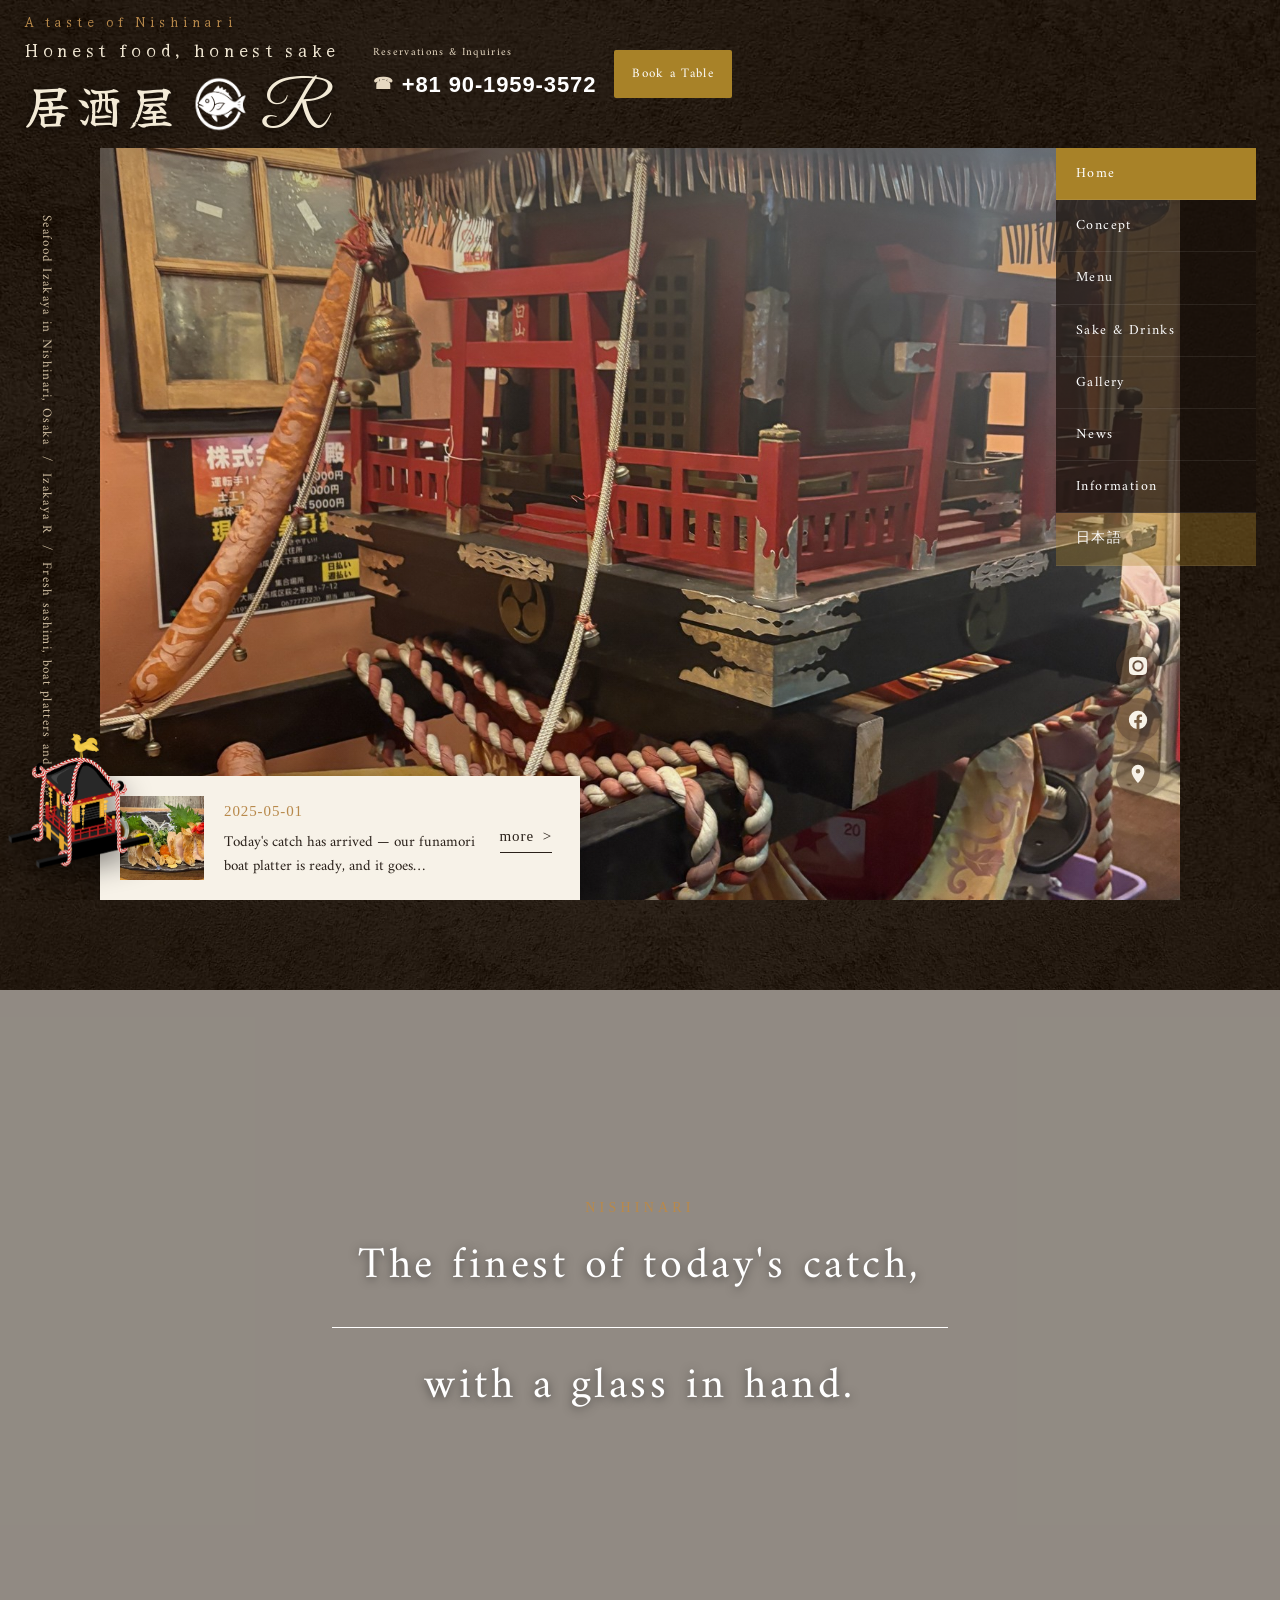
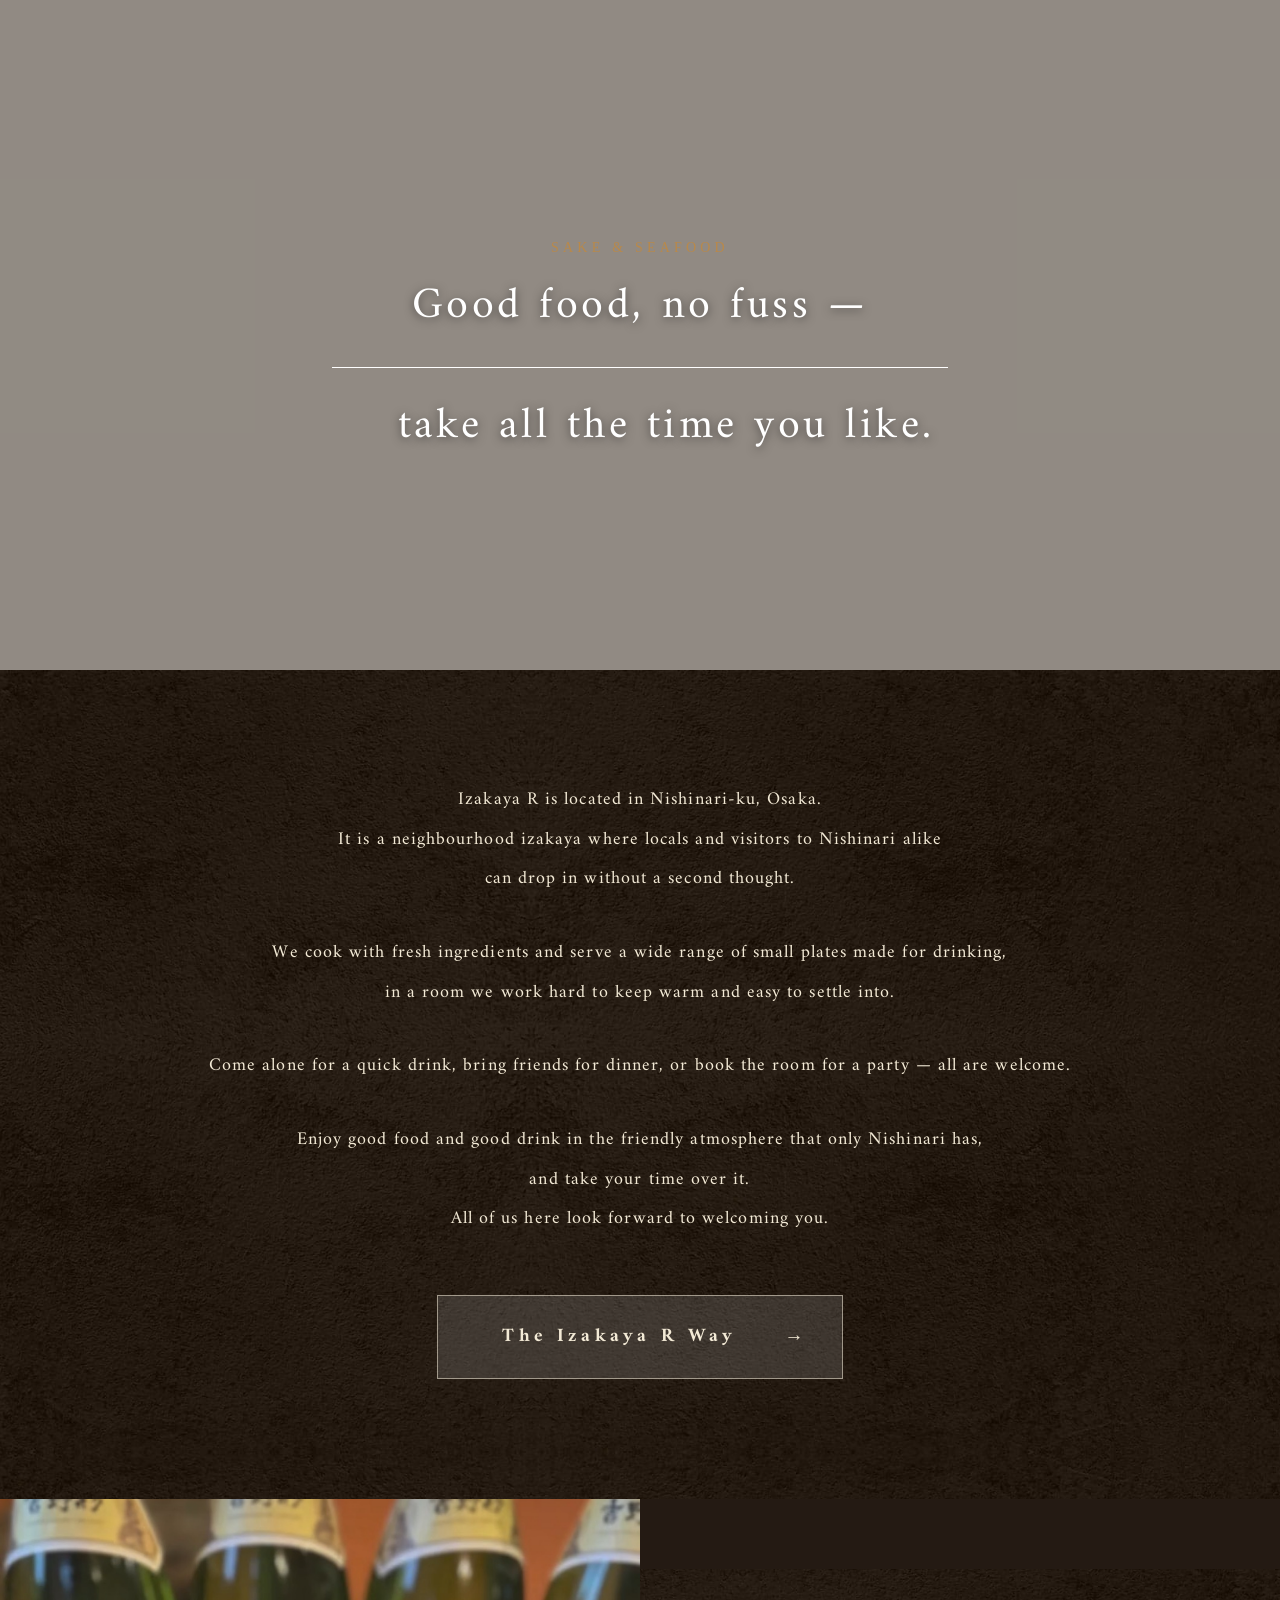
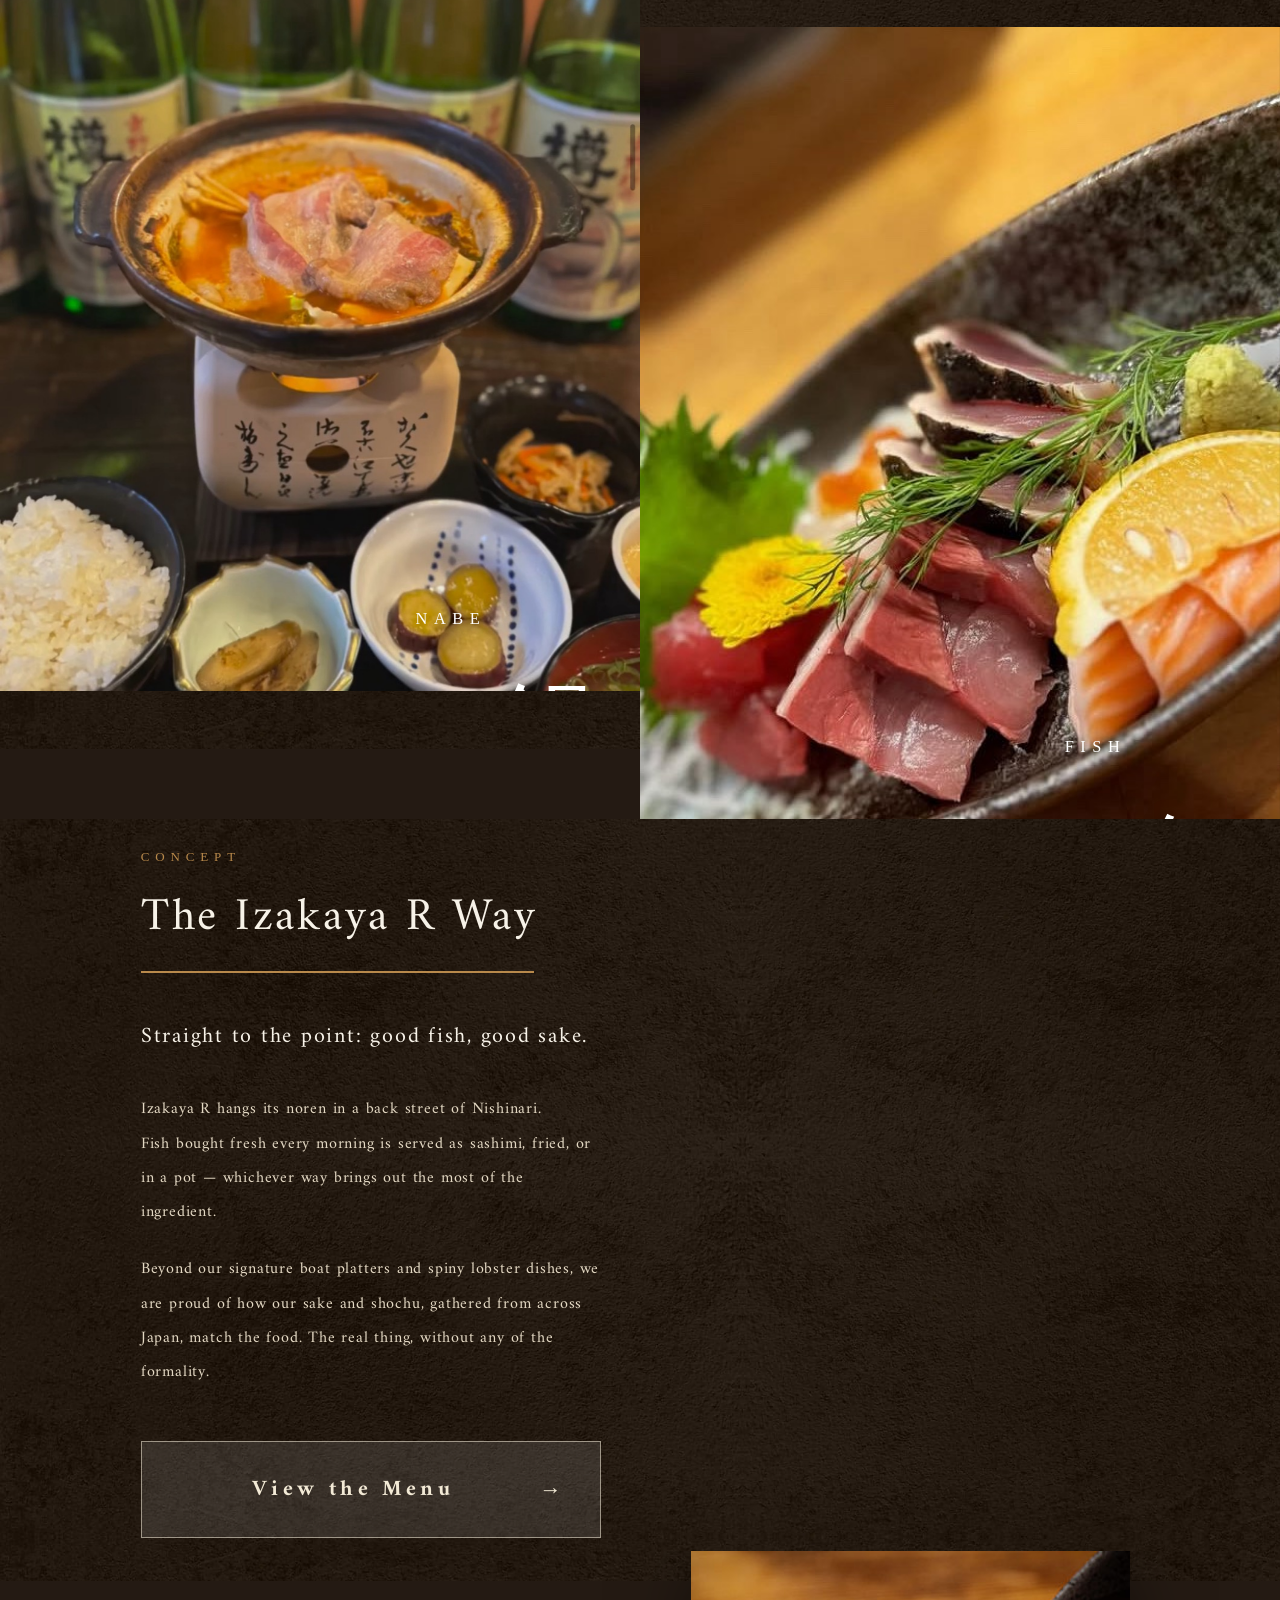
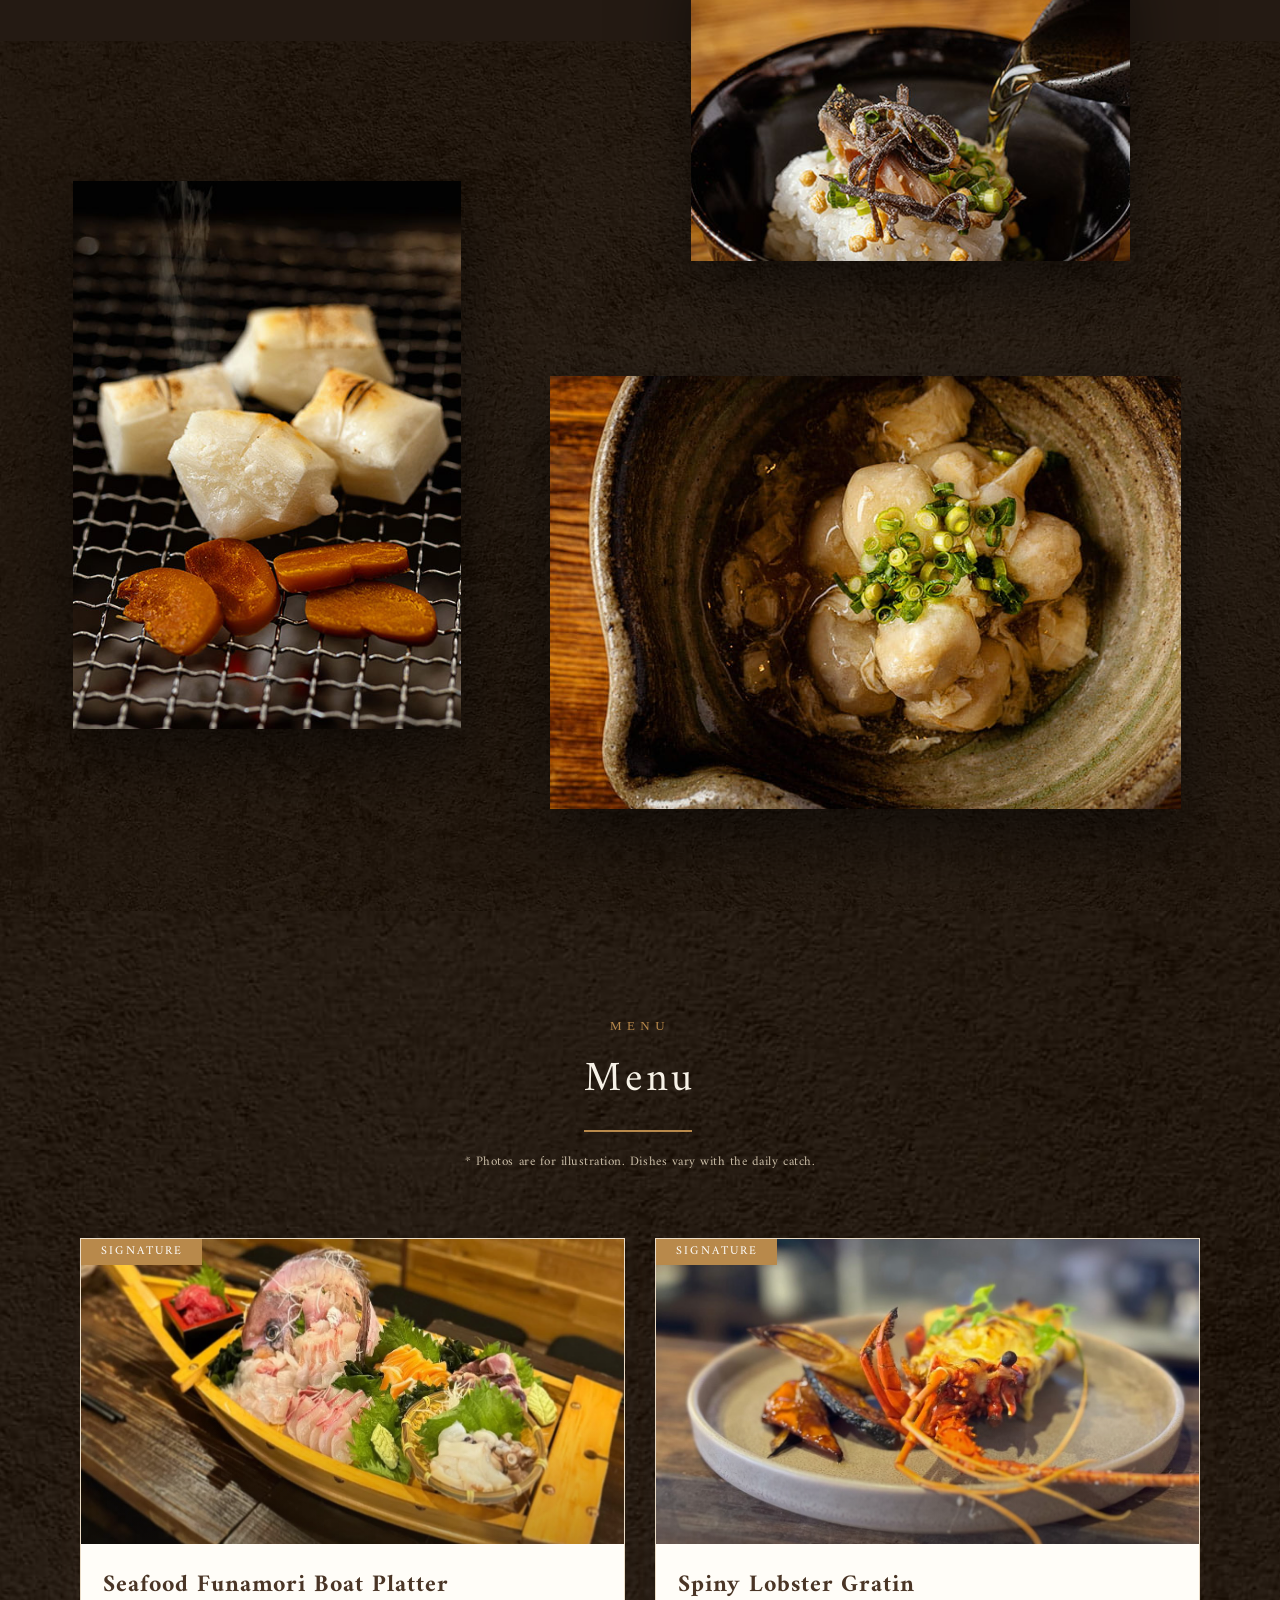
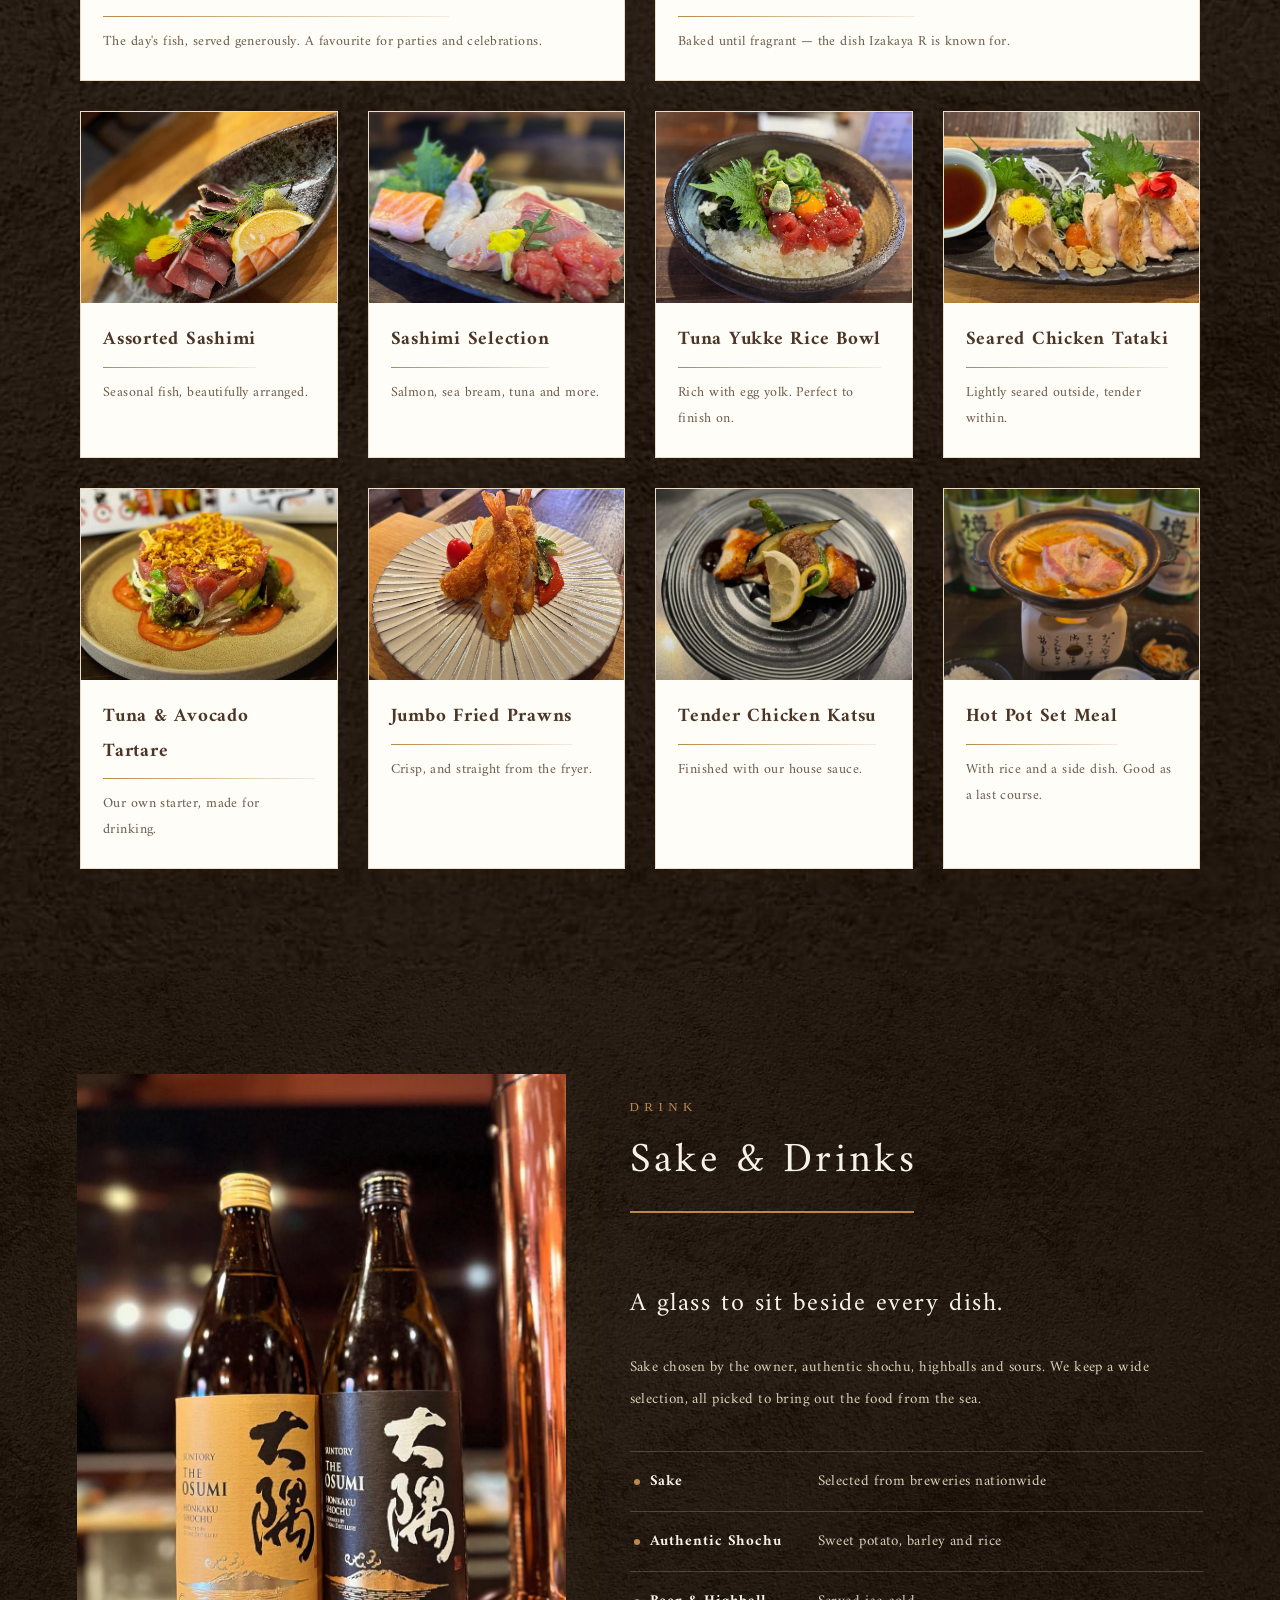
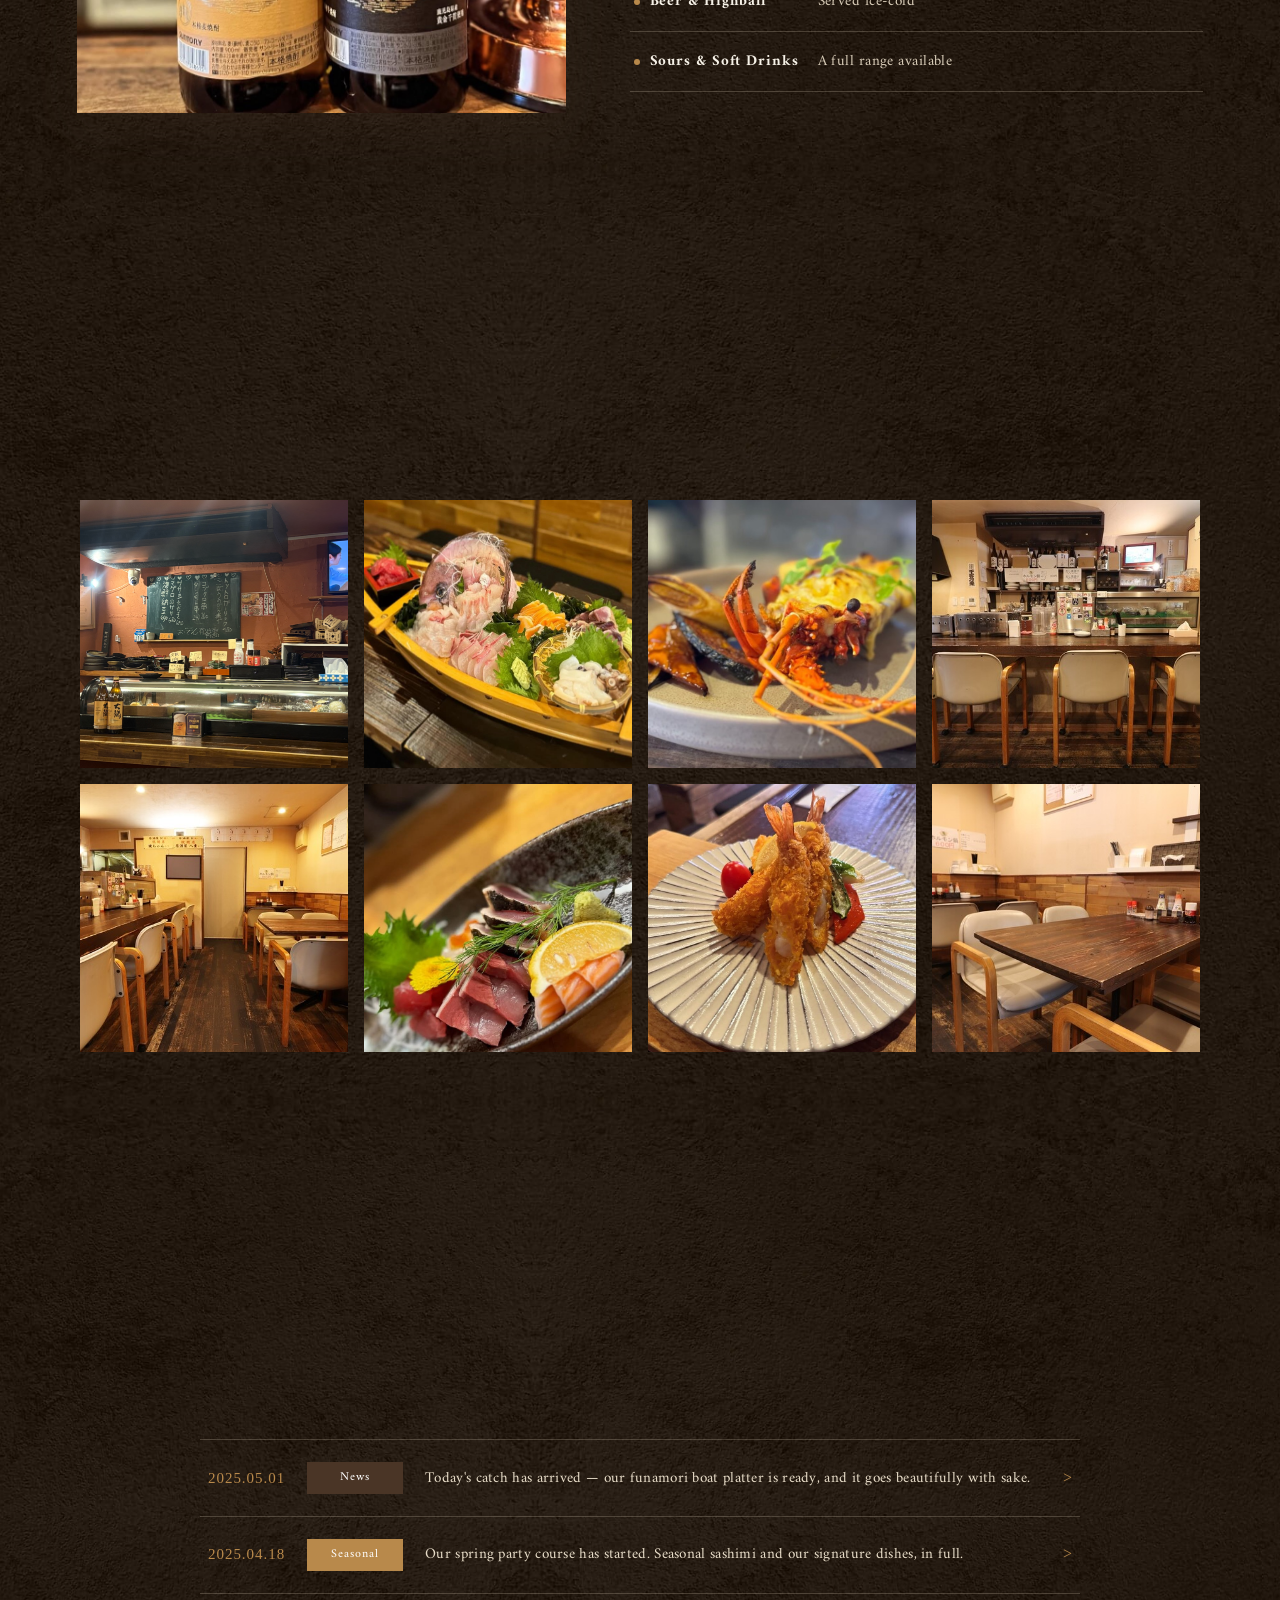
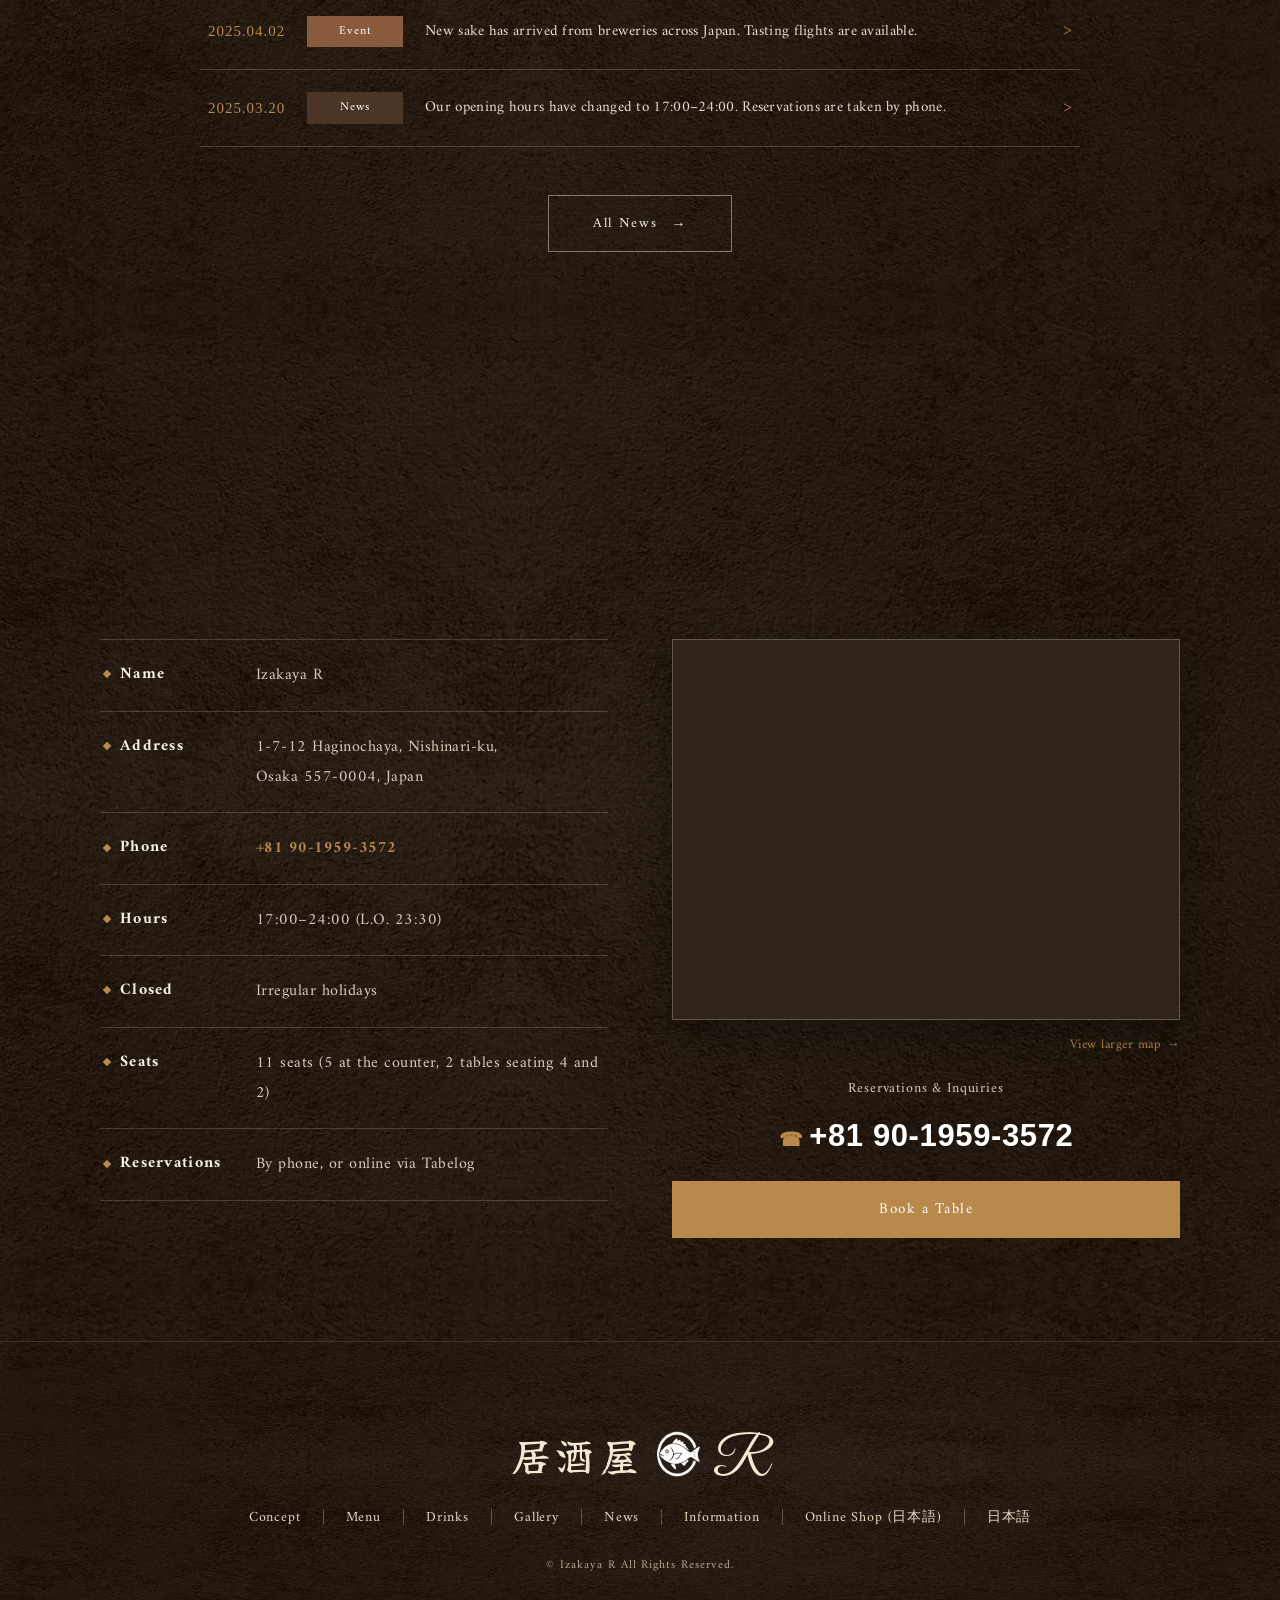
==== commit cb6dc684: "ヘッダーの見切れ修正、言語切替をメインナビに統一、SEO強化 - 上部ヘッダーが1080〜1400px幅のPCで見切れる問題を修正（サブナビを省略する幅を拡大） - 言語切替（English/日本語）" ====
--- a/index-en.html
+++ b/index-en.html
@@ -24,7 +24,14 @@
     <meta property="og:title" content="Izakaya R | Seafood &amp; Sake Izakaya in Nishinari, Osaka">
     <meta property="og:site_name" content="Izakaya R">
     <meta property="og:description" content="A seafood izakaya in Nishinari, Osaka. Fresh sashimi, funamori boat platters and carefully selected sake.">
-    <meta property="og:image" content="assets/image/S__2793479.jpg">
+    <meta property="og:image" content="https://etsu0217.github.io/izakaya/assets/image/S__2793479.jpg">
+    <meta property="og:url" content="https://etsu0217.github.io/izakaya/index-en.html">
+
+    <!-- Twitter Card -->
+    <meta name="twitter:card" content="summary_large_image">
+    <meta name="twitter:title" content="Izakaya R | Seafood &amp; Sake Izakaya in Nishinari, Osaka">
+    <meta name="twitter:description" content="A seafood izakaya in Nishinari, Osaka. Fresh sashimi, funamori boat platters and carefully selected sake.">
+    <meta name="twitter:image" content="https://etsu0217.github.io/izakaya/assets/image/S__2793479.jpg">
 
     <!-- Favicon -->
     <link rel="icon" href="assets/image/izakaya-r-logo-transparent.png">
@@ -127,6 +134,7 @@
                 <li><a href="#gallery">Gallery</a></li>
                 <li><a href="#news">News</a></li>
                 <li><a href="#info">Information</a></li>
+                <li class="lang-switch"><a href="index.html" hreflang="ja" lang="ja">日本語</a></li>
             </ul>
         </nav>
 
@@ -562,7 +570,6 @@
                 <li><a href="#info">Restaurant Info</a></li>
                 <li><a href="#info">Access</a></li>
                 <li><a href="shop.html" hreflang="ja">Online Shop<span lang="ja"> (日本語)</span></a></li>
-                <li class="lang-switch"><a href="index.html" hreflang="ja" lang="ja">日本語</a></li>
             </ul>
 
             <nav class="drawer__nav" aria-label="Main menu">
@@ -576,14 +583,6 @@
                     <li><a href="#info">Information</a></li>
                 </ul>
             </nav>
-
-            <div class="drawer__lang">
-                <span class="drawer__lang-label">LANGUAGE</span>
-                <span class="drawer__lang-btns">
-                    <a href="index.html" hreflang="ja" lang="ja">日本語</a>
-                    <span class="is-current" aria-current="page">English</span>
-                </span>
-            </div>
 
             <div class="drawer__foot">
                 <p class="drawer__logo">
--- a/assets/css/style.css
+++ b/assets/css/style.css
@@ -11,7 +11,10 @@
     --cream:   #f7f2e8;
     --ink:     #2a211a;
     --dark:    #241a13;   /* FVの地色 */
-    --font: "Noto Serif JP", "Hiragino Mincho ProN", "Yu Mincho", "YuMincho", "MS PMincho", serif;
+    /* 本文は角の取れた丸ゴシックで、やわらかく親しみのある印象に。
+       Windows/Mac に丸ゴシックが無い環境でも近い雰囲気になるよう並べています */
+    --font: "Zen Maru Gothic", "Hiragino Maru Gothic ProN", "Hiragino Maru Gothic Pro",
+            "Yu Gothic", "Meiryo", sans-serif;
     --font-en: "Georgia", "Times New Roman", serif;
     /* 数字（価格・電話番号）専用。Georgia や Amiri は数字の高さが
        不揃いで読みにくいため、数字だけこの書体に揃える */
@@ -210,7 +213,7 @@
     padding: 0 44px;
 }
 /* --- 左上ブランド（キャッチ＋ロゴ） --- */
-.fv-brand { display: flex; flex-direction: column; gap: 8px; }
+.fv-brand { display: flex; flex-direction: column; gap: 8px; flex-shrink: 0; }
 .fv-catch {
     font-family: "Yuji Syuku", serif;   /* 筆文字風 */
     color: #f0e6d2;
@@ -267,29 +270,32 @@
 /* ヘッダー（一番上）のサイズ */
 .fv-logo { --logo-size: 48px; }
 
-.fv-contact { color: #fff; }
+.fv-contact { color: #fff; flex-shrink: 0; margin-left: 16px; }
 .fv-contact__label {
     font-size: 12px;
     letter-spacing: .12em;
     color: #e7d9c2;
     margin-bottom: 2px;
+    white-space: nowrap;
 }
 .fv-contact__tel a {
     display: inline-flex;
     align-items: center;
     gap: 8px;
     font-family: var(--font-num);
-    font-size: 30px;
+    font-size: 24px;
     font-weight: 700;
     color: #fff;
     letter-spacing: .04em;
+    white-space: nowrap;
 }
 .fv-contact__tel a::before {
     content: "\260E";           /* ☎ */
-    font-size: 20px;
+    font-size: 16px;
     color: #e7d9c2;
 }
 
+.fv-reserve { flex-shrink: 0; }
 .fv-reserve a {
     display: inline-block;
     background: #a88228;
@@ -298,6 +304,7 @@
     font-size: 14px;
     letter-spacing: .1em;
     border-radius: 2px;
+    white-space: nowrap;
 }
 .fv-reserve a:hover { opacity: 1; background: #8f6d1e; }
 
@@ -305,10 +312,11 @@
     margin-left: auto;
     display: flex;
     align-items: center;
-}
-.fv-subnav li { padding: 0 20px; line-height: 1; }
+    flex-shrink: 0;
+}
+.fv-subnav li { padding: 0 20px; line-height: 1; flex-shrink: 0; white-space: nowrap; }
 .fv-subnav li + li { border-left: 1px solid rgba(255,255,255,.4); }
-.fv-subnav a { color: #fff; font-size: 14px; letter-spacing: .04em; }
+.fv-subnav a { color: #fff; font-size: 14px; letter-spacing: .04em; white-space: nowrap; }
 
 /* --- 縦書きメインナビ（右から80pxの位置） --- */
 .fv-nav {
@@ -437,12 +445,12 @@
 /* =========================================================
    Responsive
    ========================================================= */
-@media (max-width: 1080px) {
+@media (max-width: 1400px) {
     .fv-header { gap: 18px; padding: 0 24px; }
     .fv-contact__tel a { font-size: 22px; }
     .fv-contact__label { font-size: 11px; }
     .fv-reserve a { padding: 12px 18px; font-size: 13px; }
-    .fv-subnav { display: none; }              /* 901〜1080では省略して窮屈さを解消 */
+    .fv-subnav { display: none; }              /* 901〜1400では省略して窮屈さ・見切れを解消（英語はfv-navから） */
     .fv-nav { top: 148px; right: 24px; }
     .fv-nav a { height: 300px; font-size: 14px; padding: 16px 9px; }
 }
@@ -1335,44 +1343,6 @@
 }
 .drawer__nav a:hover { color: var(--gold); opacity: 1; }
 
-/* 言語切り替え（日本語 / English） */
-.drawer__lang {
-    display: flex;
-    align-items: center;
-    gap: 14px;
-    margin-top: 22px;
-}
-.drawer__lang-label {
-    font-family: var(--font-en);
-    font-size: 11px;
-    letter-spacing: .18em;
-    color: rgba(42,33,26,.55);
-}
-.drawer__lang-btns {
-    display: flex;
-    border: 1px solid rgba(42,33,26,.25);
-    border-radius: 999px;
-    overflow: hidden;
-}
-.drawer__lang-btns > * {
-    padding: 7px 18px;
-    font-size: 13px;
-    letter-spacing: .06em;
-    line-height: 1;
-    white-space: nowrap;
-}
-.drawer__lang-btns > * + * { border-left: 1px solid rgba(42,33,26,.25); }
-.drawer__lang-btns a:hover {
-    background: rgba(184,137,75,.15);
-    color: var(--ink);
-    opacity: 1;
-}
-/* いま表示している言語 */
-.drawer__lang-btns .is-current {
-    background: var(--gold);
-    color: #fff;
-}
-
 /* フッター：ロゴ＋連絡先 */
 .drawer__foot {
     display: flex;
@@ -1473,21 +1443,6 @@
         font-family: var(--font-en);
         font-size: 18px;
         color: var(--gold);
-    }
-
-    /* 言語切り替え：ナビの下で全幅に広げ、指で押しやすいサイズに */
-    .drawer__lang {
-        flex-direction: column;
-        align-items: stretch;
-        gap: 8px;
-        margin-top: 18px;
-    }
-    .drawer__lang-label { text-align: center; }
-    .drawer__lang-btns > * {
-        flex: 1;
-        padding: 12px 10px;
-        text-align: center;
-        font-size: 14px;
     }
 
     /* 連絡先：縦積みで中央に */
@@ -2241,16 +2196,17 @@
     letter-spacing: .12em;
 }
 .fv-subnav .lang-switch a,
-.drawer__sub .lang-switch a,
 .footer-nav .lang-switch a {
     color: var(--gold);
 }
 .fv-subnav .lang-switch a:hover,
-.drawer__sub .lang-switch a:hover,
 .footer-nav .lang-switch a:hover {
     opacity: 1;
     text-decoration: underline;
 }
+.fv-nav .lang-switch a { background: rgba(168,130,40,.35); }
+.fv-nav .lang-switch a:hover,
+.fv-nav .lang-switch a.is-active { background: var(--gold); }
 
 /* =========================================================
    English page  英語版だけの上書き（<body class="lang-en">）
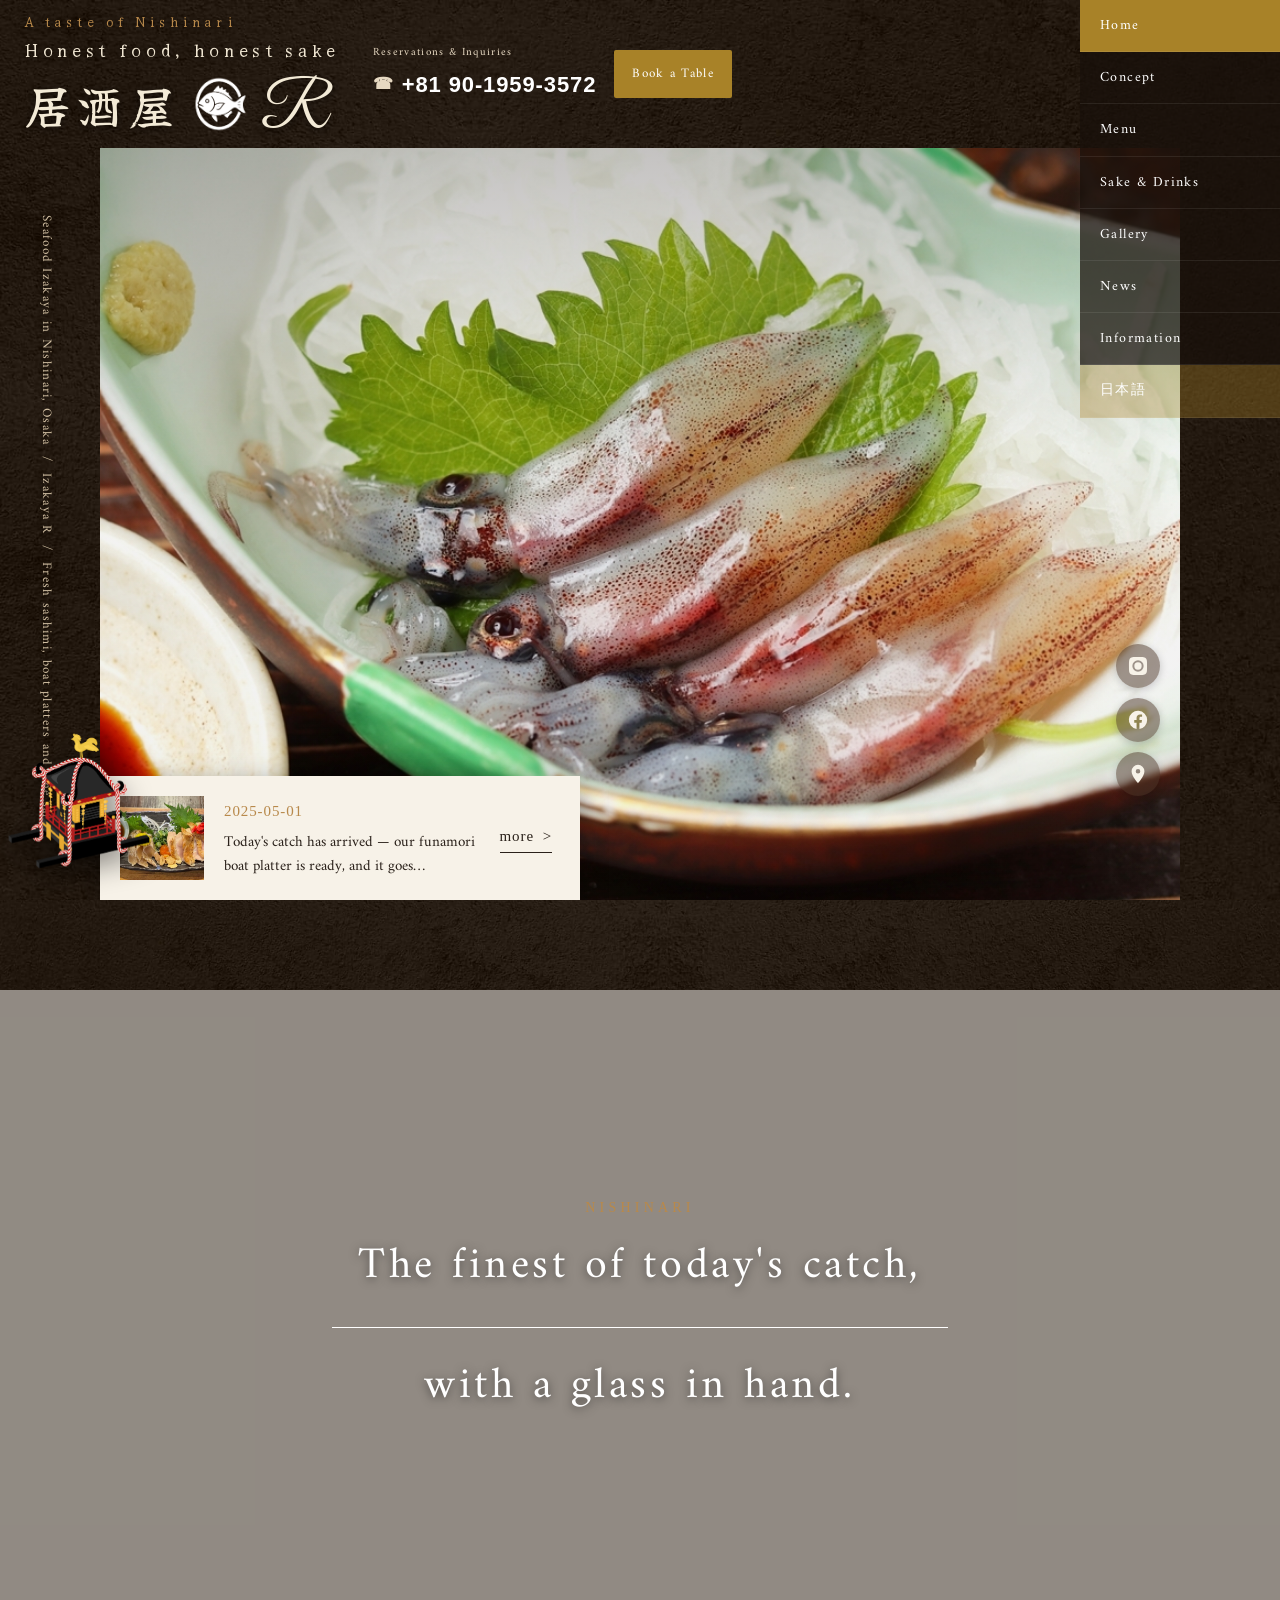
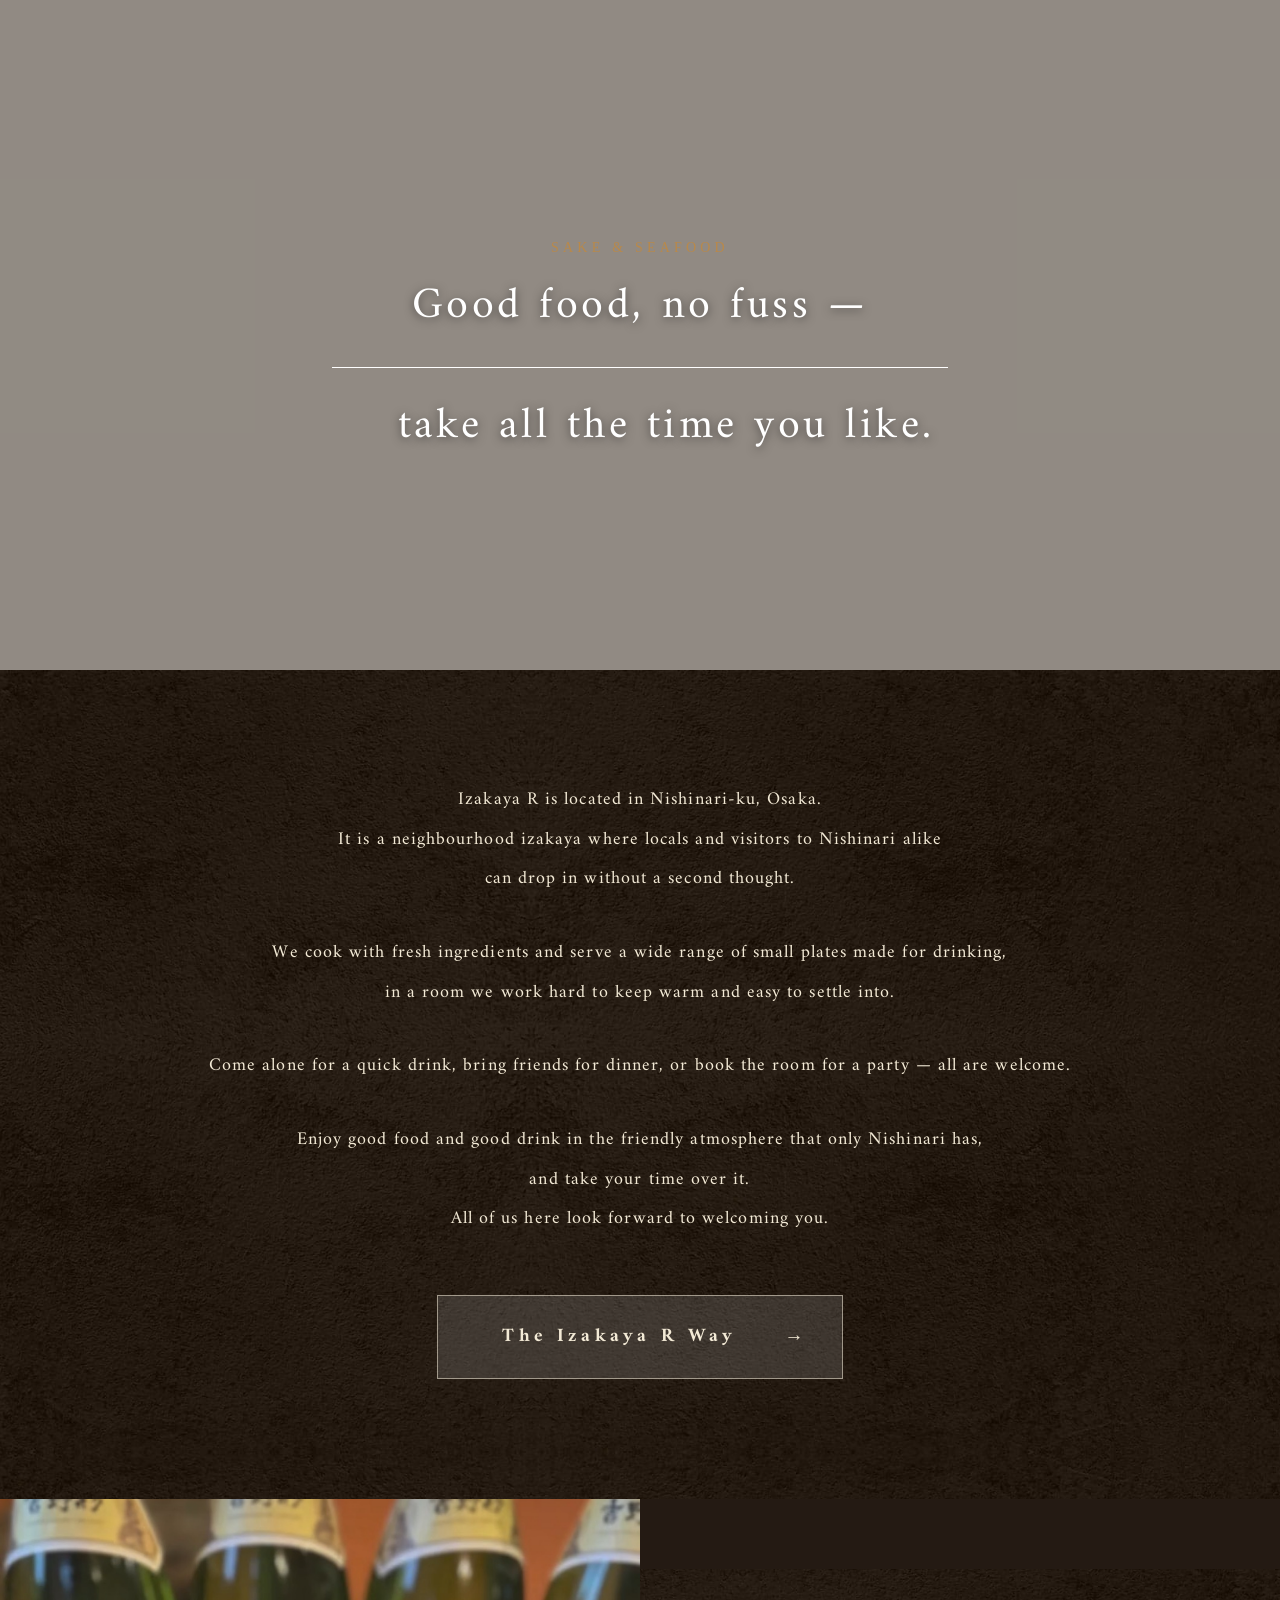
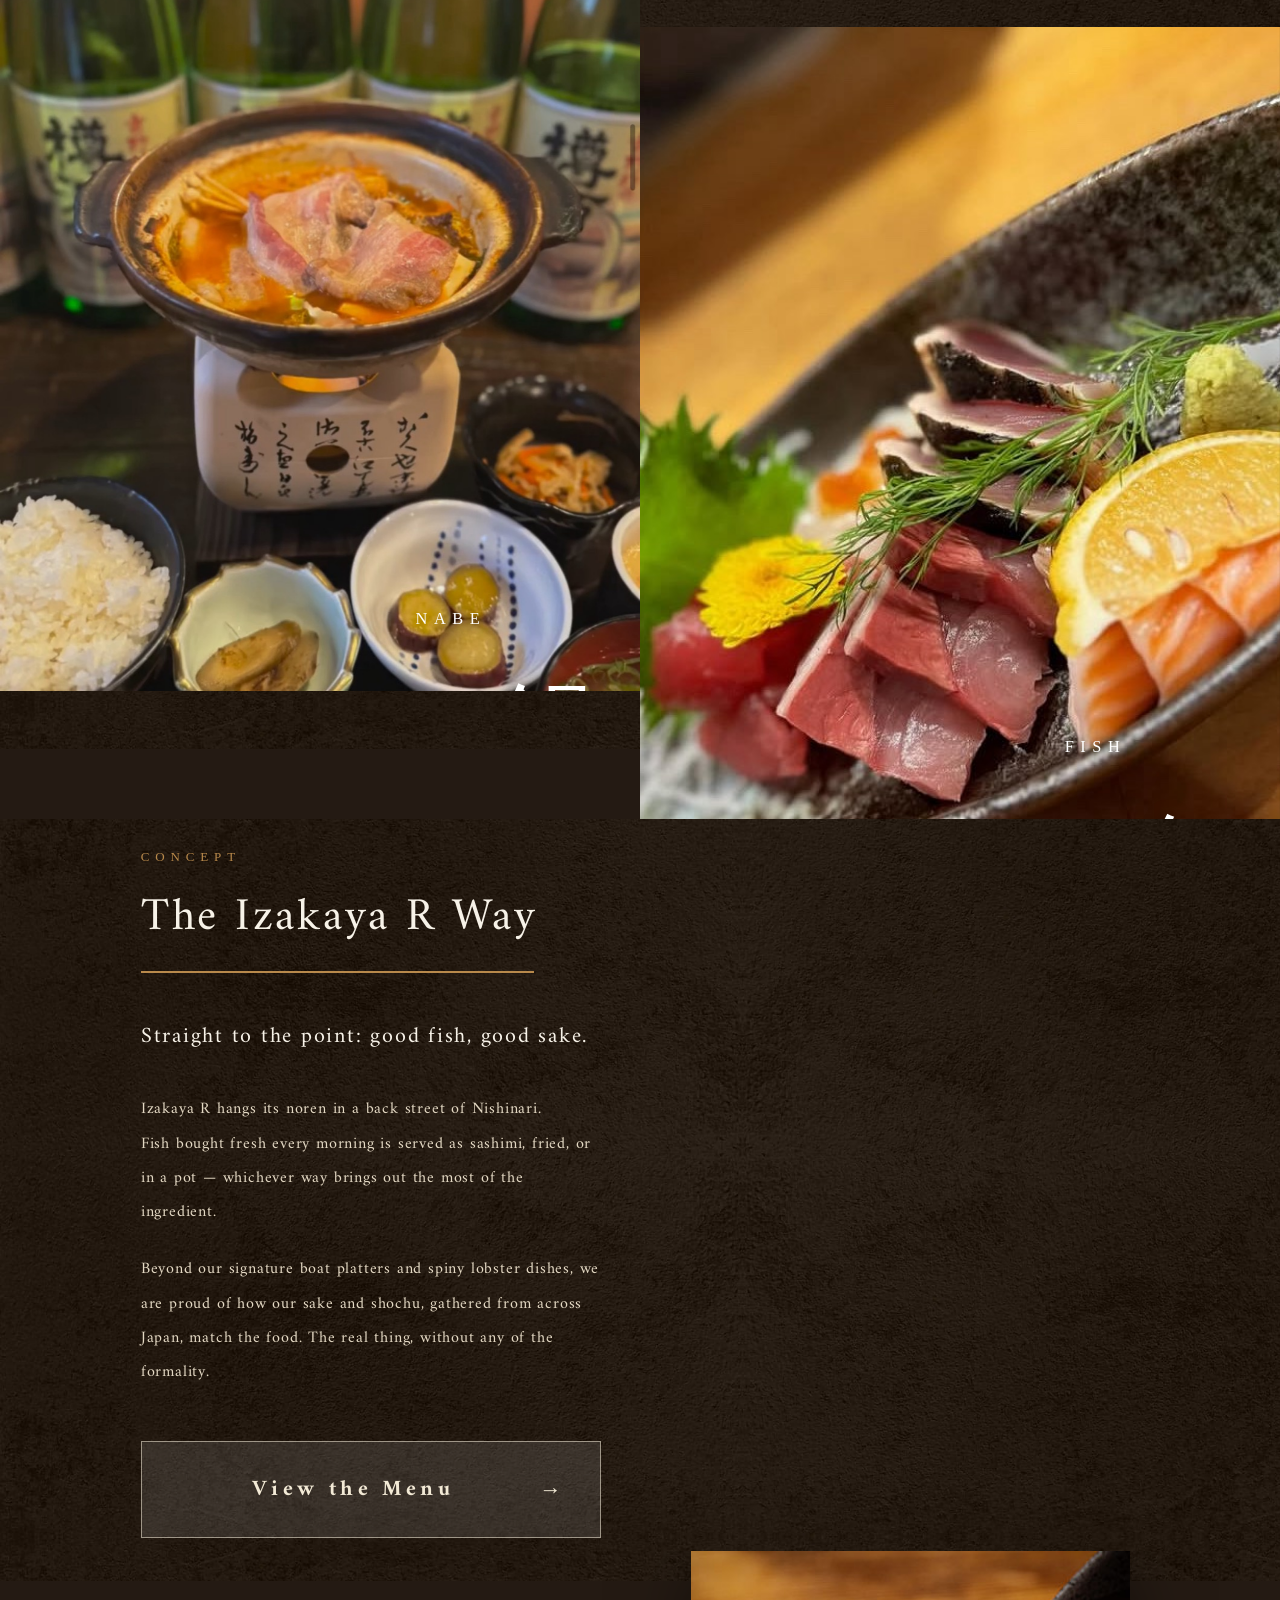
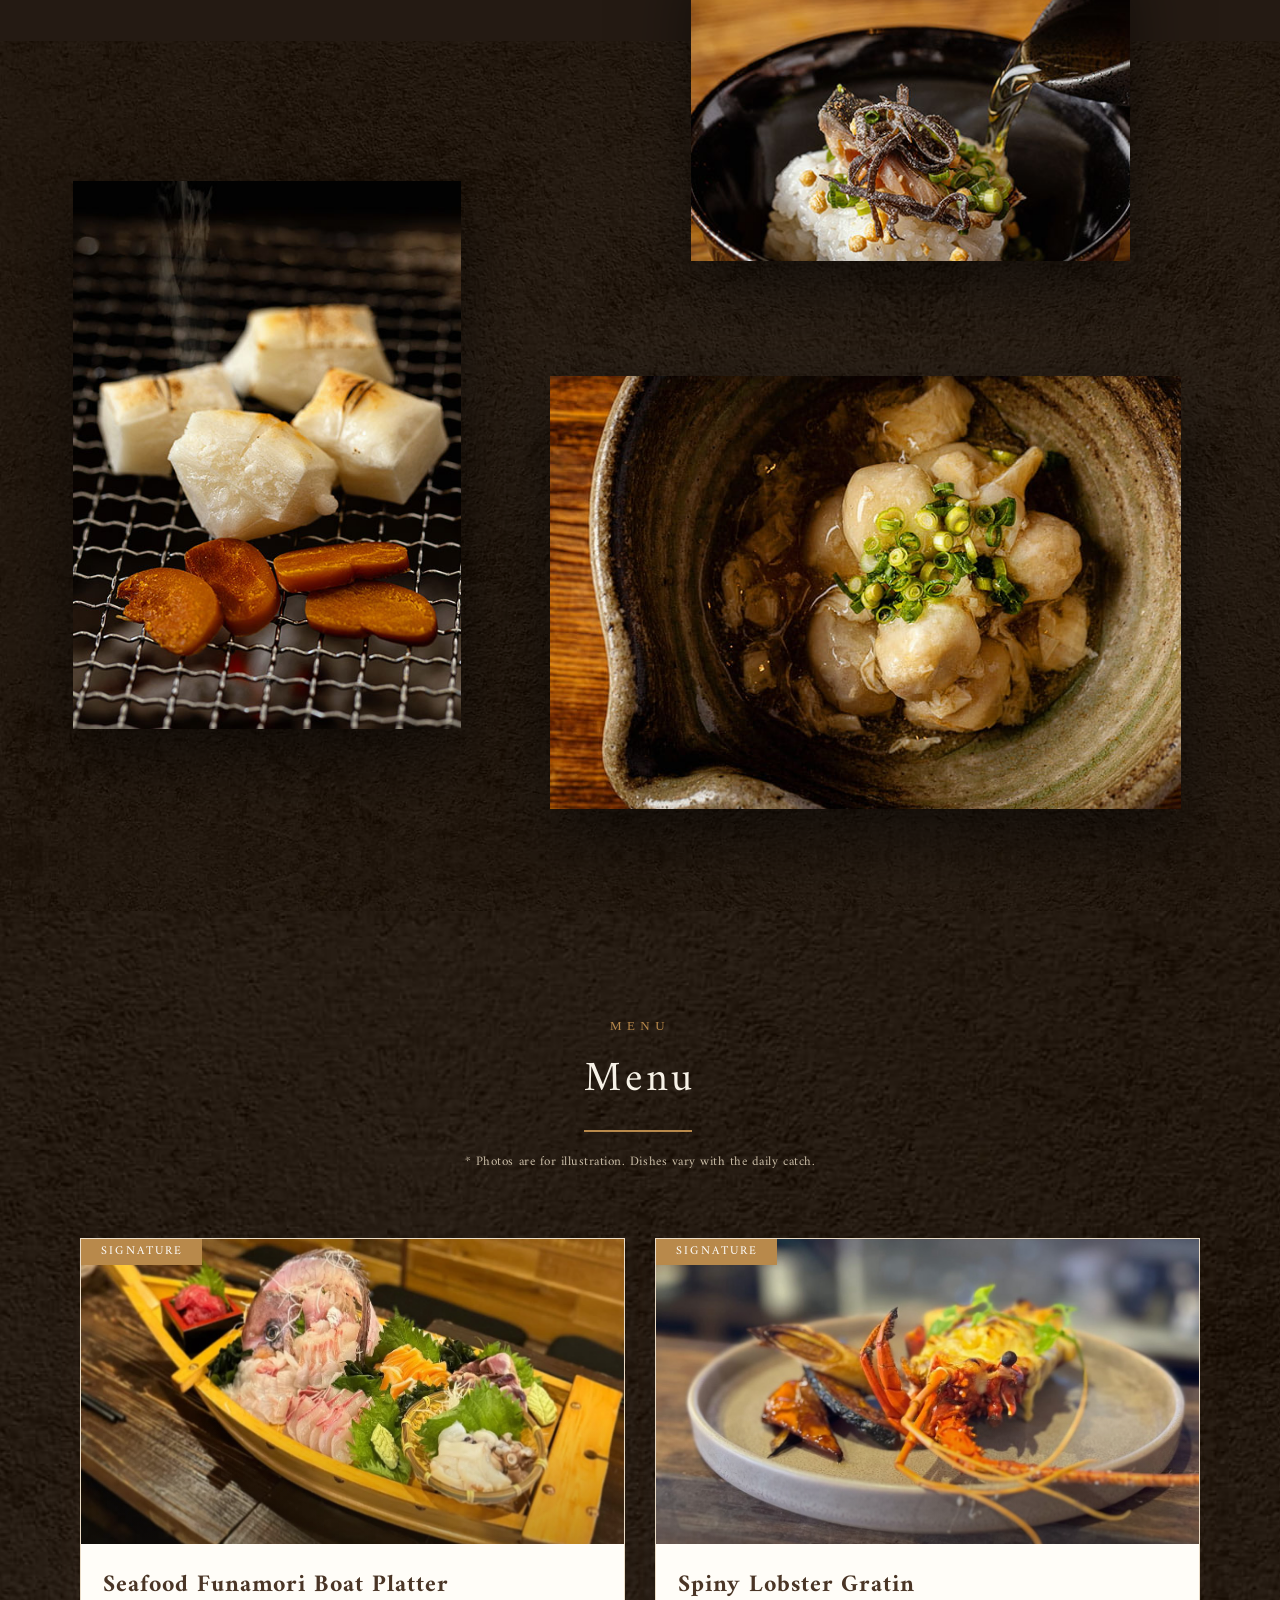
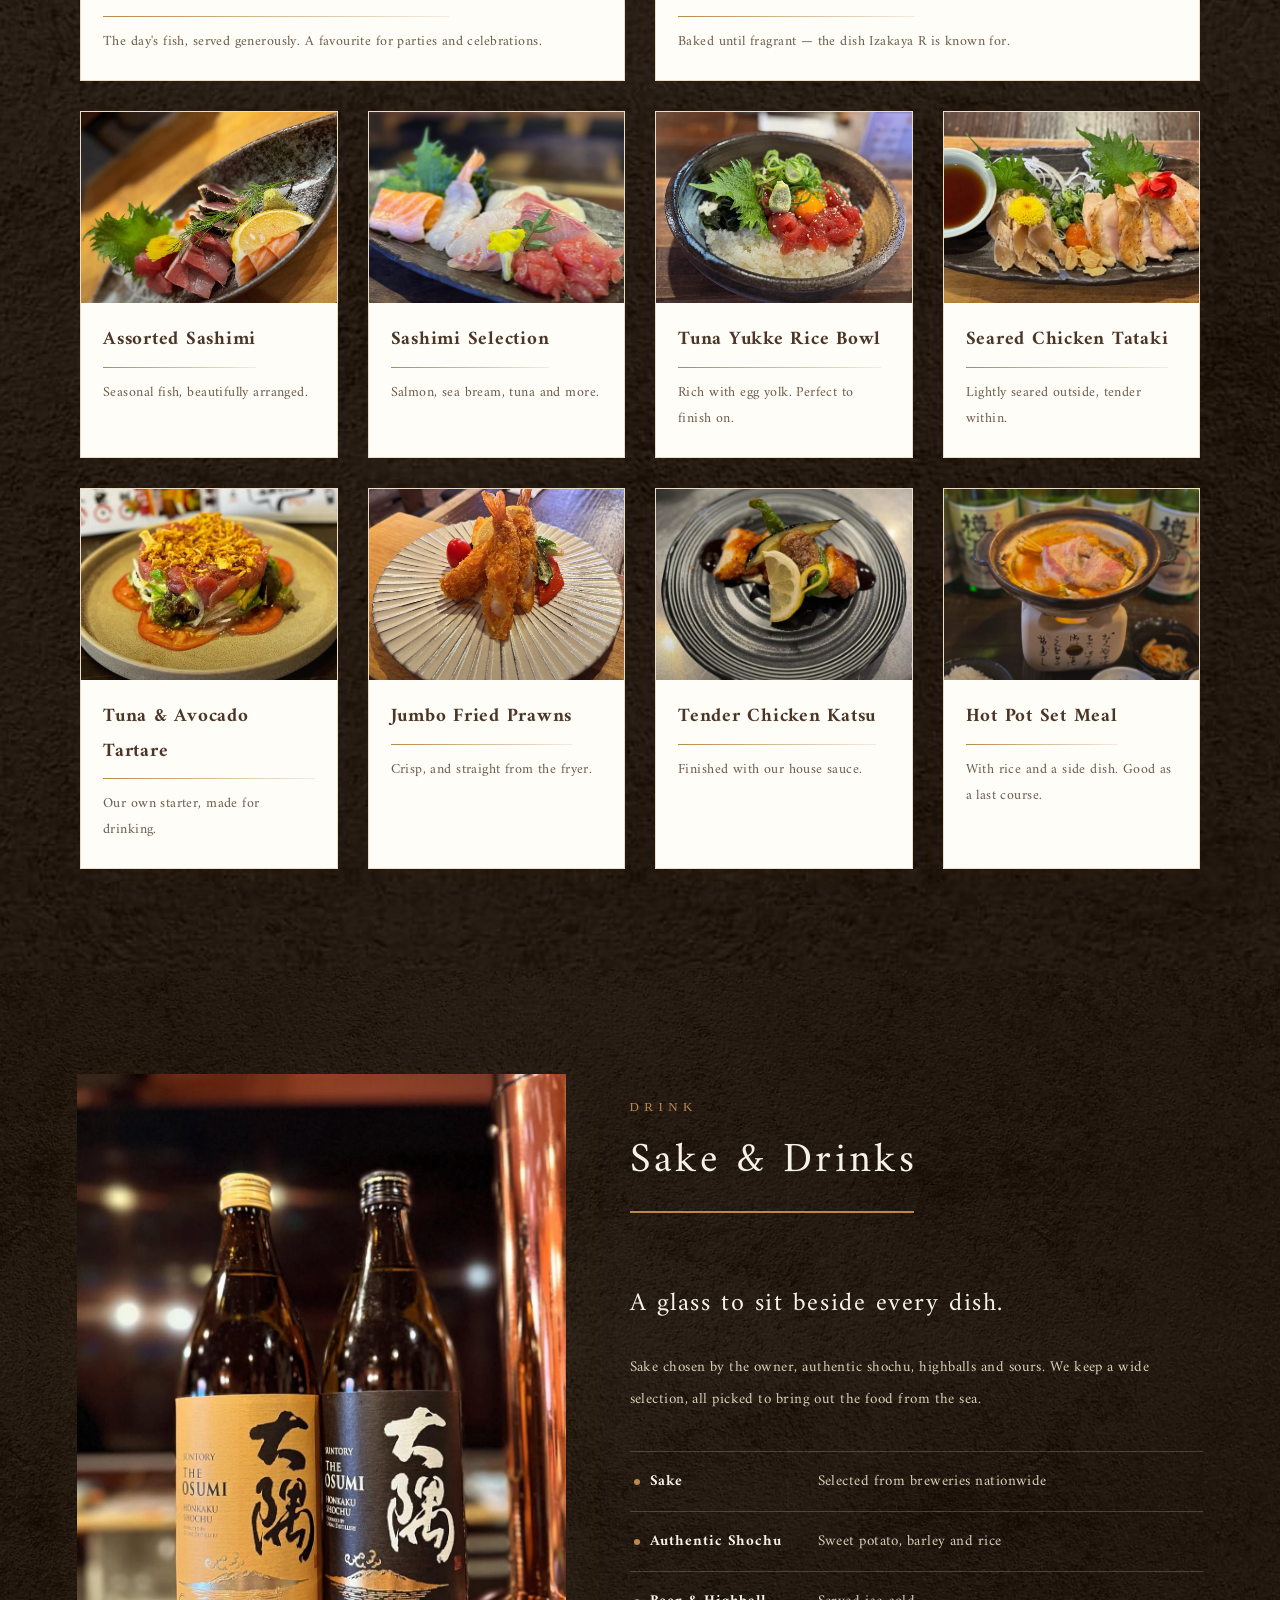
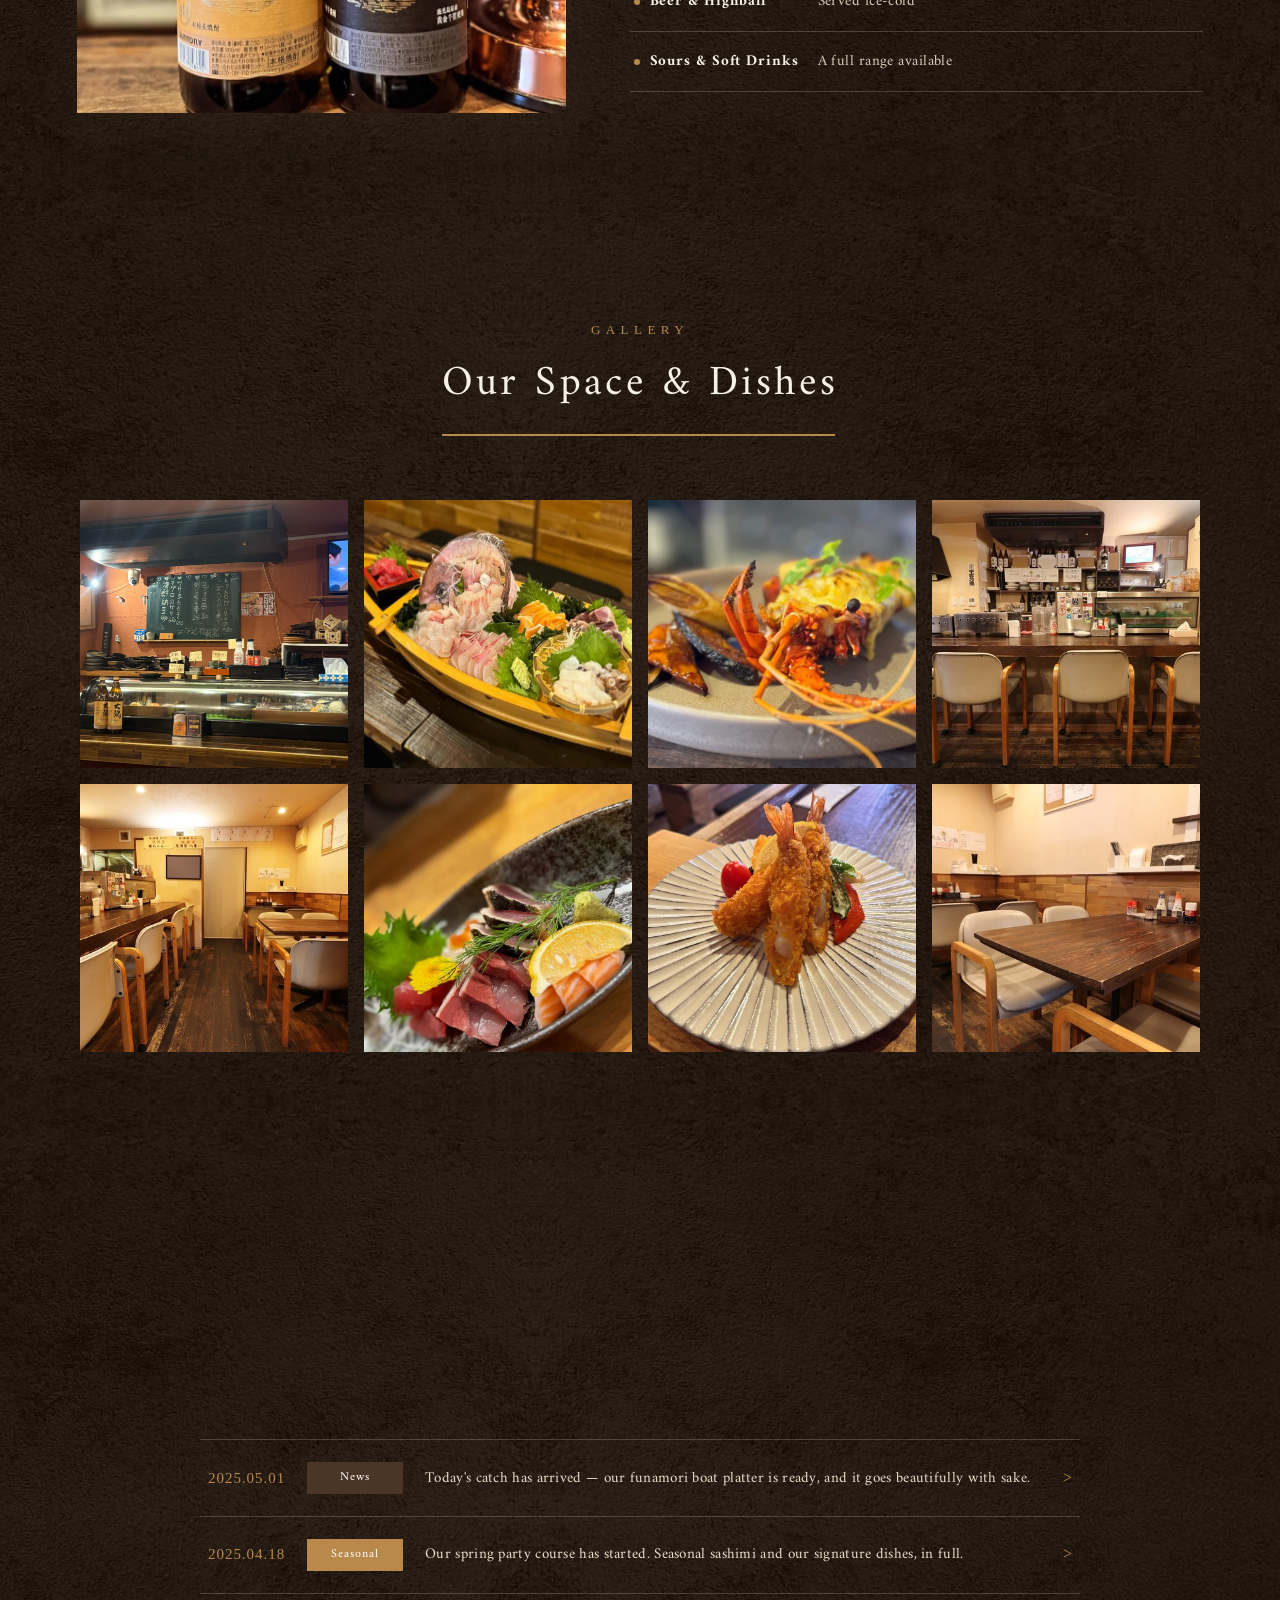
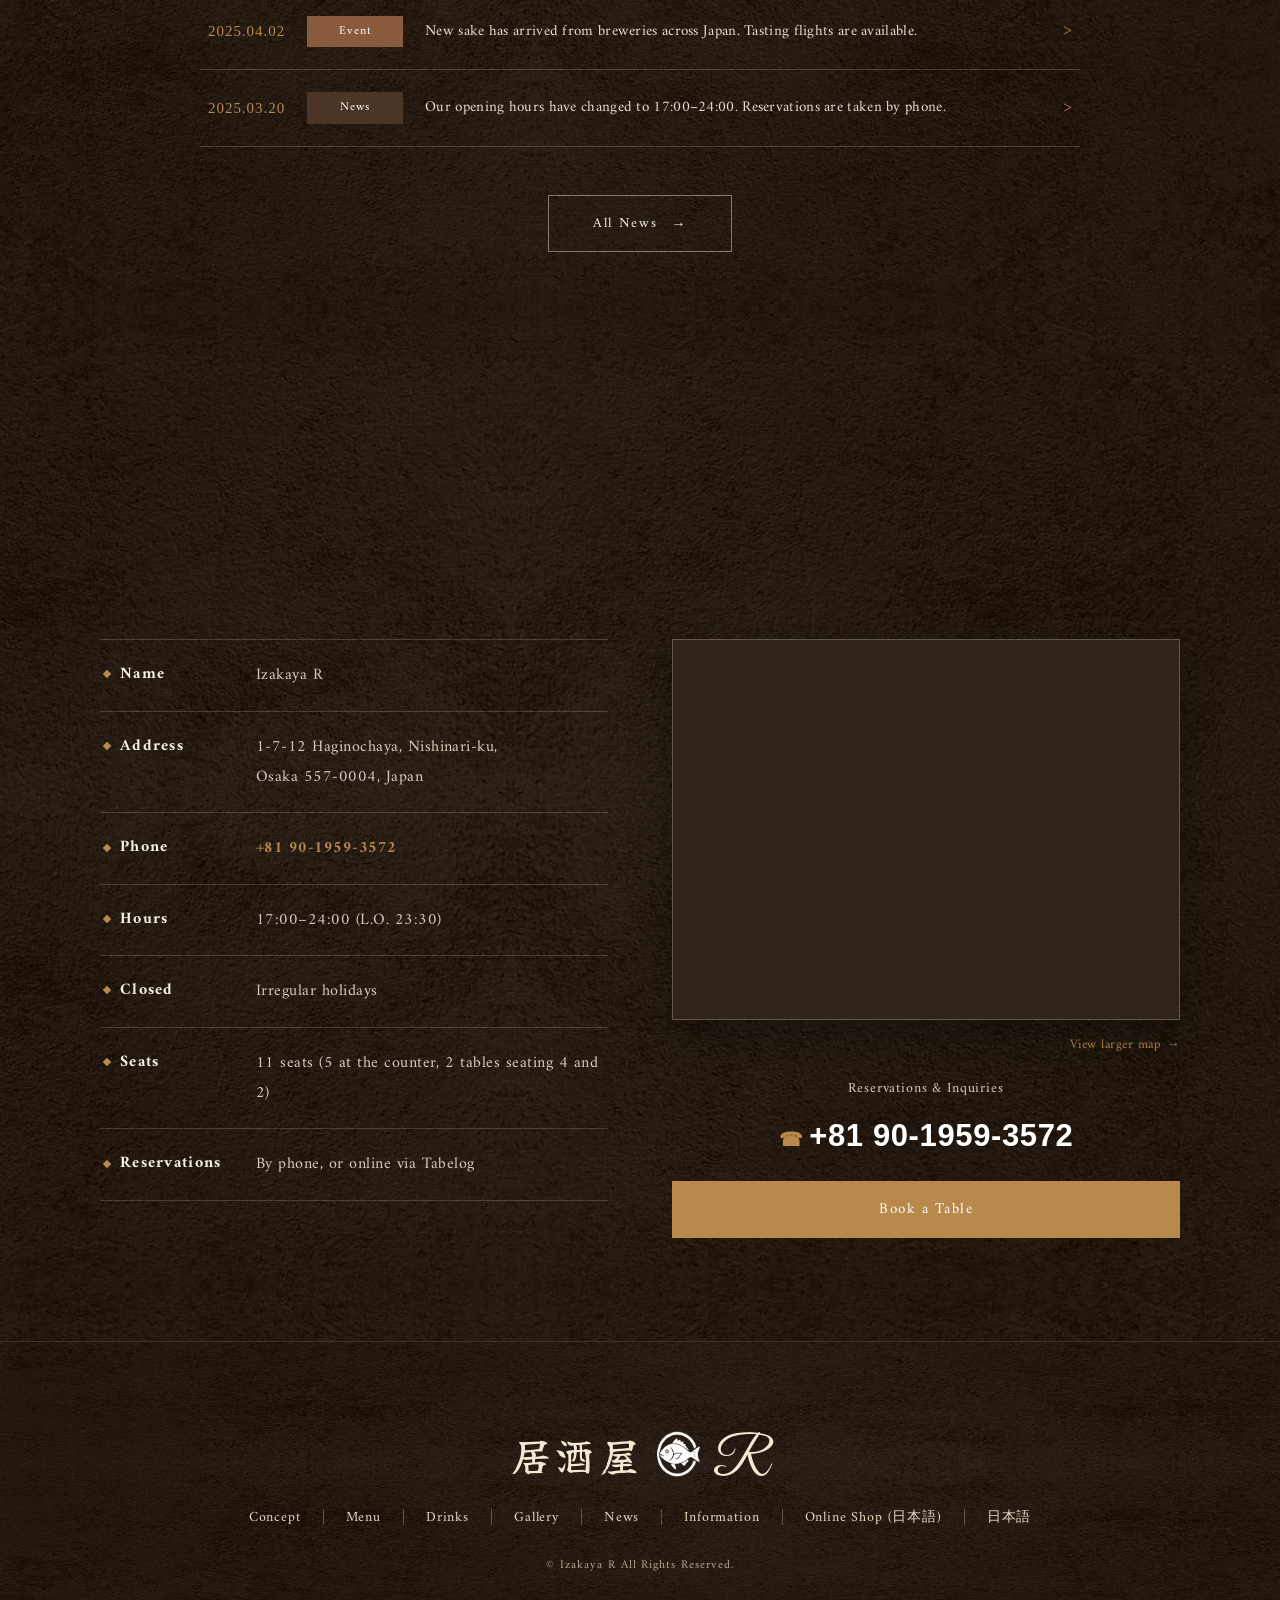
==== commit 1d1cdb54: "メインナビを画面最上部に固定し、言語切替UIを調整 - 縦書きメインナビを画面最上部・右端に配置し、項目の高さを縮小 - ナビ内のEnglish/日本語表記を明示的に縦書きに - ハンバーガーメニュー" ====
--- a/index-en.html
+++ b/index-en.html
@@ -584,6 +584,14 @@
                 </ul>
             </nav>
 
+            <div class="drawer__lang">
+                <span class="drawer__lang-label">LANGUAGE</span>
+                <span class="drawer__lang-btns">
+                    <a href="index.html" hreflang="ja" lang="ja">日本語</a>
+                    <span class="is-current" aria-current="page">English</span>
+                </span>
+            </div>
+
             <div class="drawer__foot">
                 <p class="drawer__logo">
                     <a href="#top" aria-label="Izakaya R">
--- a/assets/css/style.css
+++ b/assets/css/style.css
@@ -318,11 +318,11 @@
 .fv-subnav li + li { border-left: 1px solid rgba(255,255,255,.4); }
 .fv-subnav a { color: #fff; font-size: 14px; letter-spacing: .04em; white-space: nowrap; }
 
-/* --- 縦書きメインナビ（右から80pxの位置） --- */
+/* --- 縦書きメインナビ（画面最上部・右端） --- */
 .fv-nav {
     position: absolute;
-    top: 118px;
-    right: 50px;
+    top: 0;
+    right: 0;
     z-index: 6;
 }
 .fv-nav ul { display: flex; }
@@ -331,7 +331,7 @@
     align-items: flex-start;
     justify-content: center;
     writing-mode: vertical-rl;
-    height: 258px;
+    height: 180px;
     padding: 20px 12px;
     background: rgba(24,16,10,.72);
     color: #fff;
@@ -451,8 +451,8 @@
     .fv-contact__label { font-size: 11px; }
     .fv-reserve a { padding: 12px 18px; font-size: 13px; }
     .fv-subnav { display: none; }              /* 901〜1400では省略して窮屈さ・見切れを解消（英語はfv-navから） */
-    .fv-nav { top: 148px; right: 24px; }
-    .fv-nav a { height: 300px; font-size: 14px; padding: 16px 9px; }
+    .fv-nav { top: 0; right: 0; }
+    .fv-nav a { height: 220px; font-size: 14px; padding: 16px 9px; }
 }
 
 @media (max-width: 900px) {
@@ -1343,6 +1343,44 @@
 }
 .drawer__nav a:hover { color: var(--gold); opacity: 1; }
 
+/* 言語切り替え（日本語 / English） */
+.drawer__lang {
+    display: flex;
+    align-items: center;
+    gap: 14px;
+    margin-top: 22px;
+}
+.drawer__lang-label {
+    font-family: var(--font-en);
+    font-size: 11px;
+    letter-spacing: .18em;
+    color: rgba(42,33,26,.55);
+}
+.drawer__lang-btns {
+    display: flex;
+    border: 1px solid rgba(42,33,26,.25);
+    border-radius: 999px;
+    overflow: hidden;
+}
+.drawer__lang-btns > * {
+    padding: 7px 18px;
+    font-size: 13px;
+    letter-spacing: .06em;
+    line-height: 1;
+    white-space: nowrap;
+}
+.drawer__lang-btns > * + * { border-left: 1px solid rgba(42,33,26,.25); }
+.drawer__lang-btns a:hover {
+    background: rgba(184,137,75,.15);
+    color: var(--ink);
+    opacity: 1;
+}
+/* いま表示している言語 */
+.drawer__lang-btns .is-current {
+    background: var(--gold);
+    color: #fff;
+}
+
 /* フッター：ロゴ＋連絡先 */
 .drawer__foot {
     display: flex;
@@ -1443,6 +1481,21 @@
         font-family: var(--font-en);
         font-size: 18px;
         color: var(--gold);
+    }
+
+    /* 言語切り替え：ナビの下で全幅に広げ、指で押しやすいサイズに */
+    .drawer__lang {
+        flex-direction: column;
+        align-items: stretch;
+        gap: 8px;
+        margin-top: 18px;
+    }
+    .drawer__lang-label { text-align: center; }
+    .drawer__lang-btns > * {
+        flex: 1;
+        padding: 12px 10px;
+        text-align: center;
+        font-size: 14px;
     }
 
     /* 連絡先：縦積みで中央に */
@@ -2196,15 +2249,21 @@
     letter-spacing: .12em;
 }
 .fv-subnav .lang-switch a,
+.drawer__sub .lang-switch a,
 .footer-nav .lang-switch a {
     color: var(--gold);
 }
 .fv-subnav .lang-switch a:hover,
+.drawer__sub .lang-switch a:hover,
 .footer-nav .lang-switch a:hover {
     opacity: 1;
     text-decoration: underline;
 }
-.fv-nav .lang-switch a { background: rgba(168,130,40,.35); }
+.fv-nav .lang-switch a {
+    background: rgba(168,130,40,.35);
+    text-orientation: upright;
+    letter-spacing: 0;
+}
 .fv-nav .lang-switch a:hover,
 .fv-nav .lang-switch a.is-active { background: var(--gold); }
 
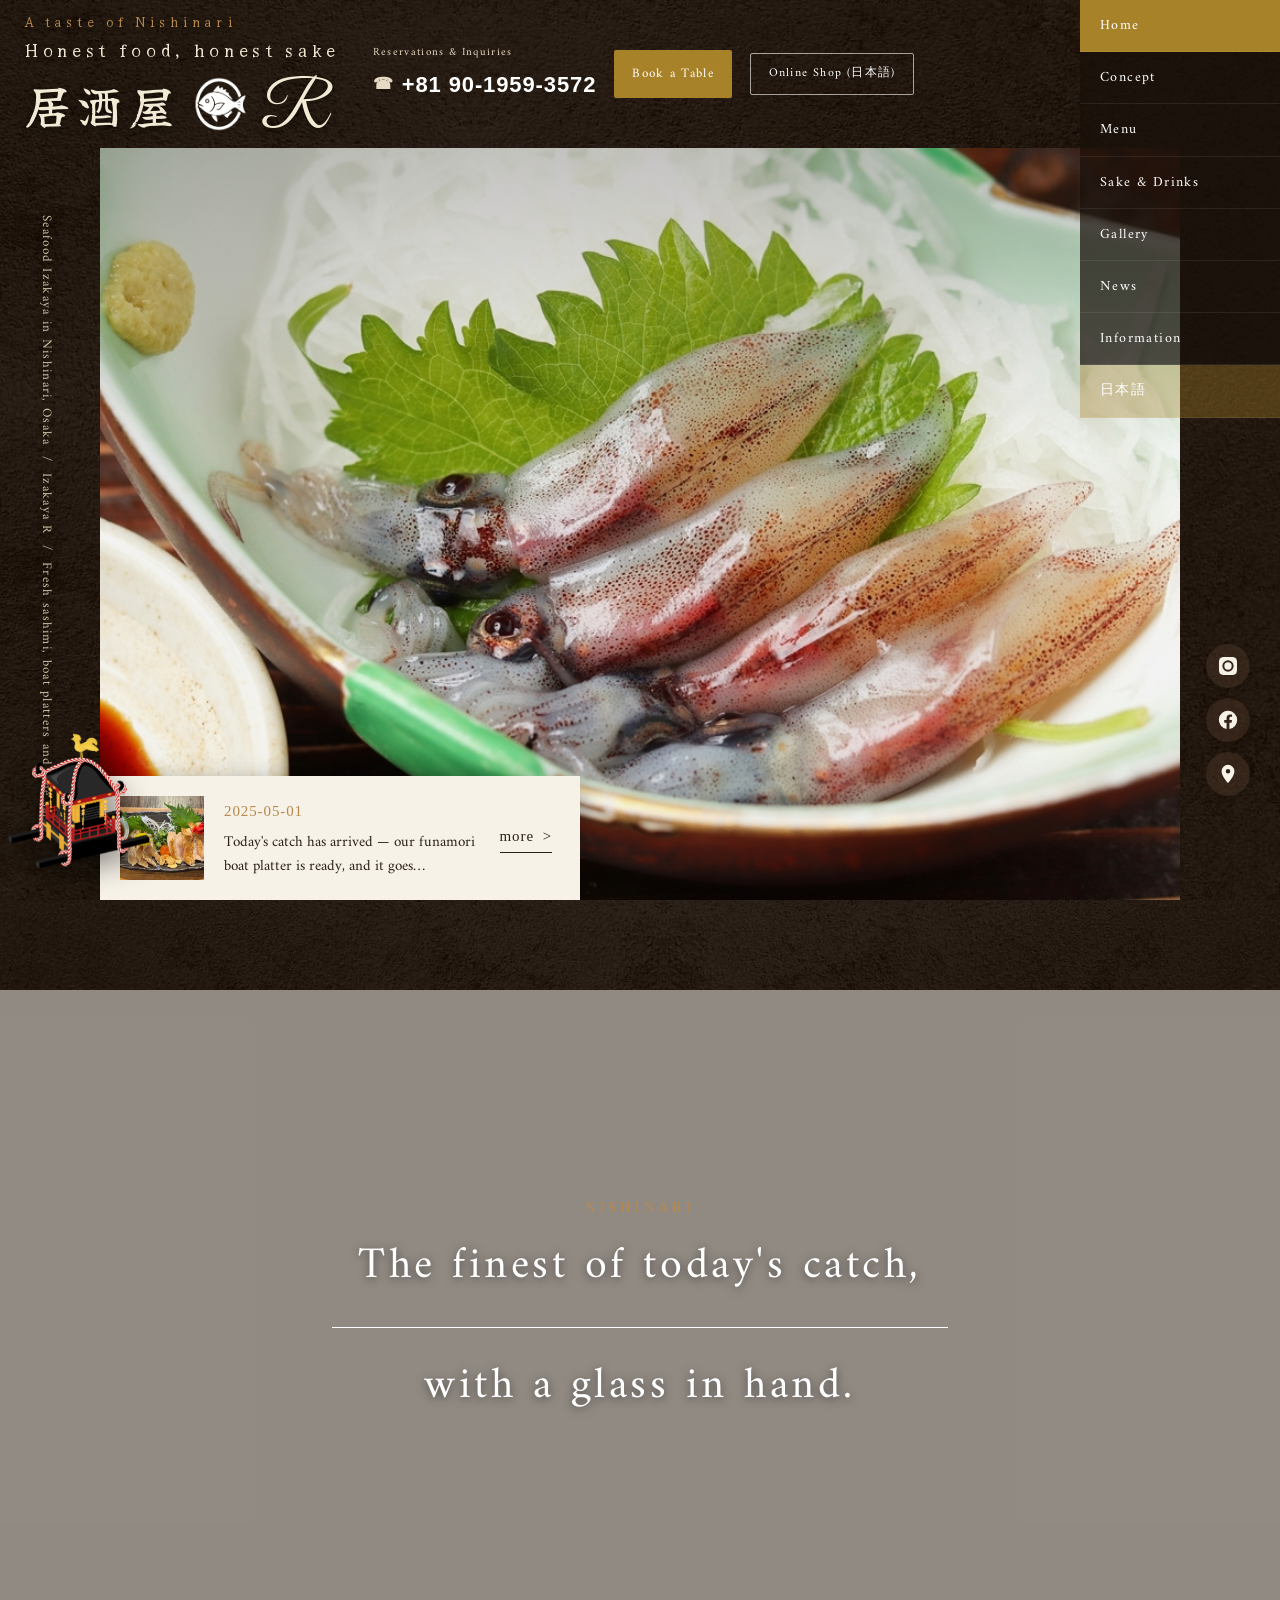
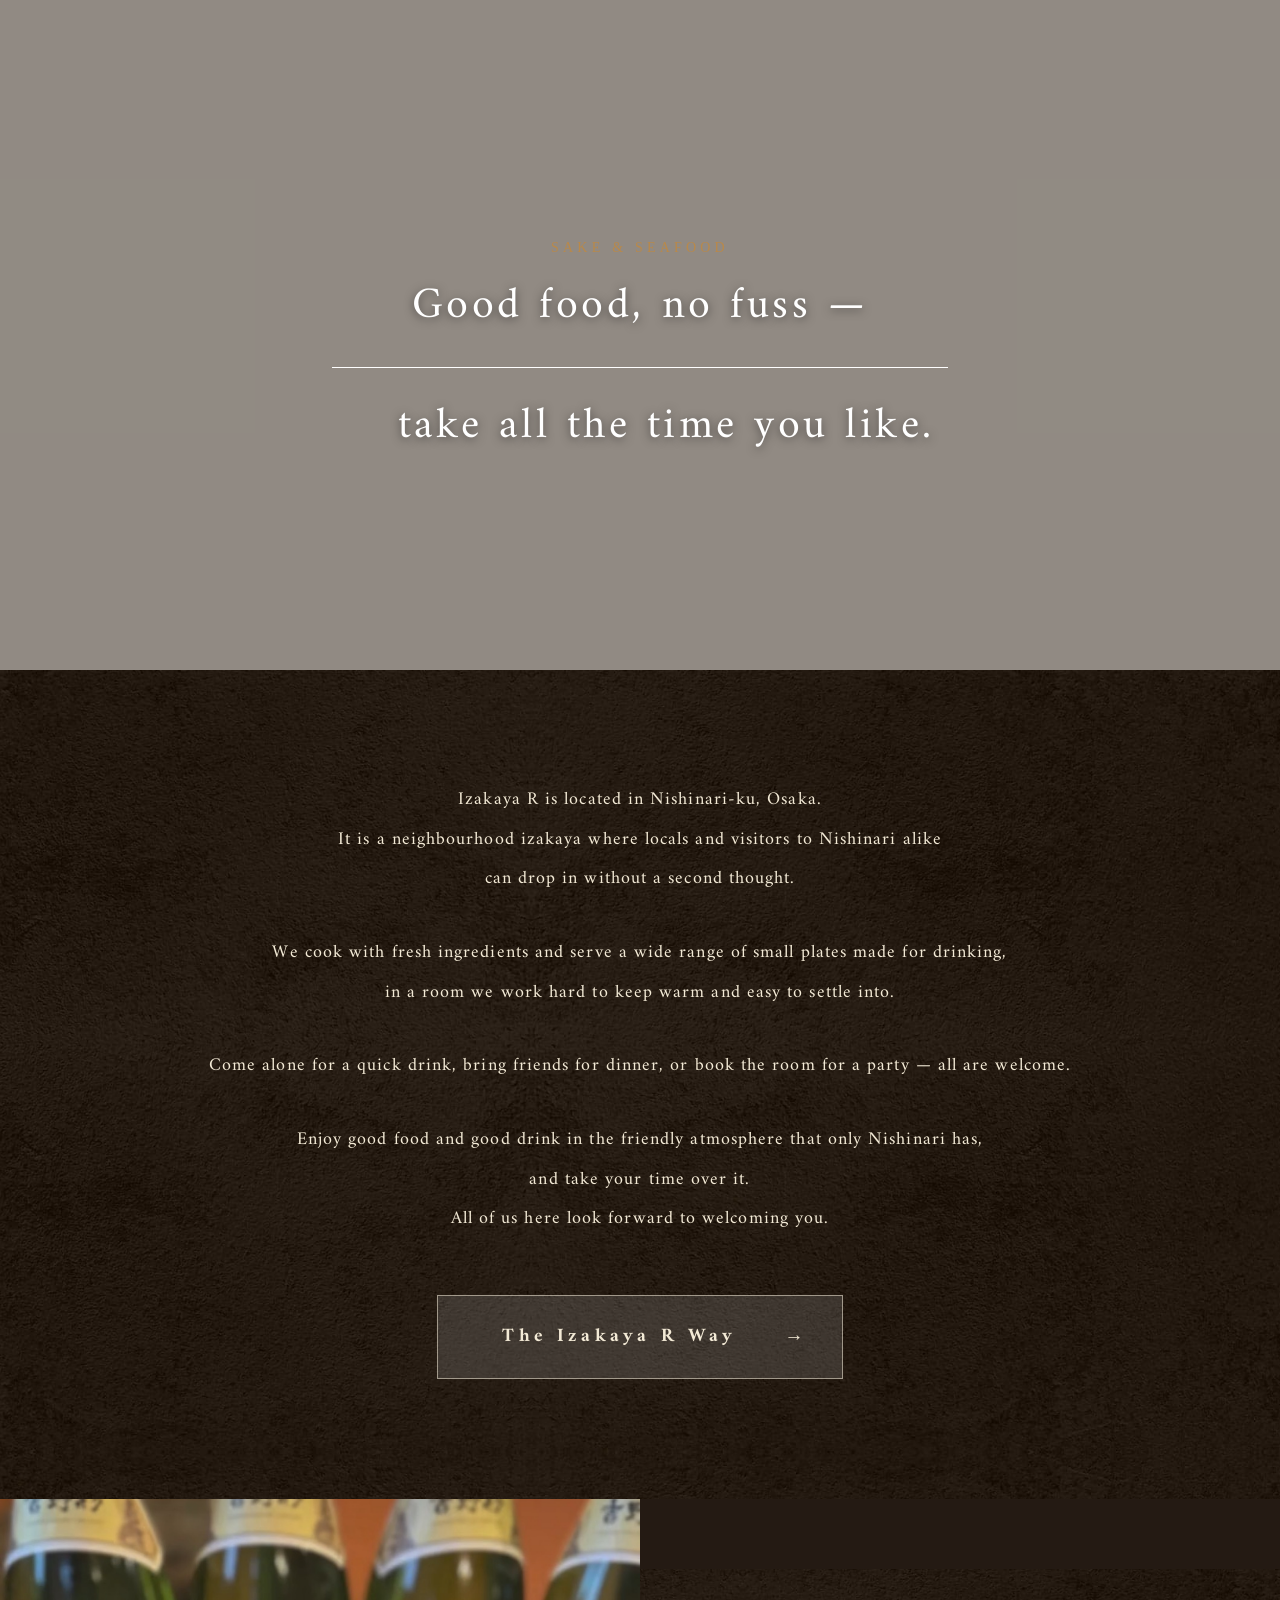
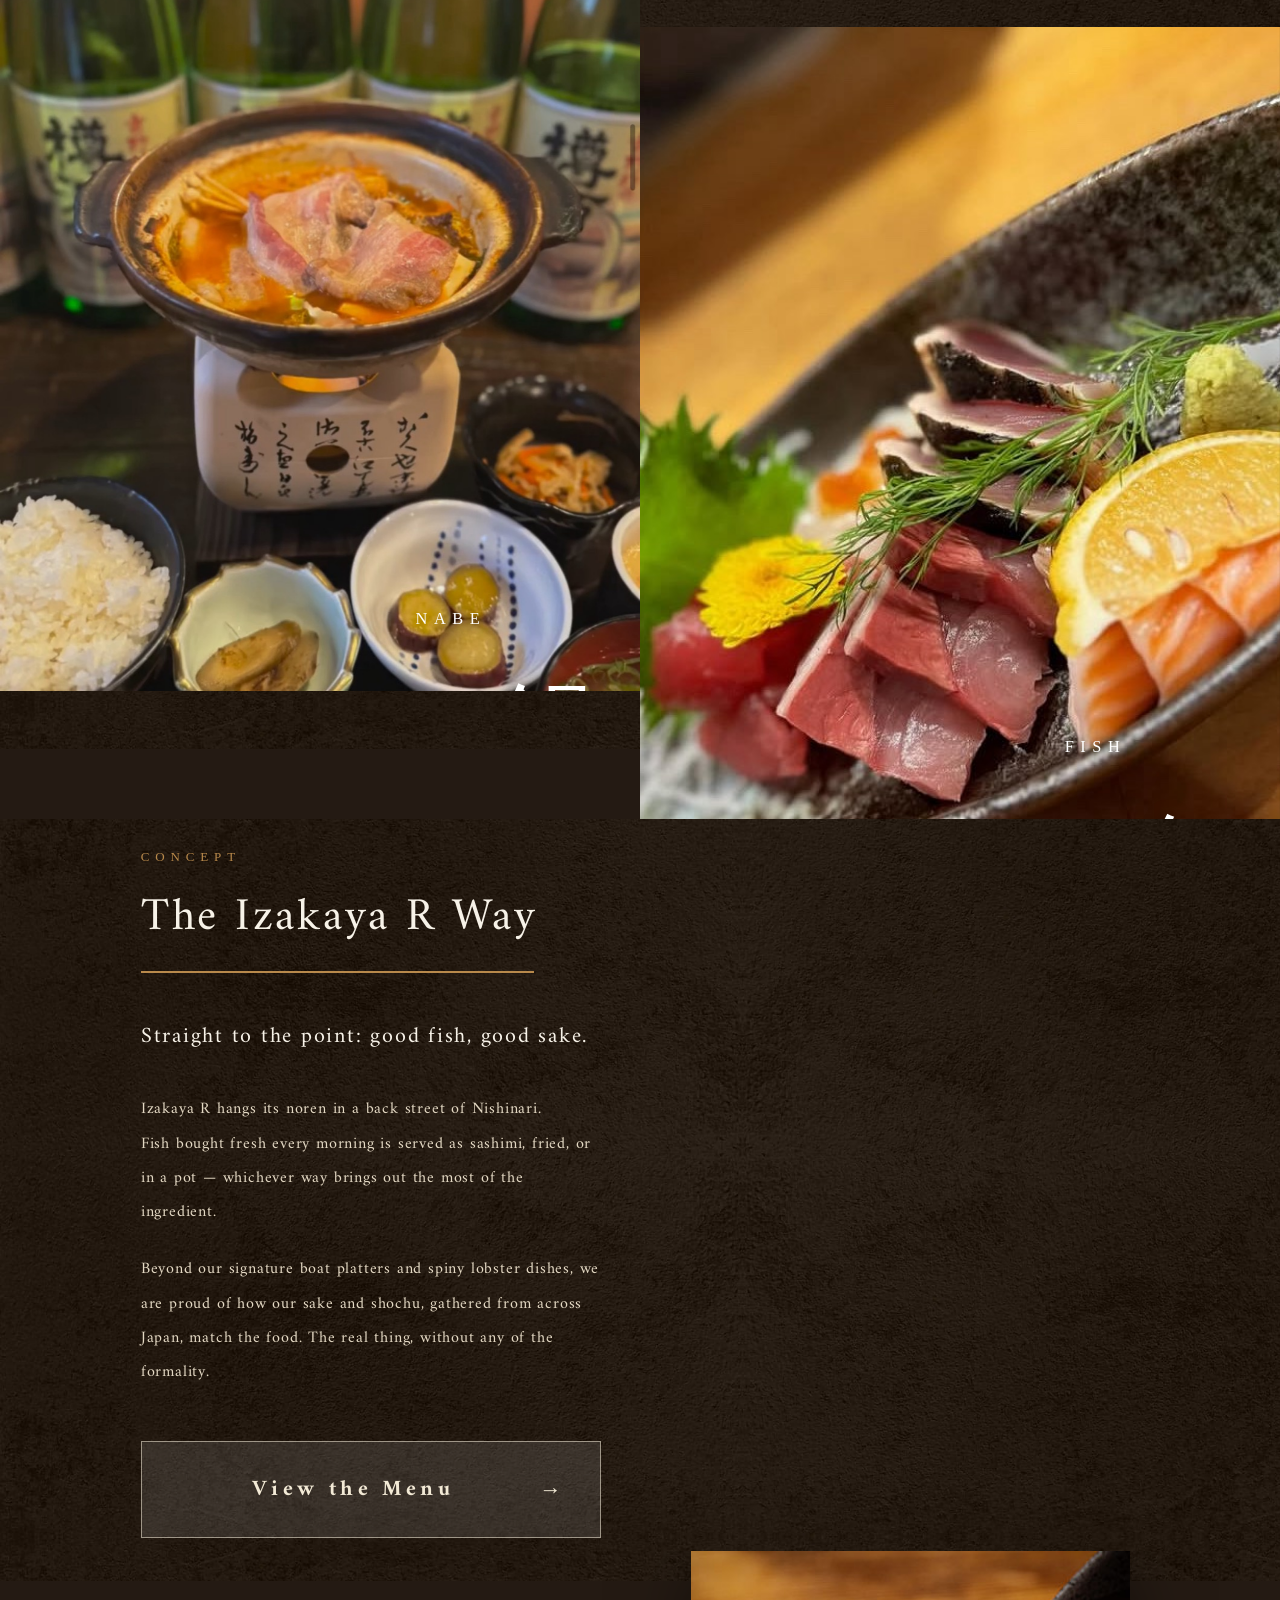
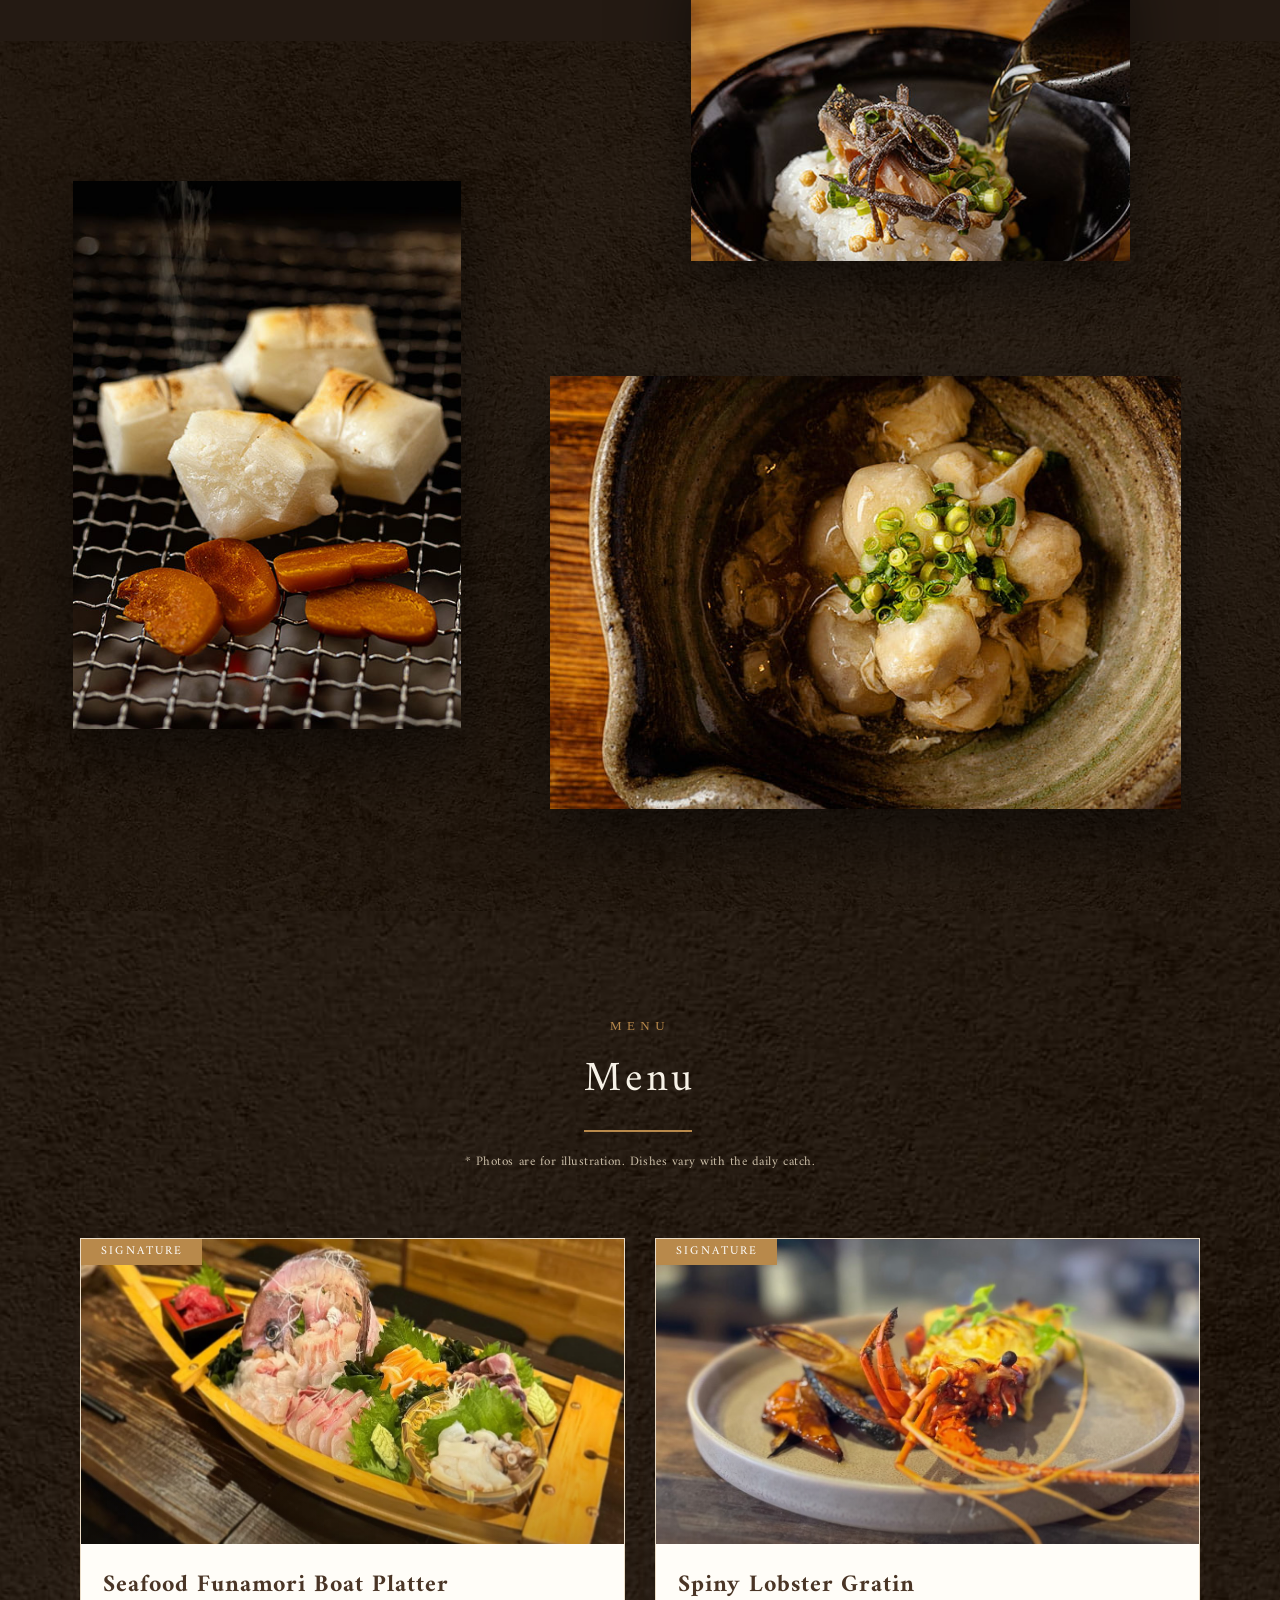
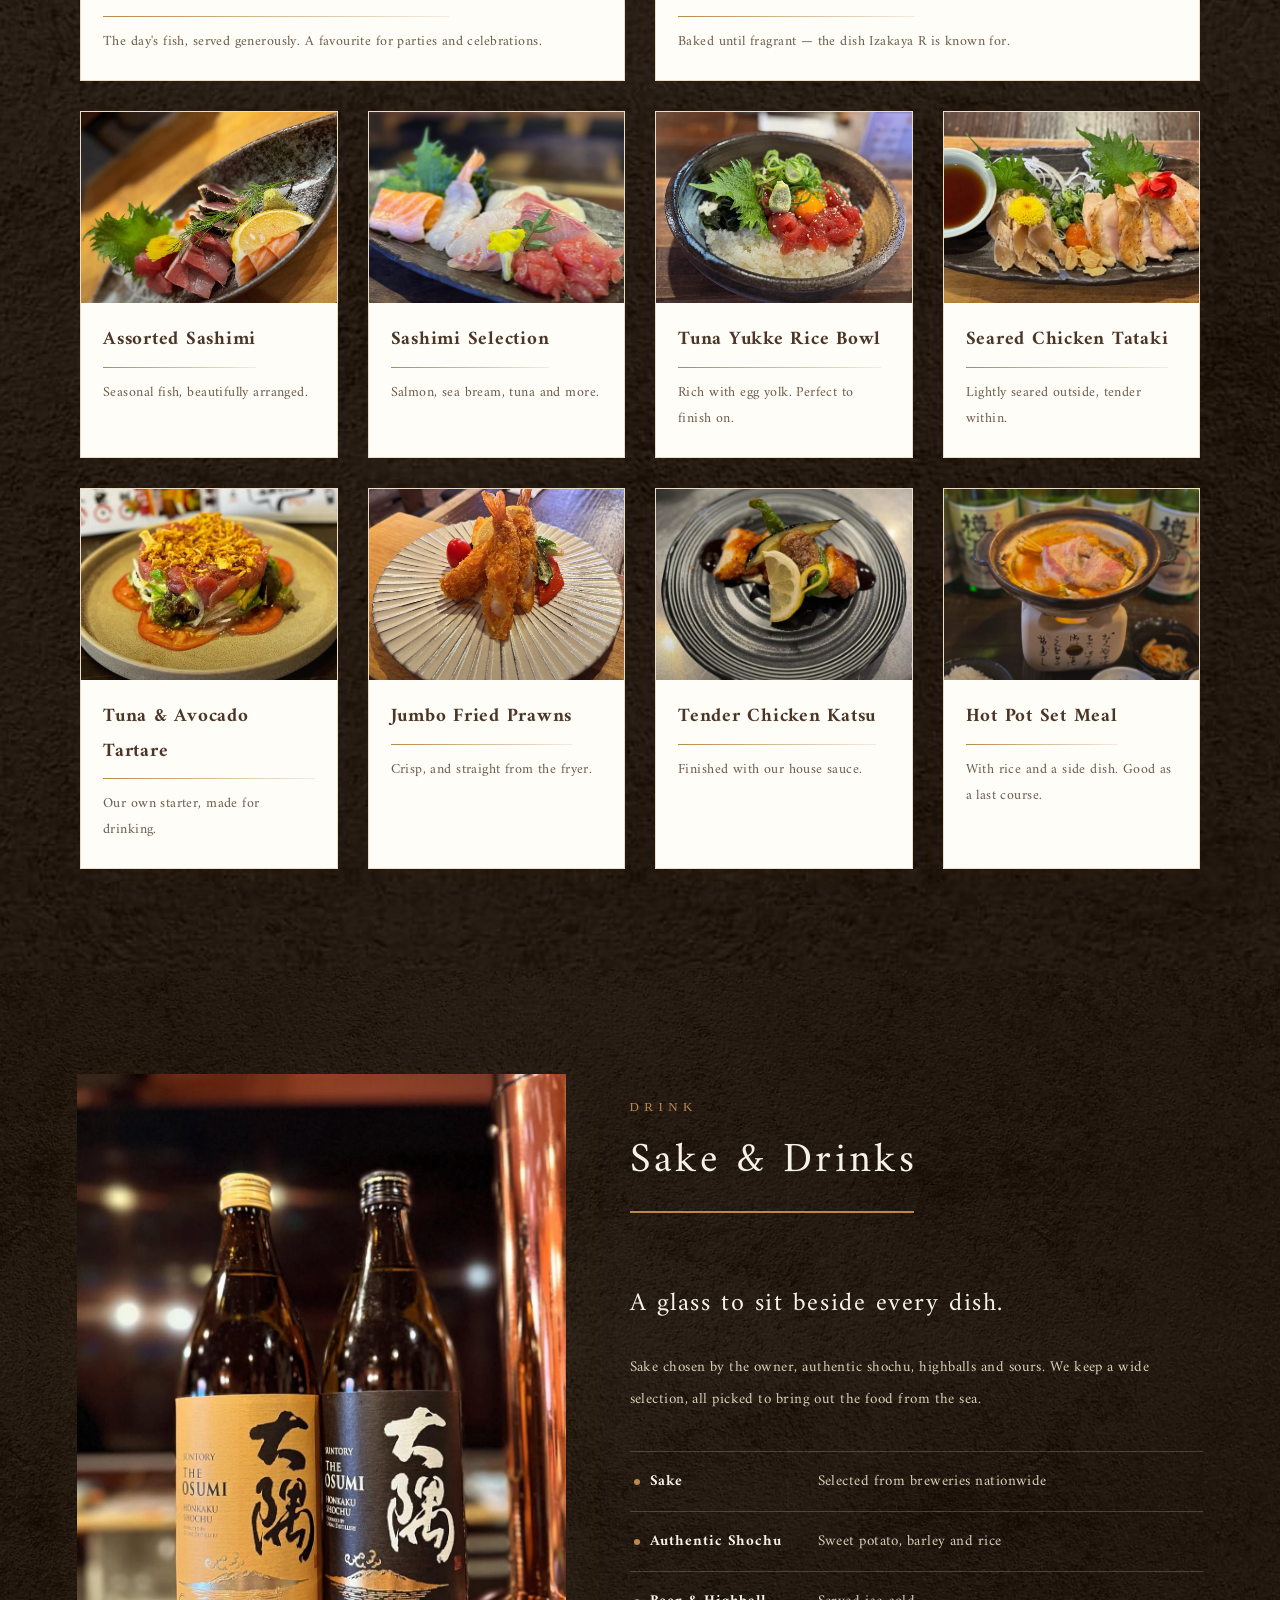
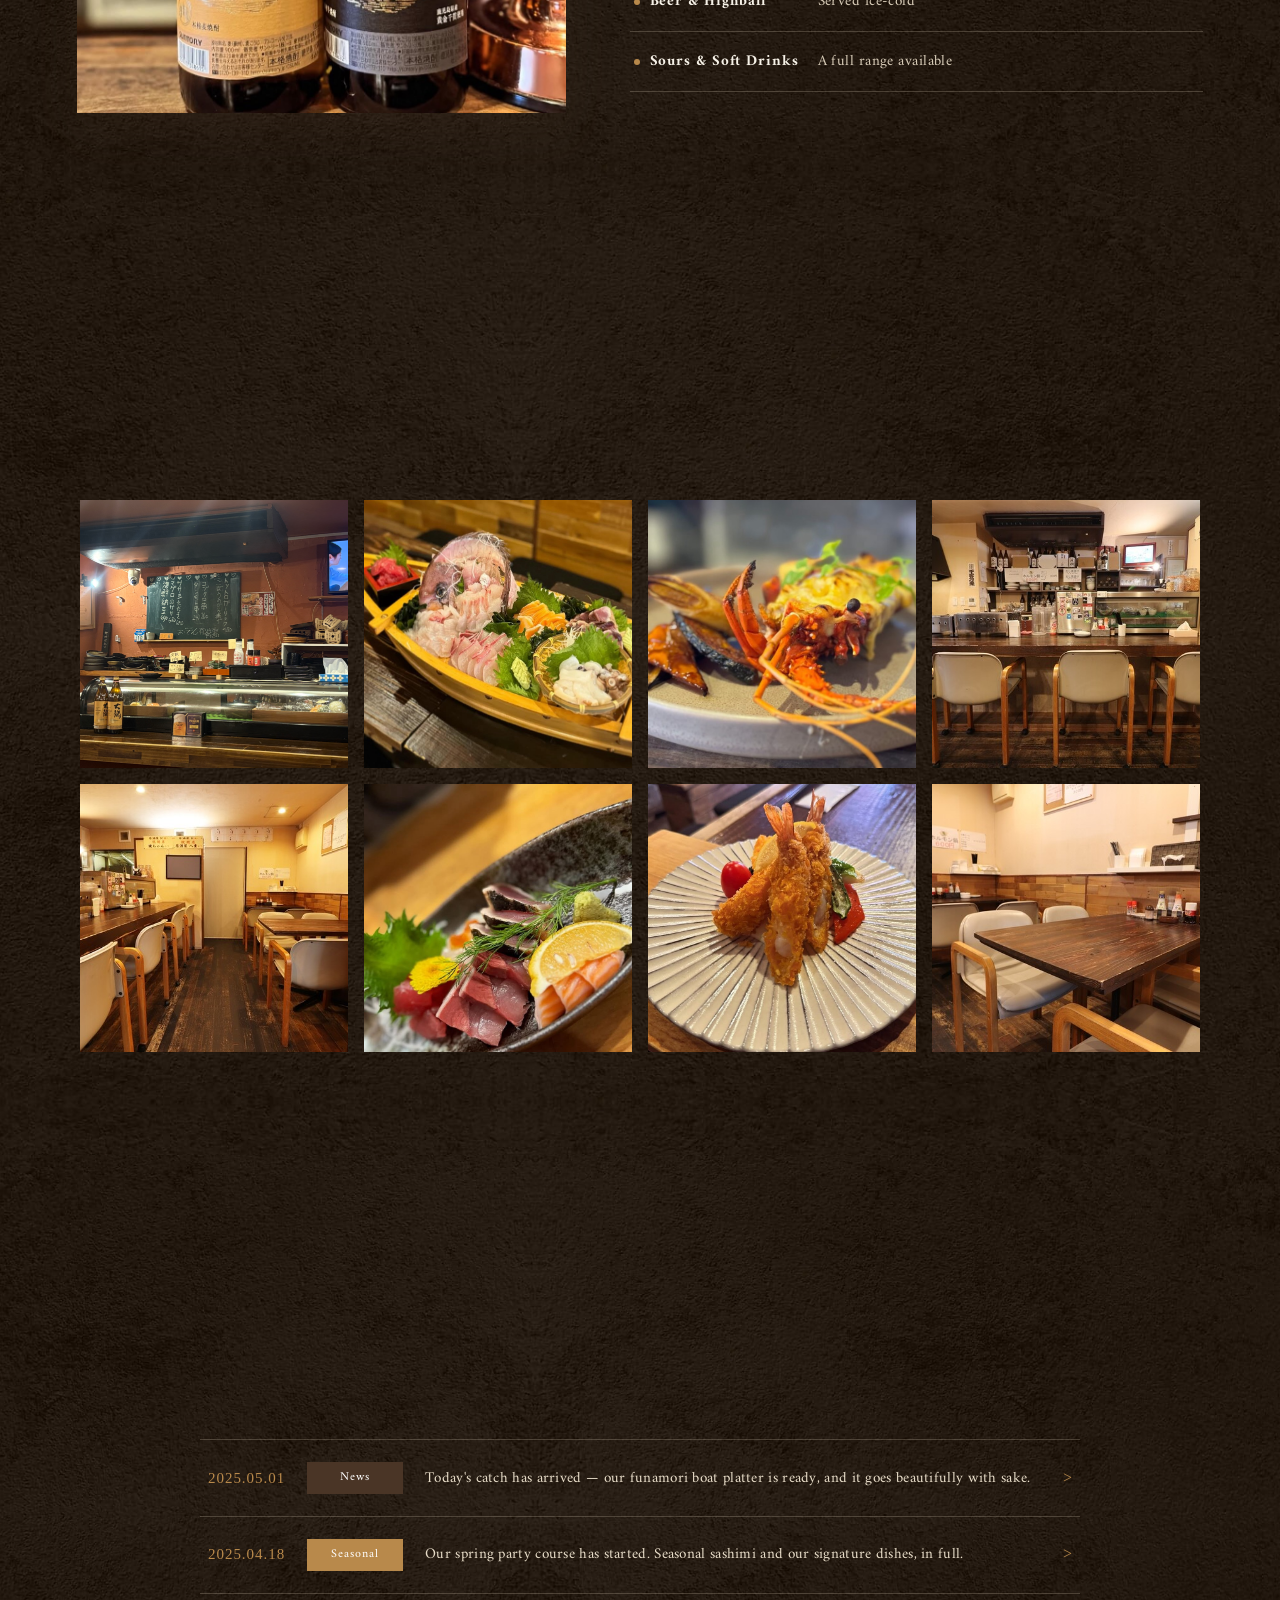
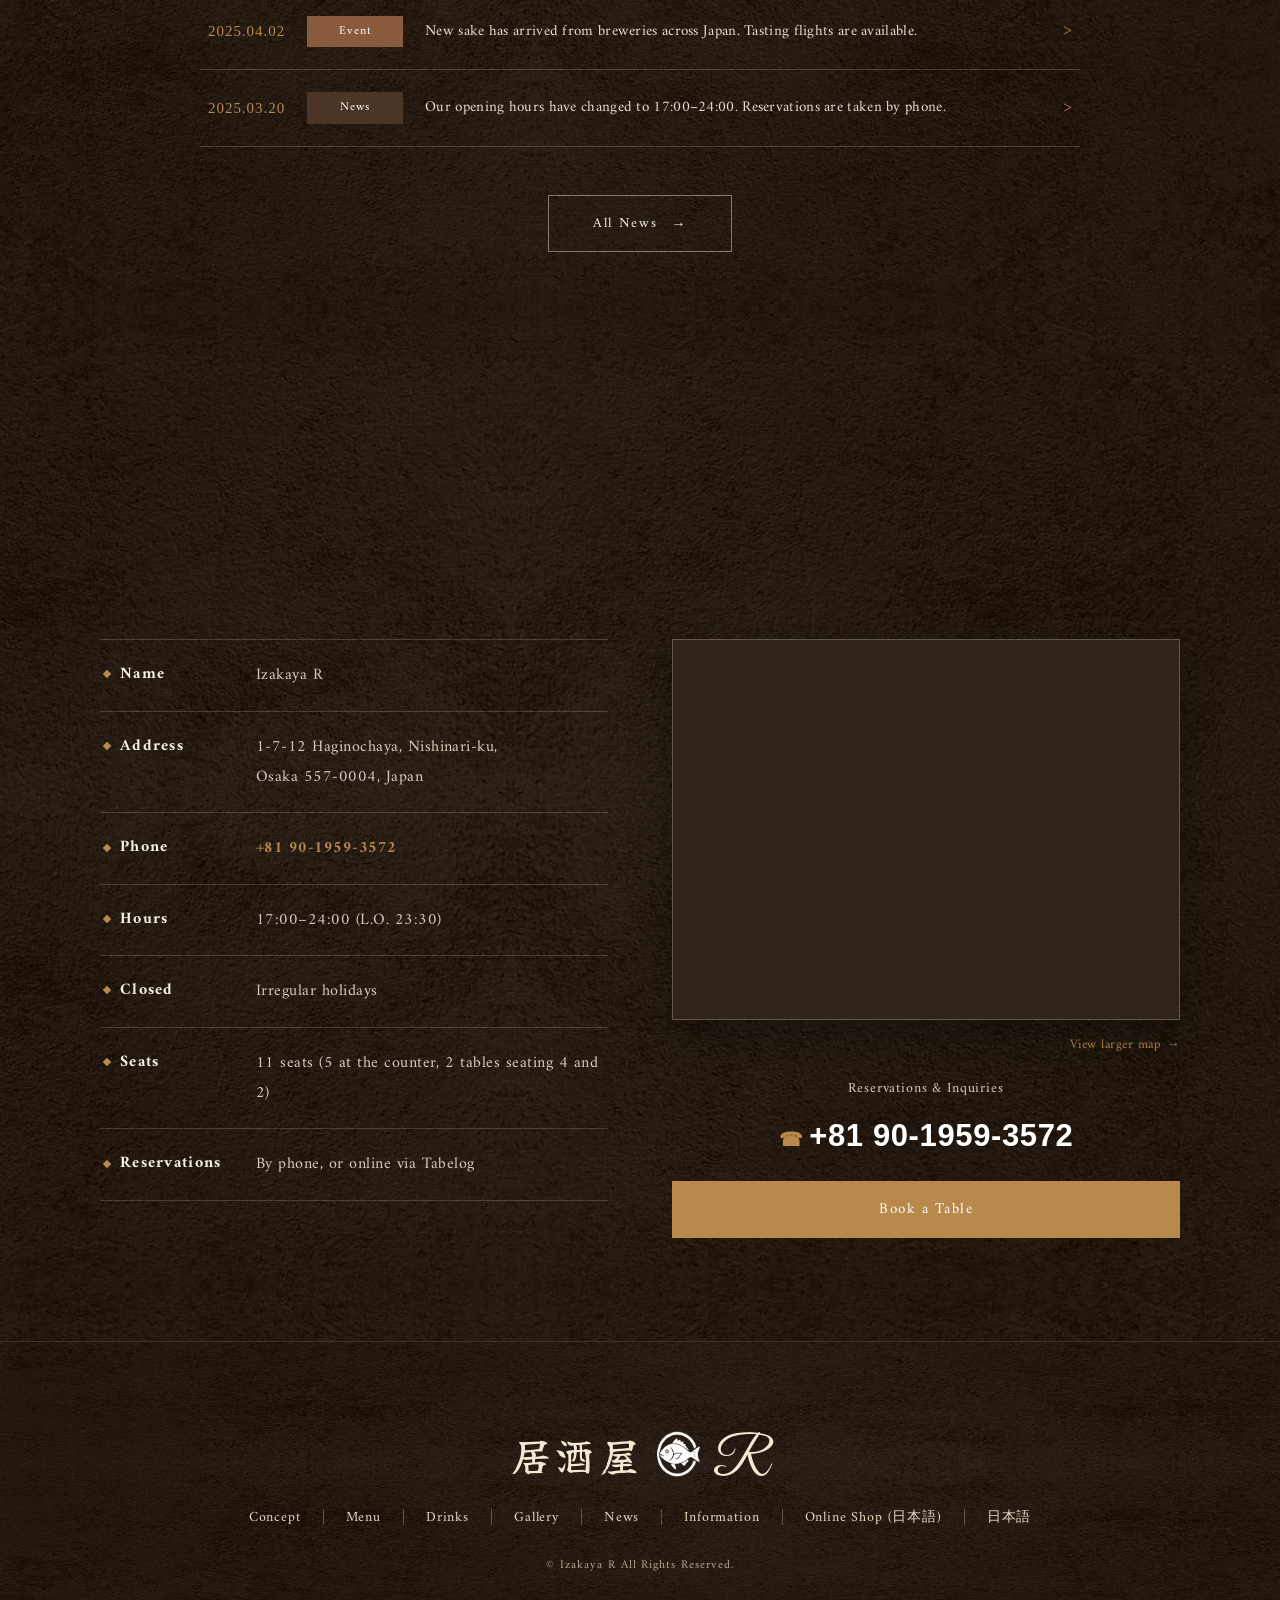
==== commit 759c7a38: "ヘッダーにオンラインショップボタンを追加、SNSアイコンの位置を調整 - 「ご予約はこちら」の横に「オンラインショップ」ボタンを追加（アウトライン調・やや小さめ） - ヒーロー右下のSNSアイコンを画" ====
--- a/index-en.html
+++ b/index-en.html
@@ -109,6 +109,10 @@
 
             <p class="fv-reserve">
                 <a href="https://tabelog.com/osaka/A2701/A270206/27116984/" target="_blank" rel="noopener noreferrer">Book a Table<span class="visually-hidden"> (on Tabelog, opens in a new tab)</span></a>
+            </p>
+
+            <p class="fv-shop">
+                <a href="shop.html" hreflang="ja">Online Shop<span lang="ja"> (日本語)</span></a>
             </p>
 
             <ul class="fv-subnav">
--- a/assets/css/style.css
+++ b/assets/css/style.css
@@ -308,6 +308,20 @@
 }
 .fv-reserve a:hover { opacity: 1; background: #8f6d1e; }
 
+.fv-shop { flex-shrink: 0; }
+.fv-shop a {
+    display: inline-block;
+    background: transparent;
+    color: #fff;
+    padding: 9px 18px;
+    font-size: 12px;
+    letter-spacing: .1em;
+    border: 1px solid rgba(255,255,255,.6);
+    border-radius: 2px;
+    white-space: nowrap;
+}
+.fv-shop a:hover { opacity: 1; background: rgba(255,255,255,.12); }
+
 .fv-subnav {
     margin-left: auto;
     display: flex;
@@ -480,6 +494,7 @@
     .fv-catch,
     .fv-contact,
     .fv-reserve,
+    .fv-shop,
     .fv-subnav,
     .fv-side { display: none; }
 
@@ -526,8 +541,7 @@
 .side-sns {
     position: absolute;
     top: 80%;
-    /* 写真は左右100pxずつ空けてあるので、その内側（+20px）に重ねる */
-    right: 120px;
+    right: 30px;
     transform: translateY(-50%);
     z-index: 30;
     display: flex;
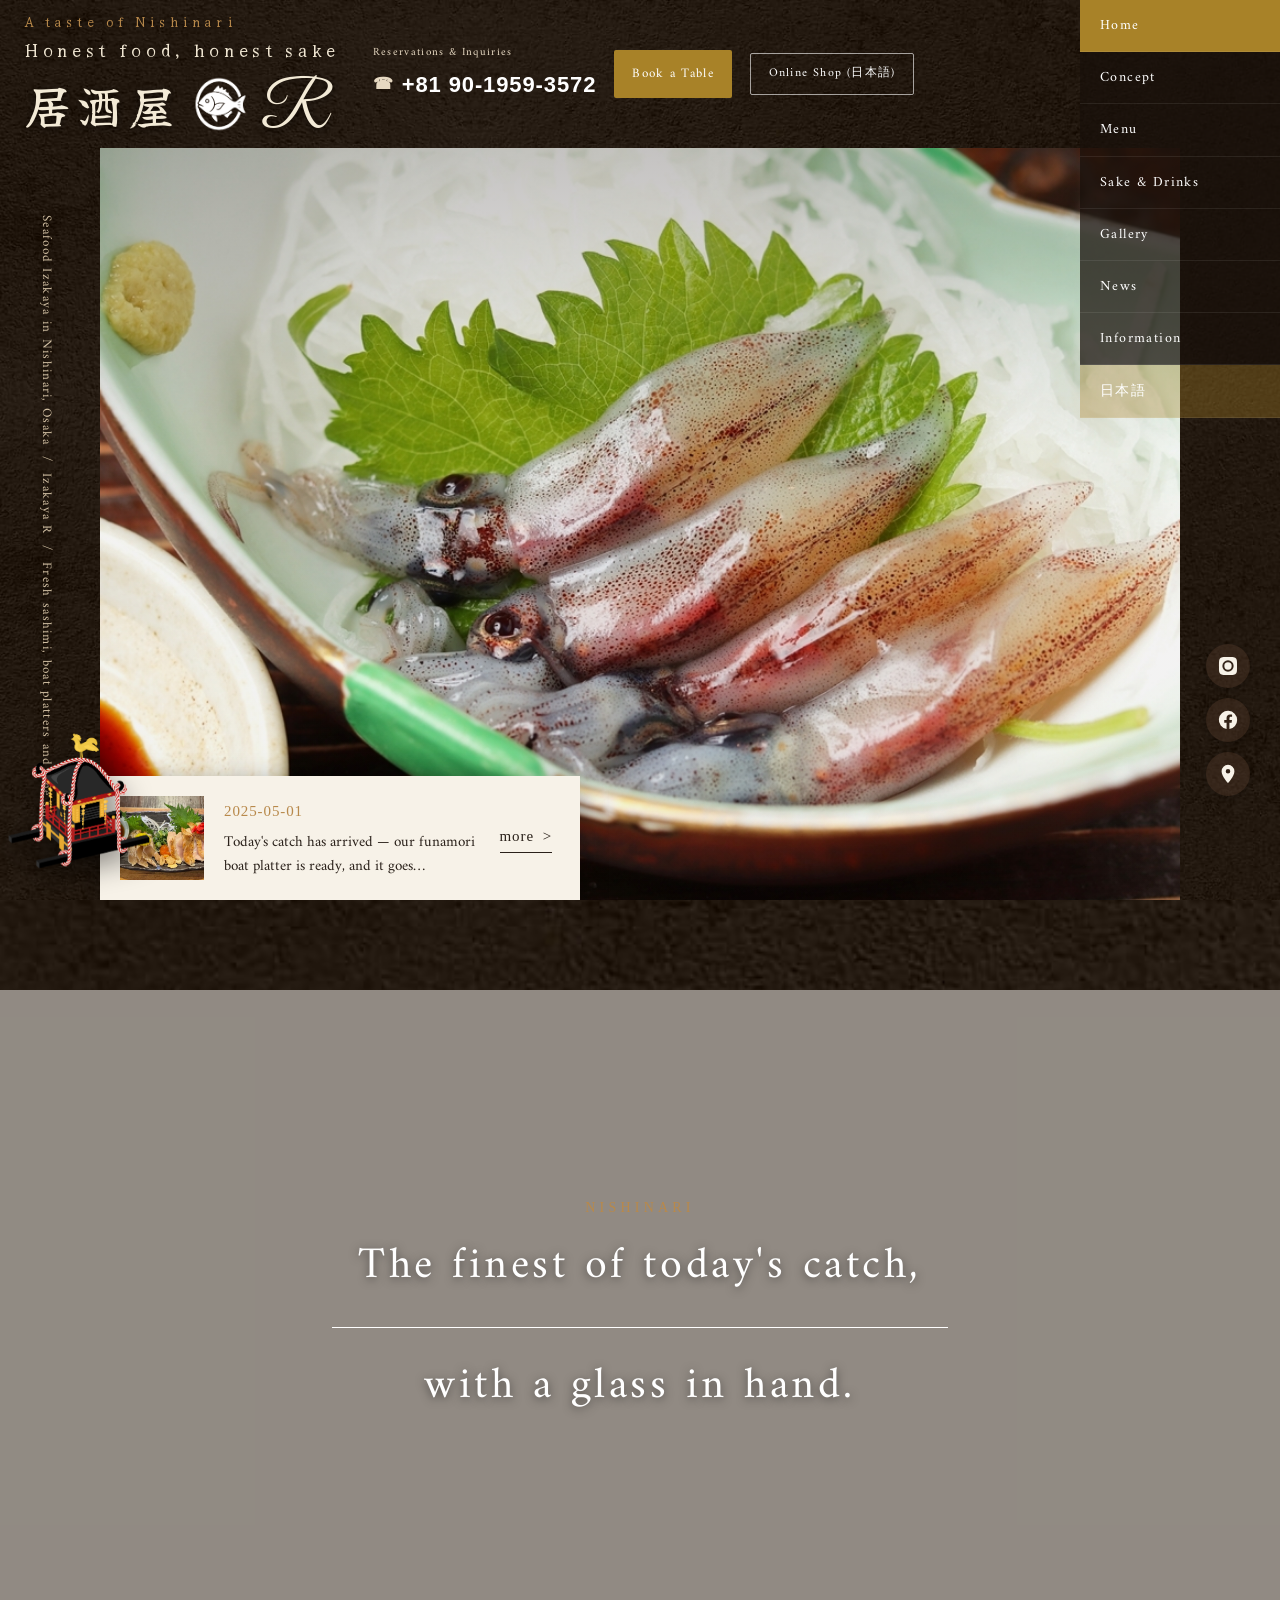
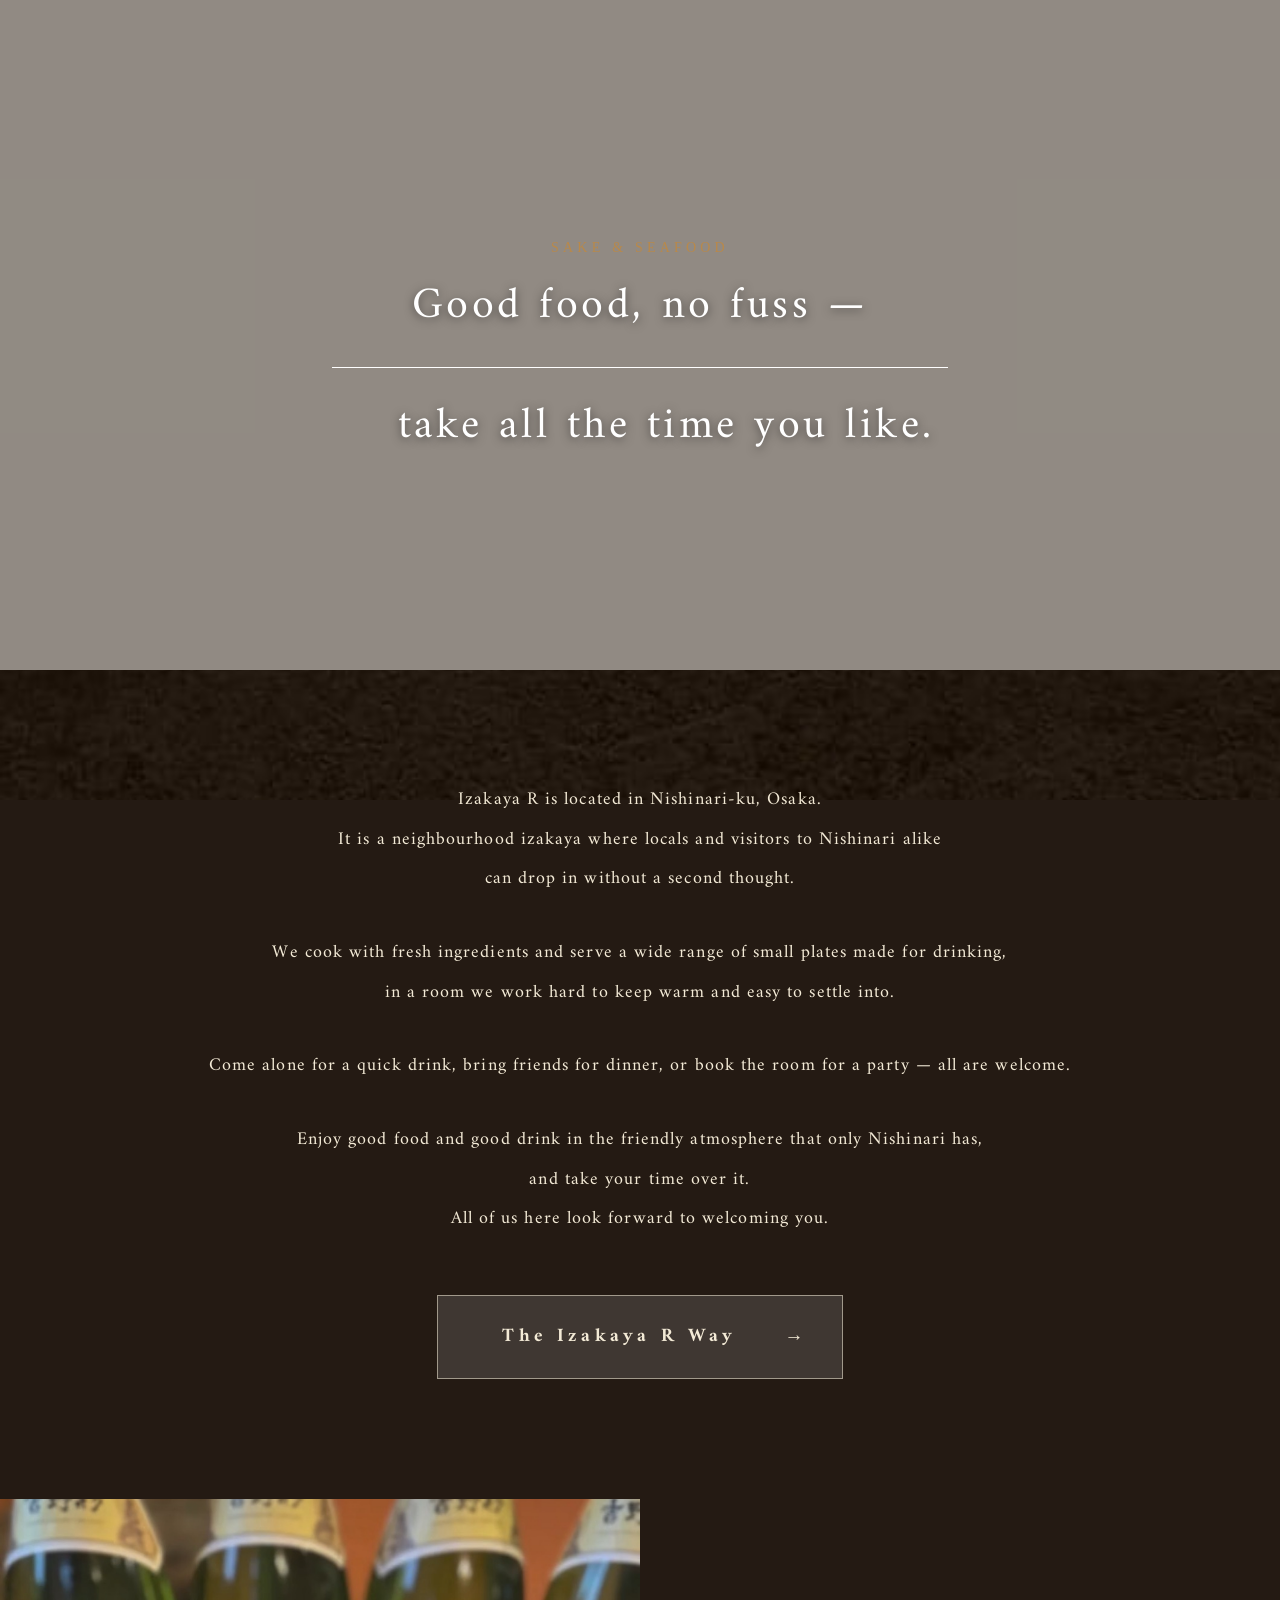
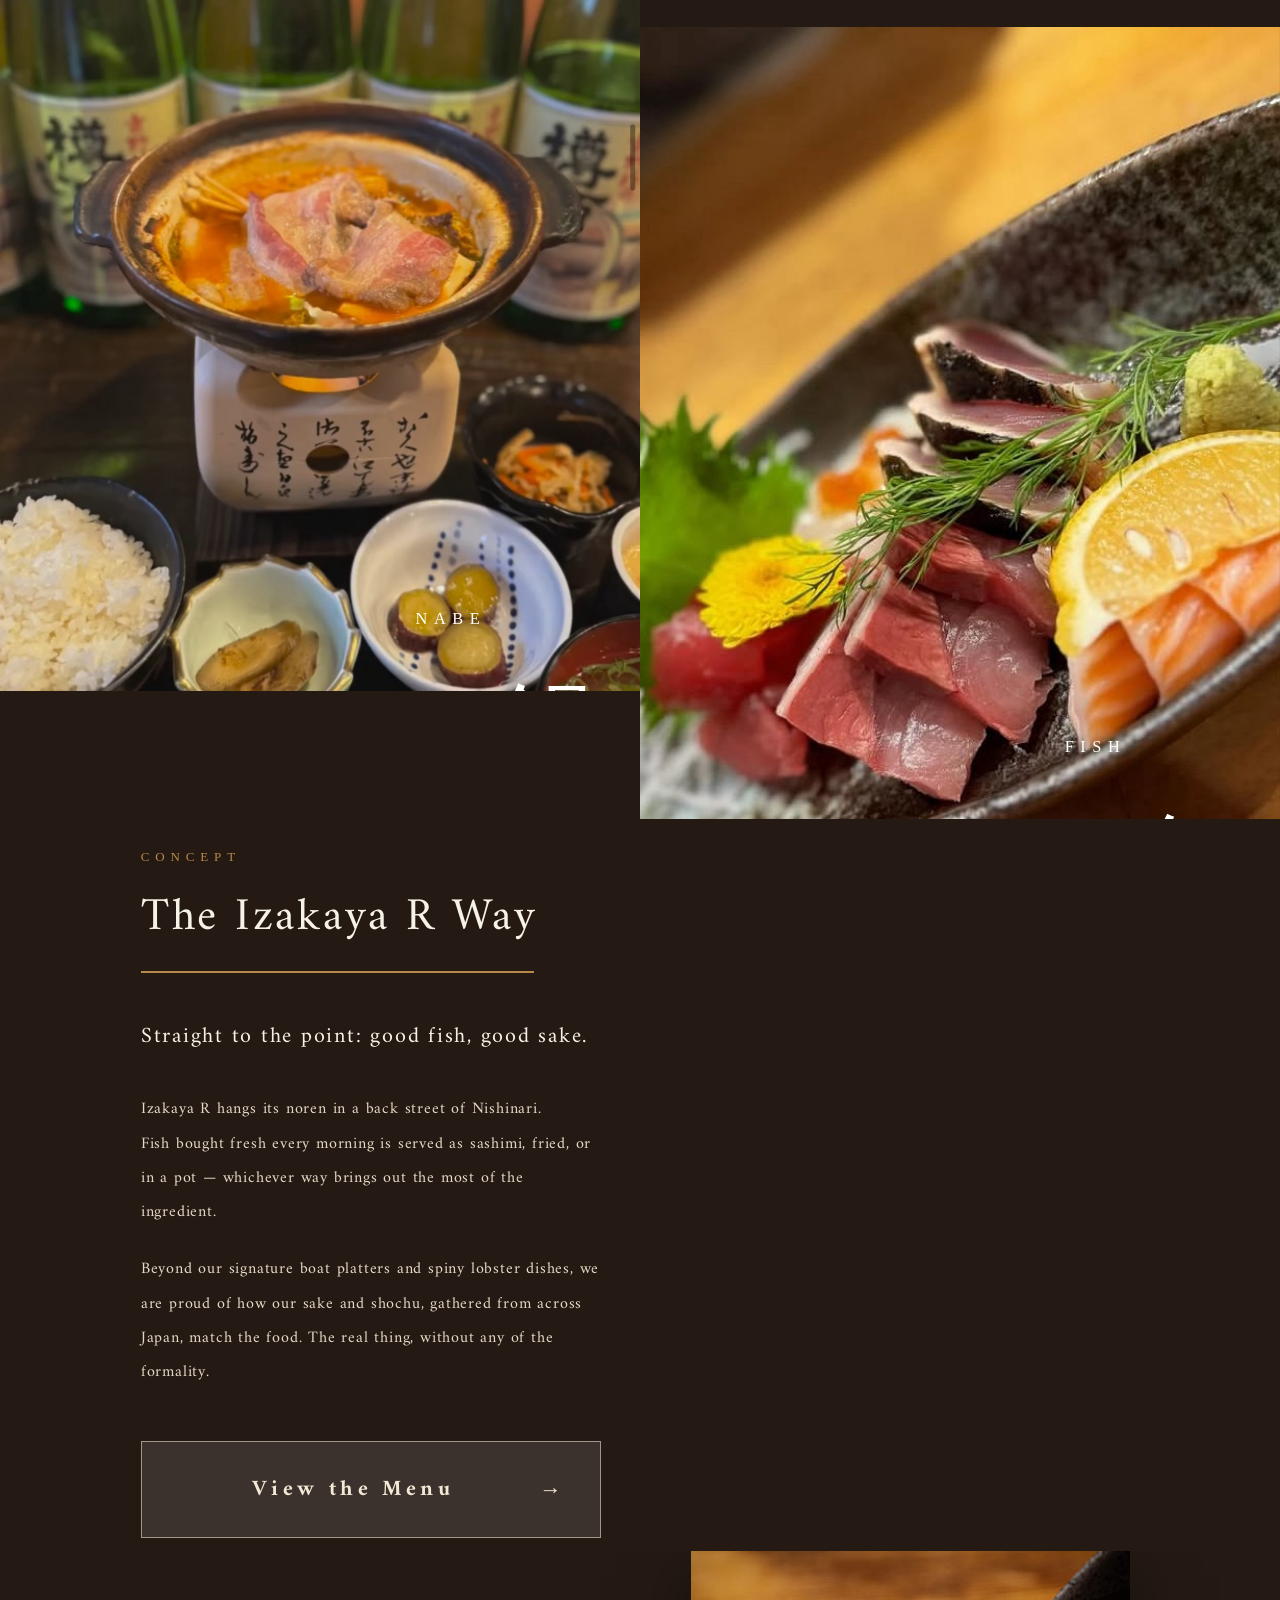
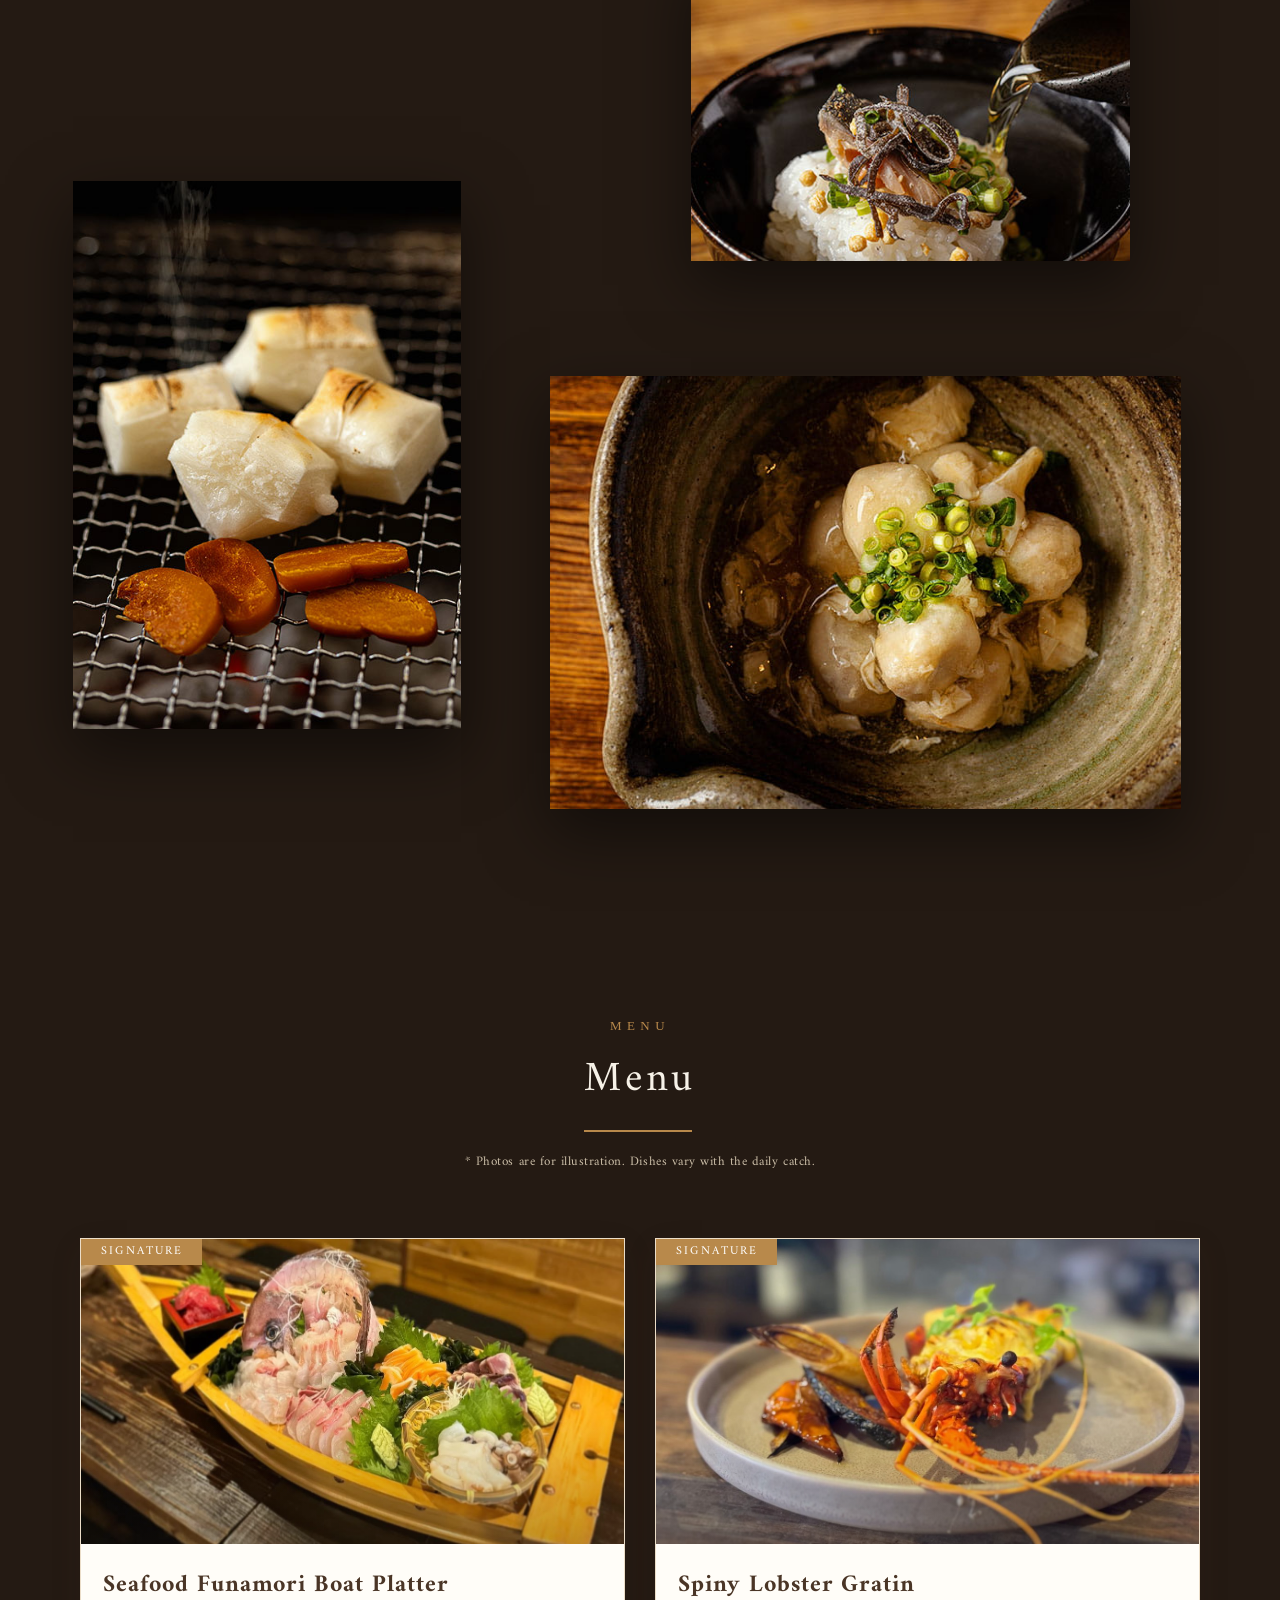
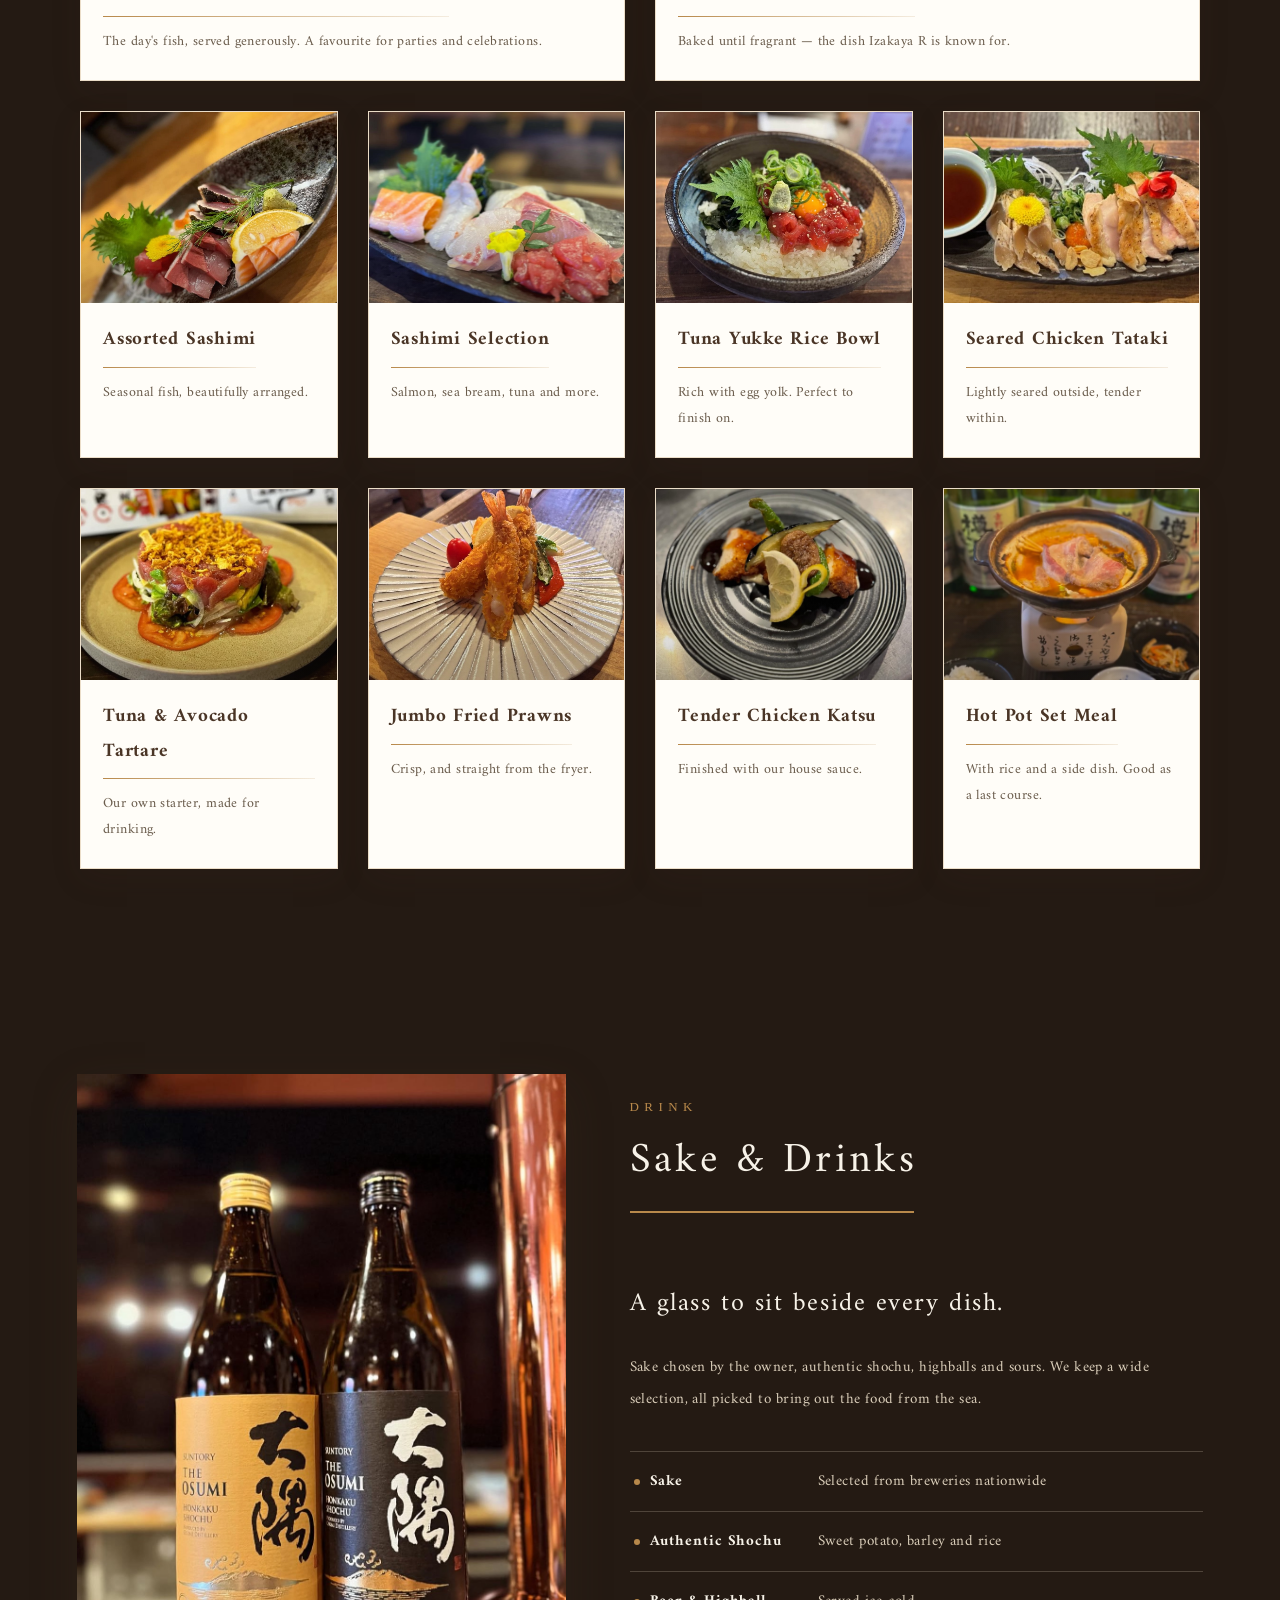
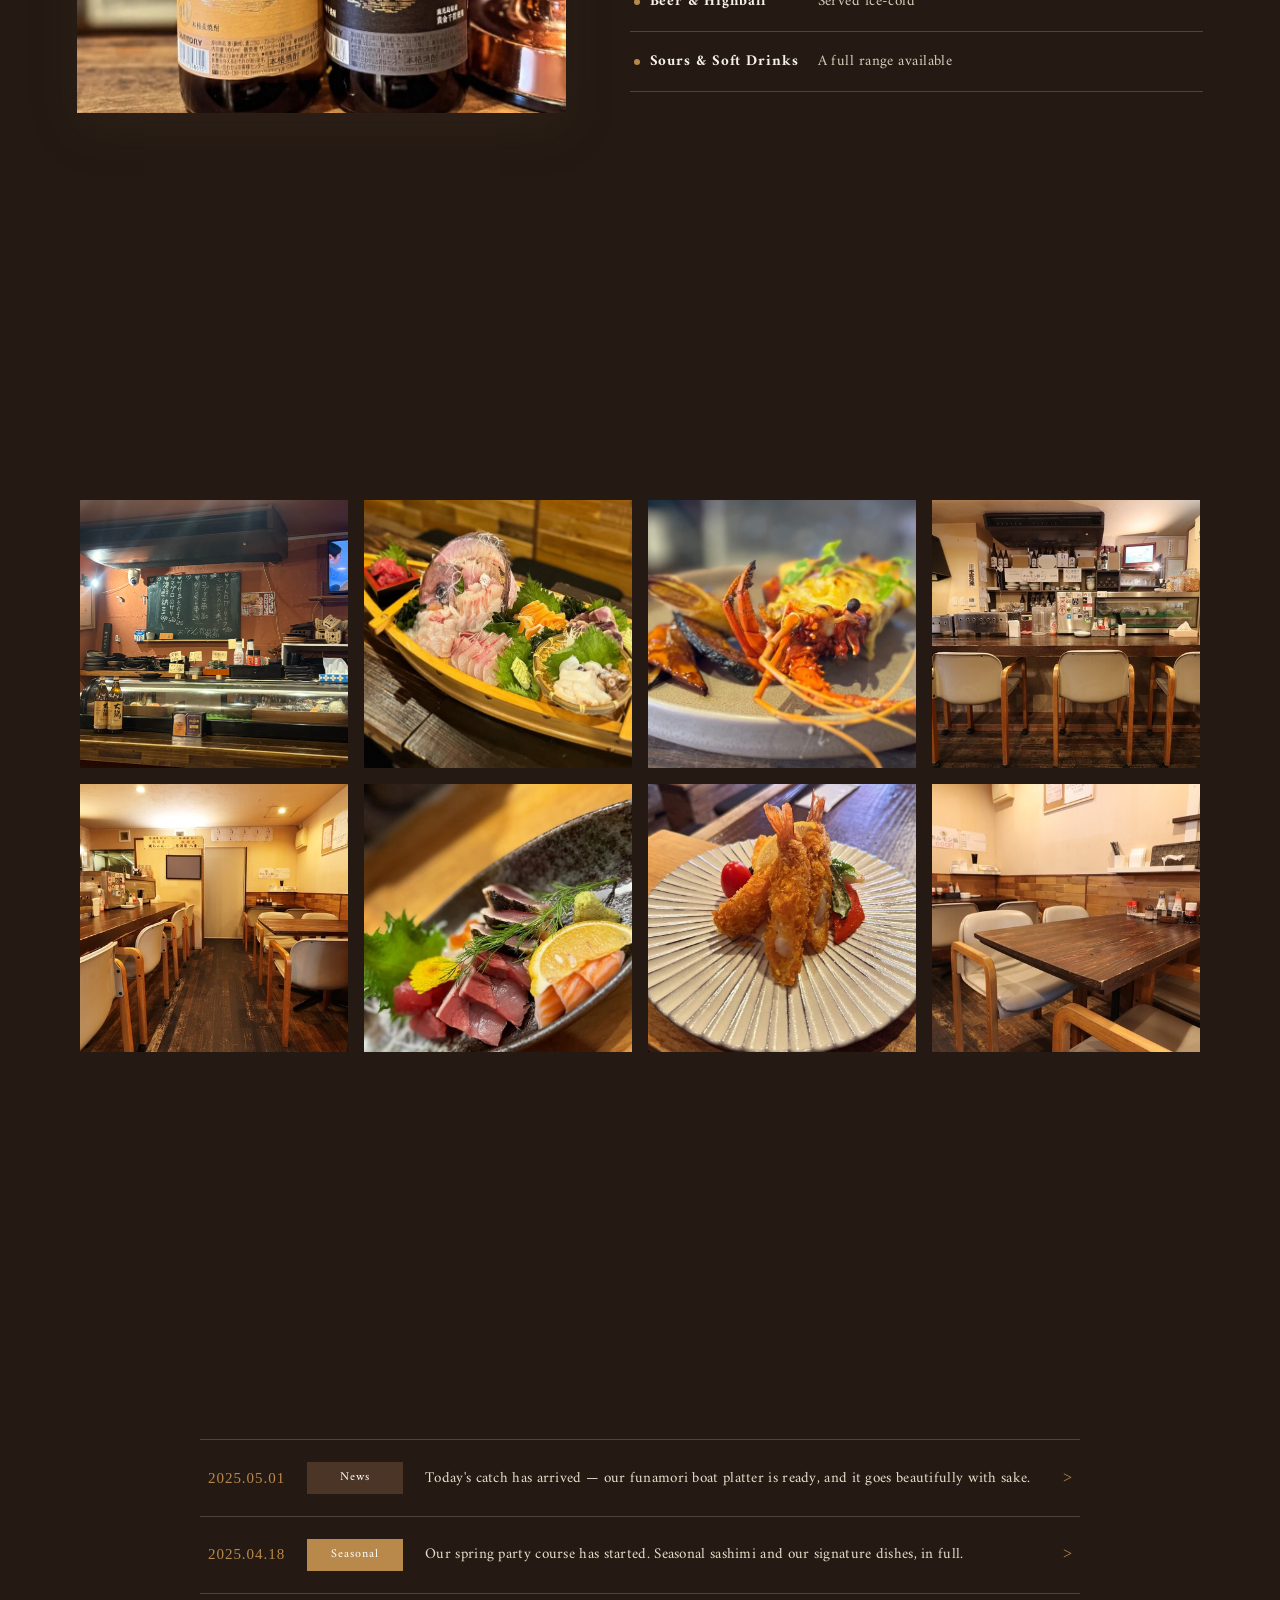
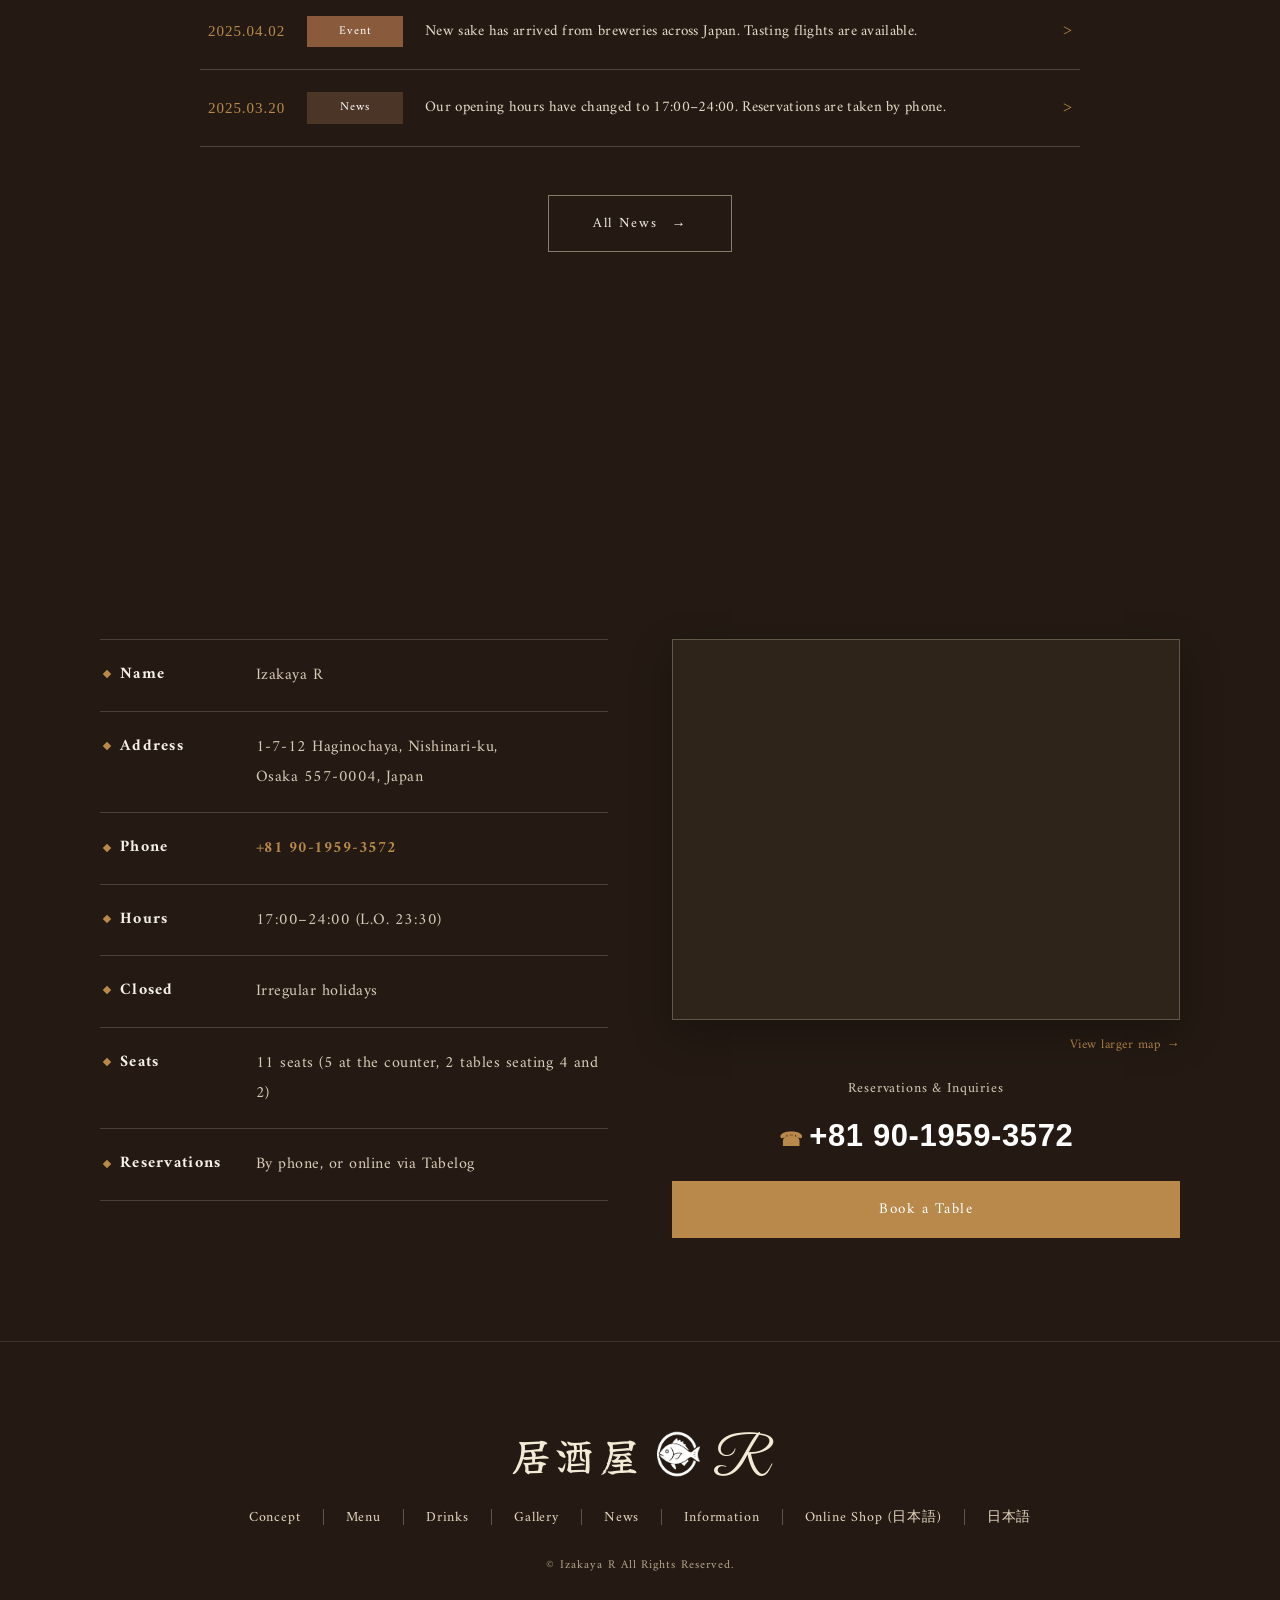
==== commit 9da67277: "背景の継ぎ目・白線を解消し、ナビとハンバーガーメニューを調整 - 暗いテクスチャ背景をビューポート基準の1枚画像(no-repeat/fixed)に統一し、スクロール時や   セクション境目に白い線・" ====
--- a/index-en.html
+++ b/index-en.html
@@ -572,7 +572,6 @@
             <ul class="drawer__sub">
                 <li><a href="#gallery">Our Space</a></li>
                 <li><a href="#info">Restaurant Info</a></li>
-                <li><a href="#info">Access</a></li>
                 <li><a href="shop.html" hreflang="ja">Online Shop<span lang="ja"> (日本語)</span></a></li>
             </ul>
 
--- a/assets/css/style.css
+++ b/assets/css/style.css
@@ -589,8 +589,8 @@
 /* ヒーローと画像バンドの間の余白（濃い地色） */
 .hero-gap {
     height: 90px;
-    /* 右端の白い線を画面外にクロップするため拡大＋左寄せ */
-    background: var(--dark) url("../image/haikei_dark.jpg") left center / 118% no-repeat;
+    /* 画像右端の白い線が出ない範囲だけを切り出してタイル状に敷き詰める */
+    background: var(--dark) url("../image/haikei_dark.jpg") left top / auto 2400px no-repeat fixed;
 }
 
 /* =========================================================
@@ -758,7 +758,8 @@
    Intro（紹介文）
    ========================================================= */
 .intro {
-    background: var(--dark) url("../image/haikei_dark.jpg") center/cover no-repeat;
+    /* 画像右端の白い線が出ない範囲だけを切り出してタイル状に敷き詰める */
+    background: var(--dark) url("../image/haikei_dark.jpg") left top / auto 2400px no-repeat fixed;
     color: #f3ead6;
     text-align: center;
     padding: 110px 24px 120px;
@@ -856,8 +857,8 @@
     align-items: flex-start;                 /* 上端そろえ → 各パネルを縦にずらす */
     gap: 0;
     padding: 110px 0 -50px 0 ;                        /* 上下だけ余白（左右は画面ぴったり） */
-    /* 背景テクスチャ（右端の白い線を画面外へ逃がすため拡大＆左寄せ） */
-    background: var(--dark) url("../image/haikei_dark.jpg") left center / 132% no-repeat;
+    /* 背景テクスチャ：画像右端の白い線が出ない範囲だけを切り出してタイル状に敷き詰める */
+    background: var(--dark) url("../image/haikei_dark.jpg") left top / auto 2400px no-repeat fixed;
     overflow: hidden;
 }
 .split-hero__half {
@@ -946,8 +947,8 @@
     margin-top: clamp(-90px, -6vw, -50px);
     /* 引き上げた分、テキストの頭が隠れないよう上に余白を戻す */
     padding: clamp(90px, 8vw, 140px) clamp(24px, 6vw, 110px) clamp(80px, 9vw, 140px);
-    /* 背景 haikei1：右端の白い線を画面外へ逃がすため拡大＆左寄せ */
-    background: var(--dark) url("../image/haikei_dark.jpg") left center / 132% no-repeat;
+    /* 背景 haikei1：画像右端の白い線が出ない範囲だけを切り出してタイル状に敷き詰める */
+    background: var(--dark) url("../image/haikei_dark.jpg") left top / auto 2400px no-repeat fixed;
     color: var(--cream);
 }
 /* 画面半分・右側＝rakurin.com の炭火画像（大きめに） */
@@ -1094,9 +1095,9 @@
    逸品ギャラリー（①右上 → ②左 → ③右下 の順にふわっと浮き出る）
    ========================================================= */
 .dish-gallery {
-    /* 背景は Concept と同じ haikei1 で統一（継ぎ目を出さない）
-       縦長セクションなので cover で全面を埋める。左寄せで右端の白い線を画面外へ逃がす */
-    background: var(--dark) url("../image/haikei_dark.jpg") left center / cover no-repeat;
+    /* 背景は Concept と同じ haikei1 で統一（継ぎ目を出さない）。
+       画像右端の白い線が出ない範囲だけを切り出してタイル状に敷き詰める */
+    background: var(--dark) url("../image/haikei_dark.jpg") left top / auto 2400px no-repeat fixed;
     /* 炭火画像のすぐ下に来るよう上余白は詰める */
     padding: 0 clamp(24px, 6vw, 110px) clamp(70px, 8vw, 110px);
     margin-top: clamp(-90px, -7vw, -40px);
@@ -1362,7 +1363,7 @@
     display: flex;
     align-items: center;
     gap: 14px;
-    margin-top: 22px;
+    margin-top: 10px;
 }
 .drawer__lang-label {
     font-family: var(--font-en);
@@ -1502,7 +1503,7 @@
         flex-direction: column;
         align-items: stretch;
         gap: 8px;
-        margin-top: 18px;
+        margin-top: 8px;
     }
     .drawer__lang-label { text-align: center; }
     .drawer__lang-btns > * {
@@ -1512,19 +1513,19 @@
         font-size: 14px;
     }
 
-    /* 連絡先：縦積みで中央に */
+    /* ロゴと連絡先を横並びのまま、幅に合わせてコンパクトに */
     .drawer__foot {
-        flex-direction: column;
         align-items: center;
-        gap: 16px;
+        justify-content: space-between;
+        gap: 12px;
         margin-top: 26px;
         padding-top: 22px;
     }
-    .drawer__logo { --logo-size: 30px; }
-    .drawer__contact { width: 100%; text-align: center; }
-    .drawer__label { font-size: 12px; }
-    .drawer__tel a { font-size: 28px; }
-    .drawer__btn a { display: block; margin-top: 12px; padding: 14px; font-size: 14px; }
+    .drawer__logo { --logo-size: 26px; }
+    .drawer__contact { text-align: right; }
+    .drawer__label { font-size: 11px; }
+    .drawer__tel a { font-size: 20px; }
+    .drawer__btn a { display: inline-block; margin-top: 8px; padding: 10px 18px; font-size: 12px; }
 }
 
 /* アニメーションを控える設定では即表示 */
@@ -1542,12 +1543,32 @@
 .section {
     padding: clamp(72px, 8vw, 120px) clamp(20px, 6vw, 90px);
 }
-/* 暗いテクスチャ背景（Menu / Gallery / Drink / News / Info を統一） */
+/* 暗いテクスチャ背景（Menu / Gallery / Drink / News / Info を統一）
+   画像右端の白い線が出ない範囲だけを切り出してタイル状に敷き詰め、
+   background-attachment:fixed で背景をビューポート基準に固定することで
+   セクション同士の境目にも継ぎ目（帯）が出ないようにする */
 .section-bg,
 .drink,
 .news,
 .info {
-    background: var(--dark) url("../image/haikei_dark.jpg") center / cover no-repeat;
+    background: var(--dark) url("../image/haikei_dark.jpg") left top / auto 2400px no-repeat fixed;
+}
+@media (max-width: 767px) {
+    /* iOSはfixed背景が重いため、スマホでは通常のスクロール背景に戻す。
+       固定時のための巨大サイズ指定も、スマホ幅にはcoverで十分なので戻す */
+    .section-bg,
+    .drink,
+    .news,
+    .info,
+    .hero-gap,
+    .intro,
+    .split-hero,
+    .concept,
+    .dish-gallery,
+    .footer {
+        background-attachment: scroll;
+        background-size: cover;
+    }
 }
 
 /* --- 見出し（EN + 和文） --- */
@@ -2036,9 +2057,9 @@
    Footer
    ========================================================= */
 .footer {
-    /* 背景画像の右端にある白い縦線を画面外へ逃がす（拡大＋左寄せ）。
-       高さ 100% 指定で、フッターが縦に伸びても地色が出ないようにする */
-    background: var(--dark) url("../image/haikei_dark.jpg") left center / 132% 100% no-repeat;
+    /* 画像右端の白い線が出ない範囲だけを切り出してタイル状に敷き詰める。
+       repeatなので、フッターが縦に伸びても地色が出ない */
+    background: var(--dark) url("../image/haikei_dark.jpg") left top / auto 2400px no-repeat fixed;
     color: #e7d9c2;
     text-align: center;
     padding: clamp(56px, 7vw, 84px) 24px clamp(28px, 4vw, 40px);
@@ -2275,6 +2296,7 @@
 }
 .fv-nav .lang-switch a {
     background: rgba(168,130,40,.35);
+    font-family: var(--font-en);
     text-orientation: upright;
     letter-spacing: 0;
 }
